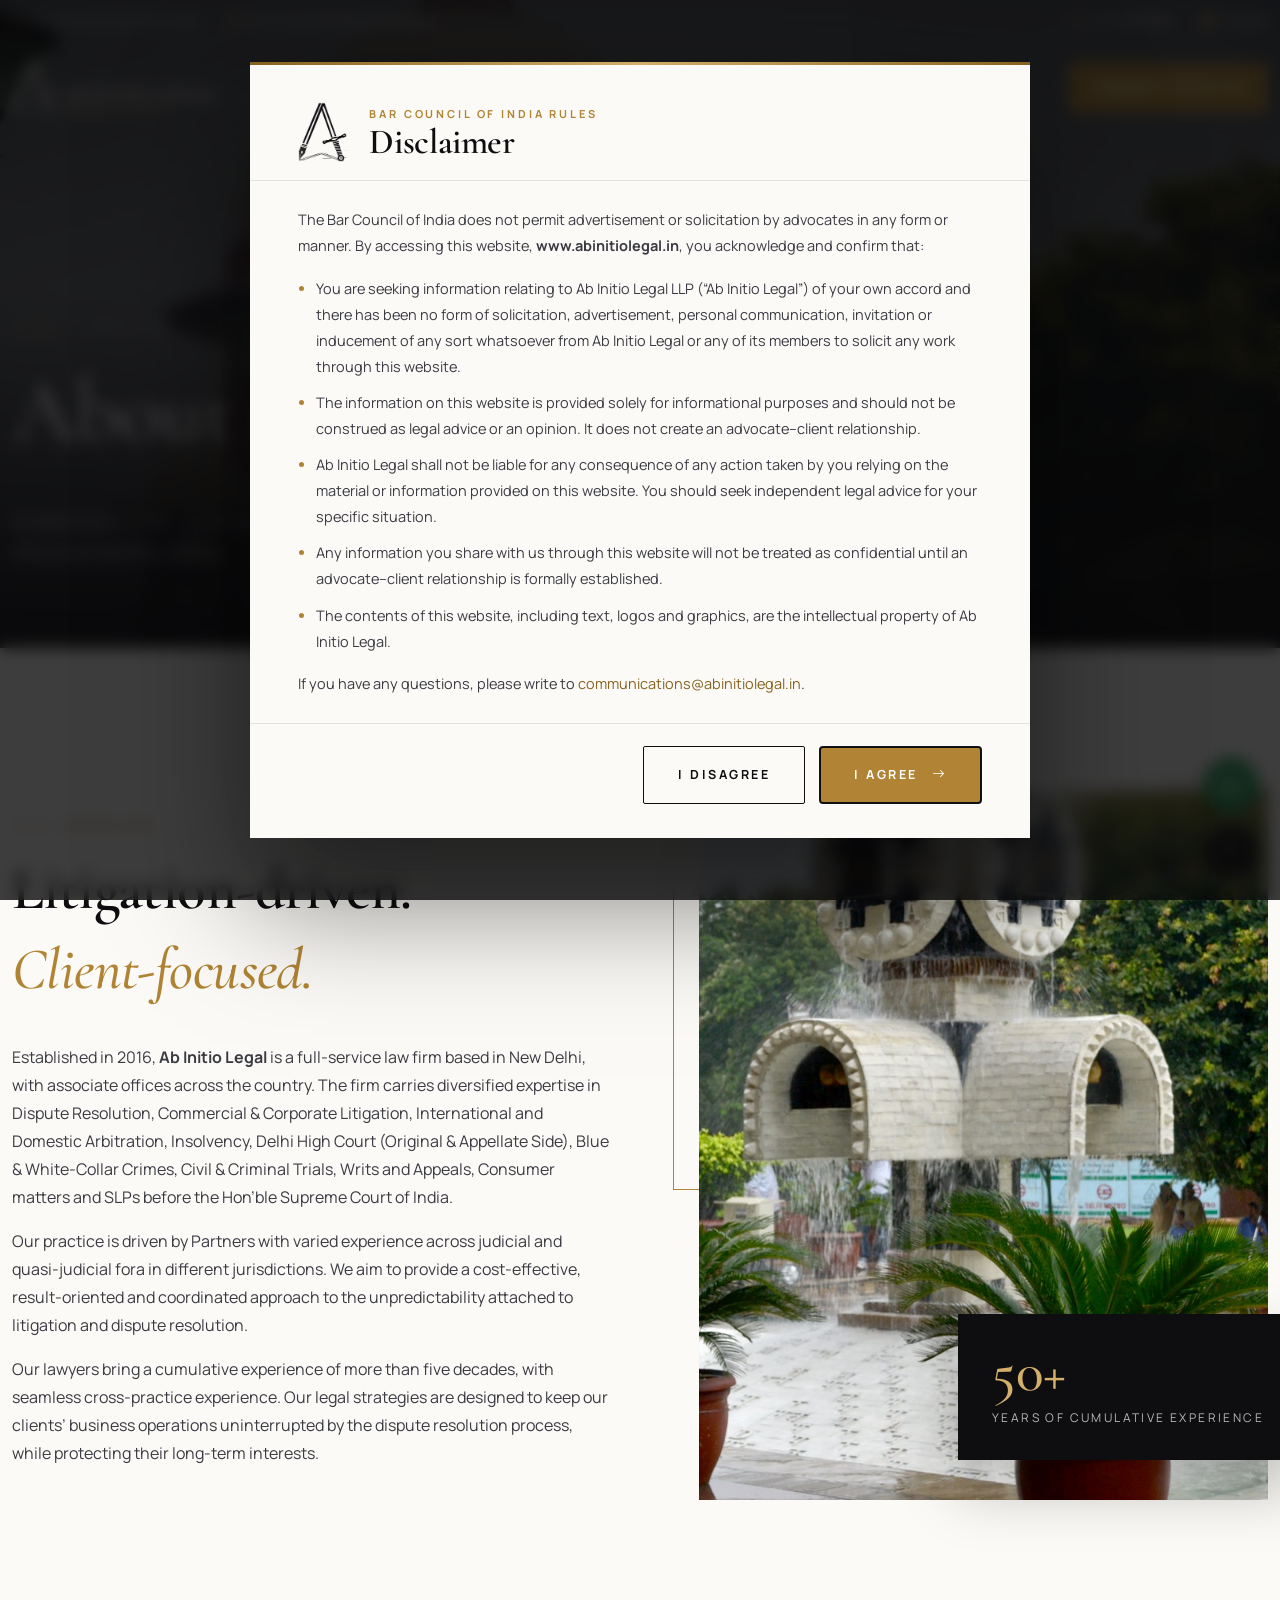
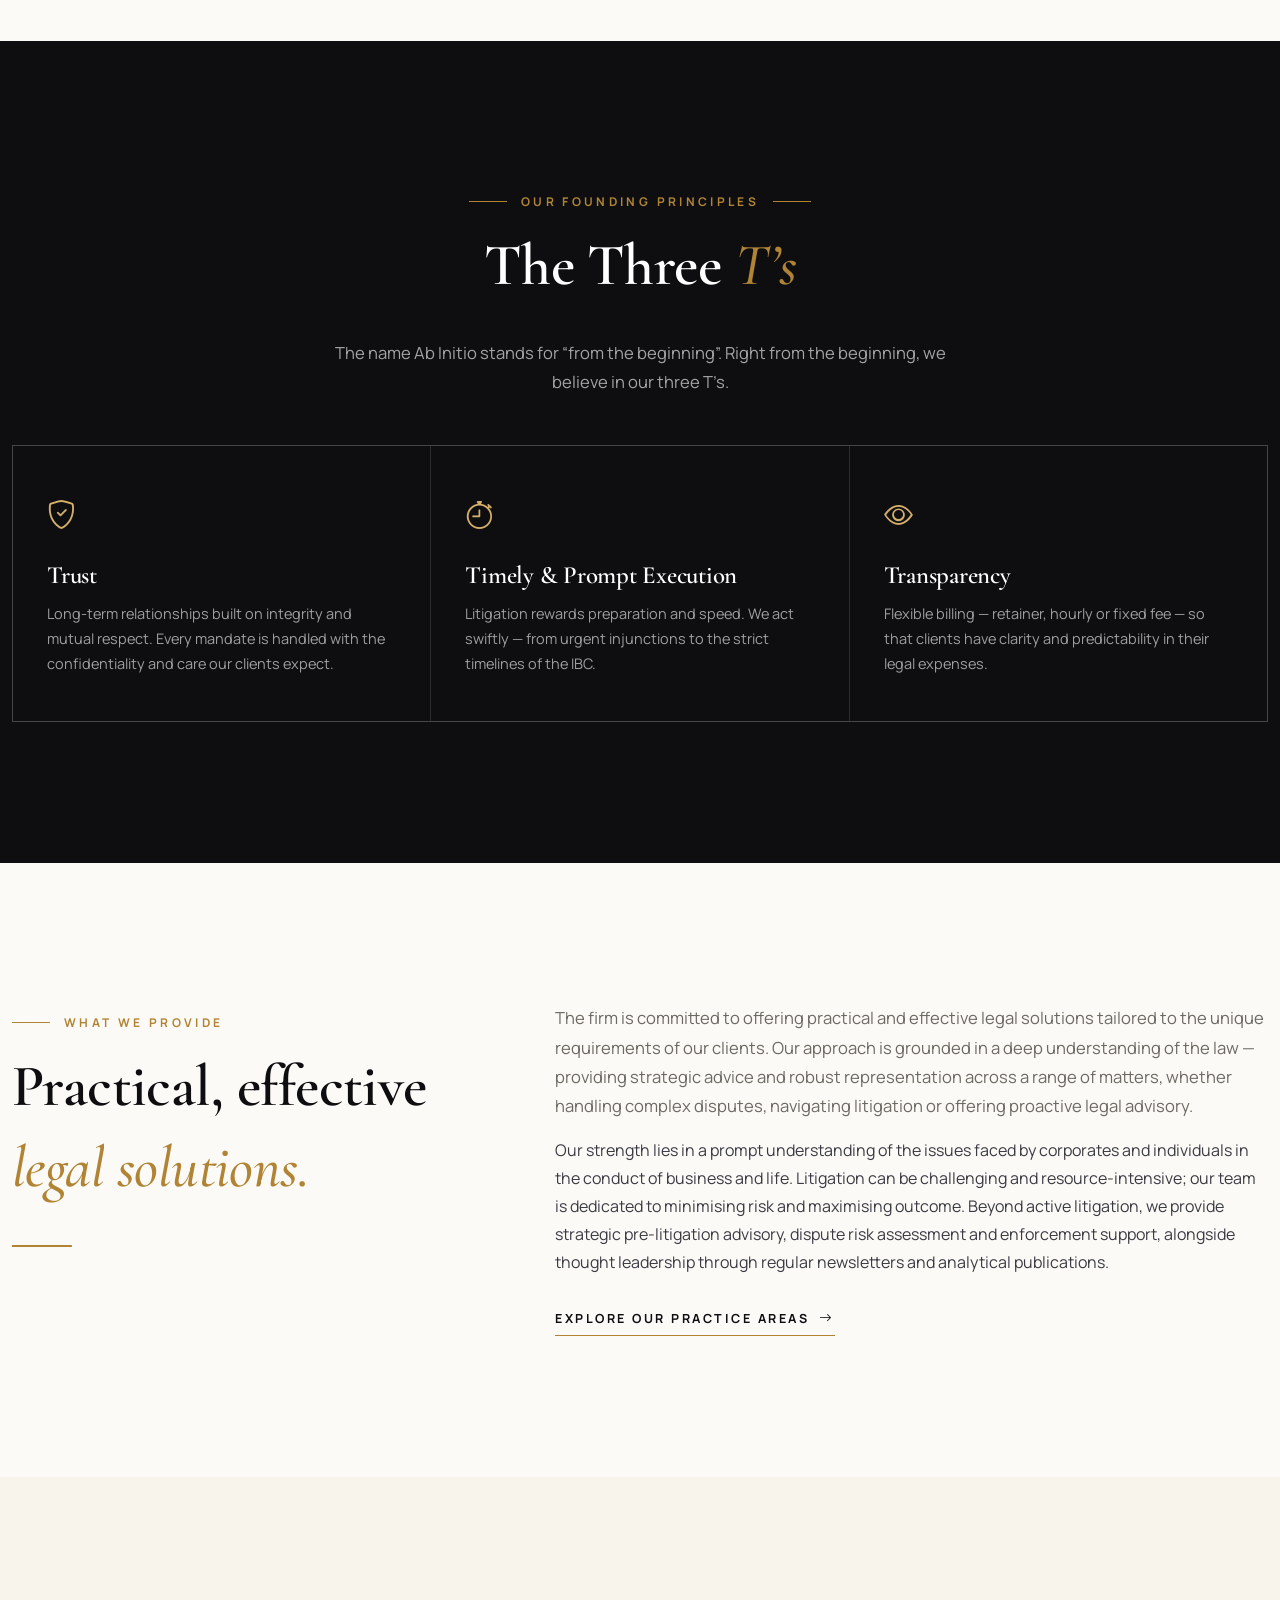
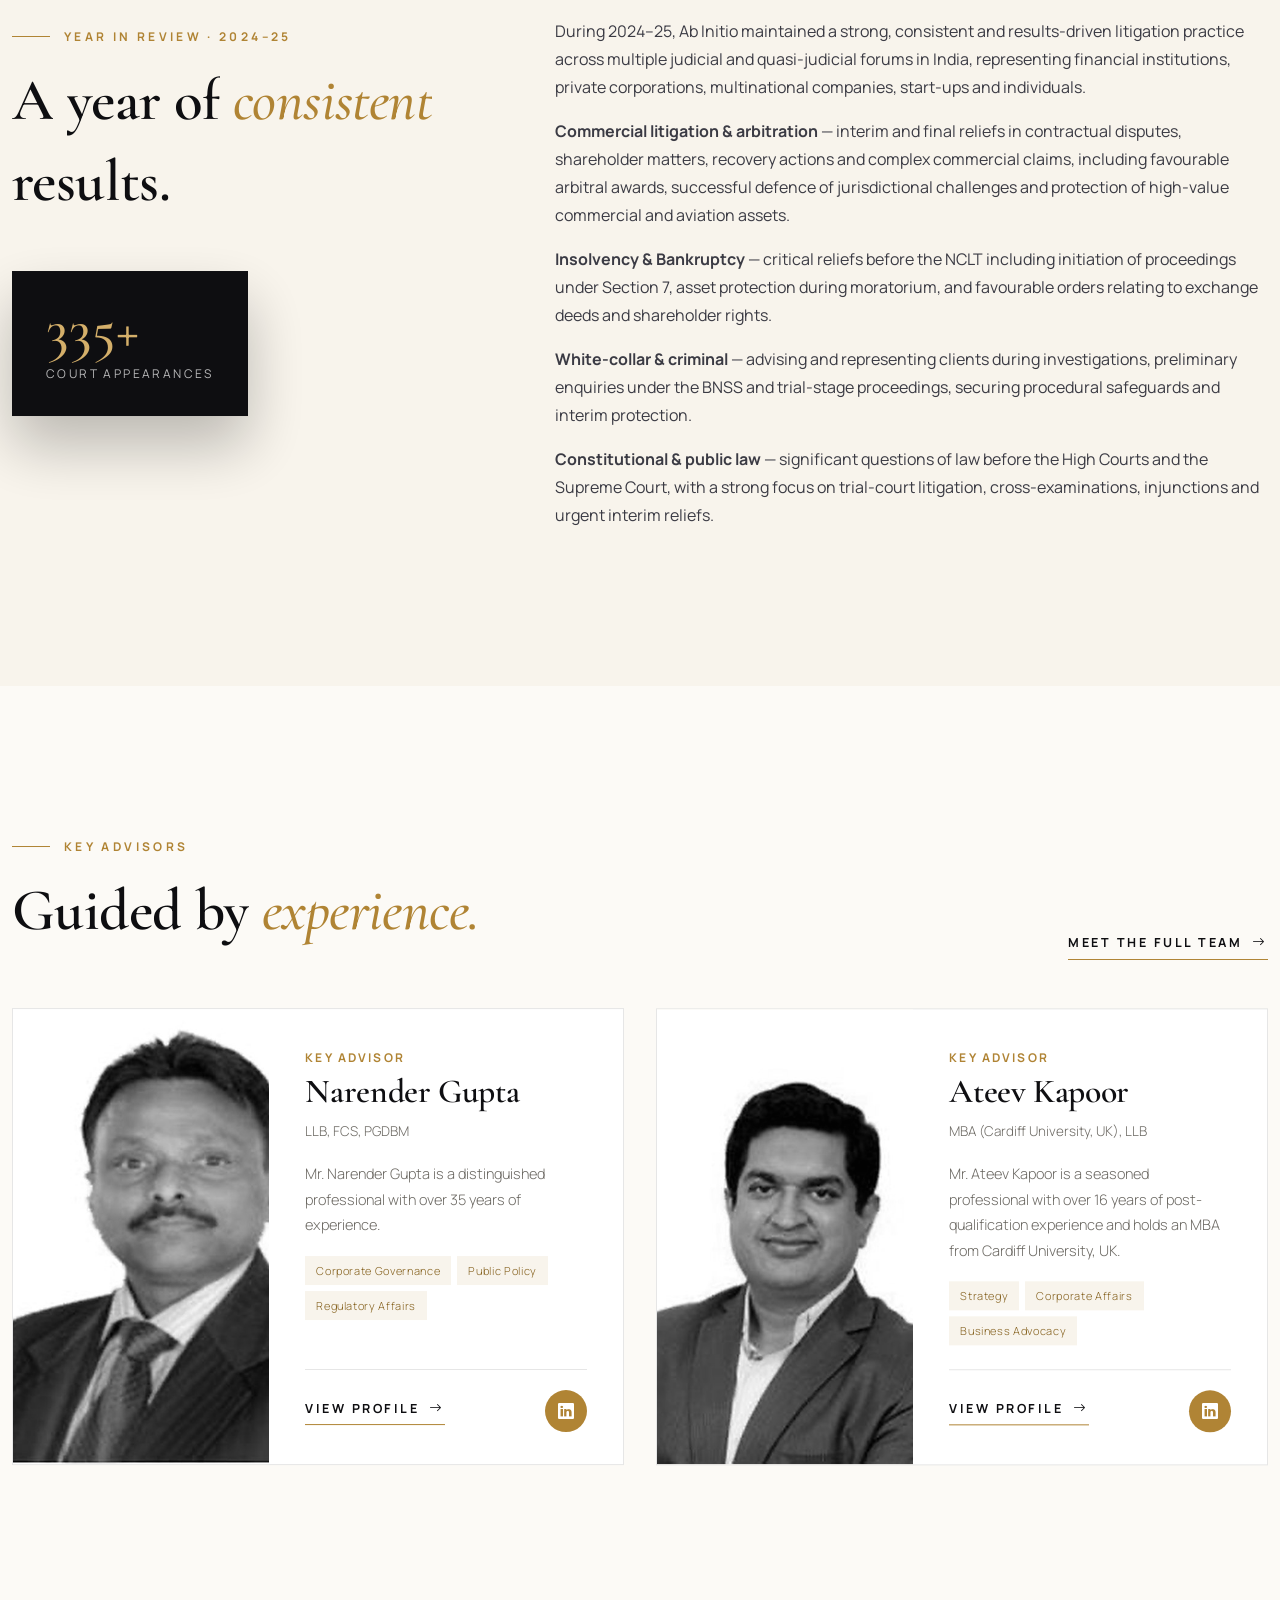
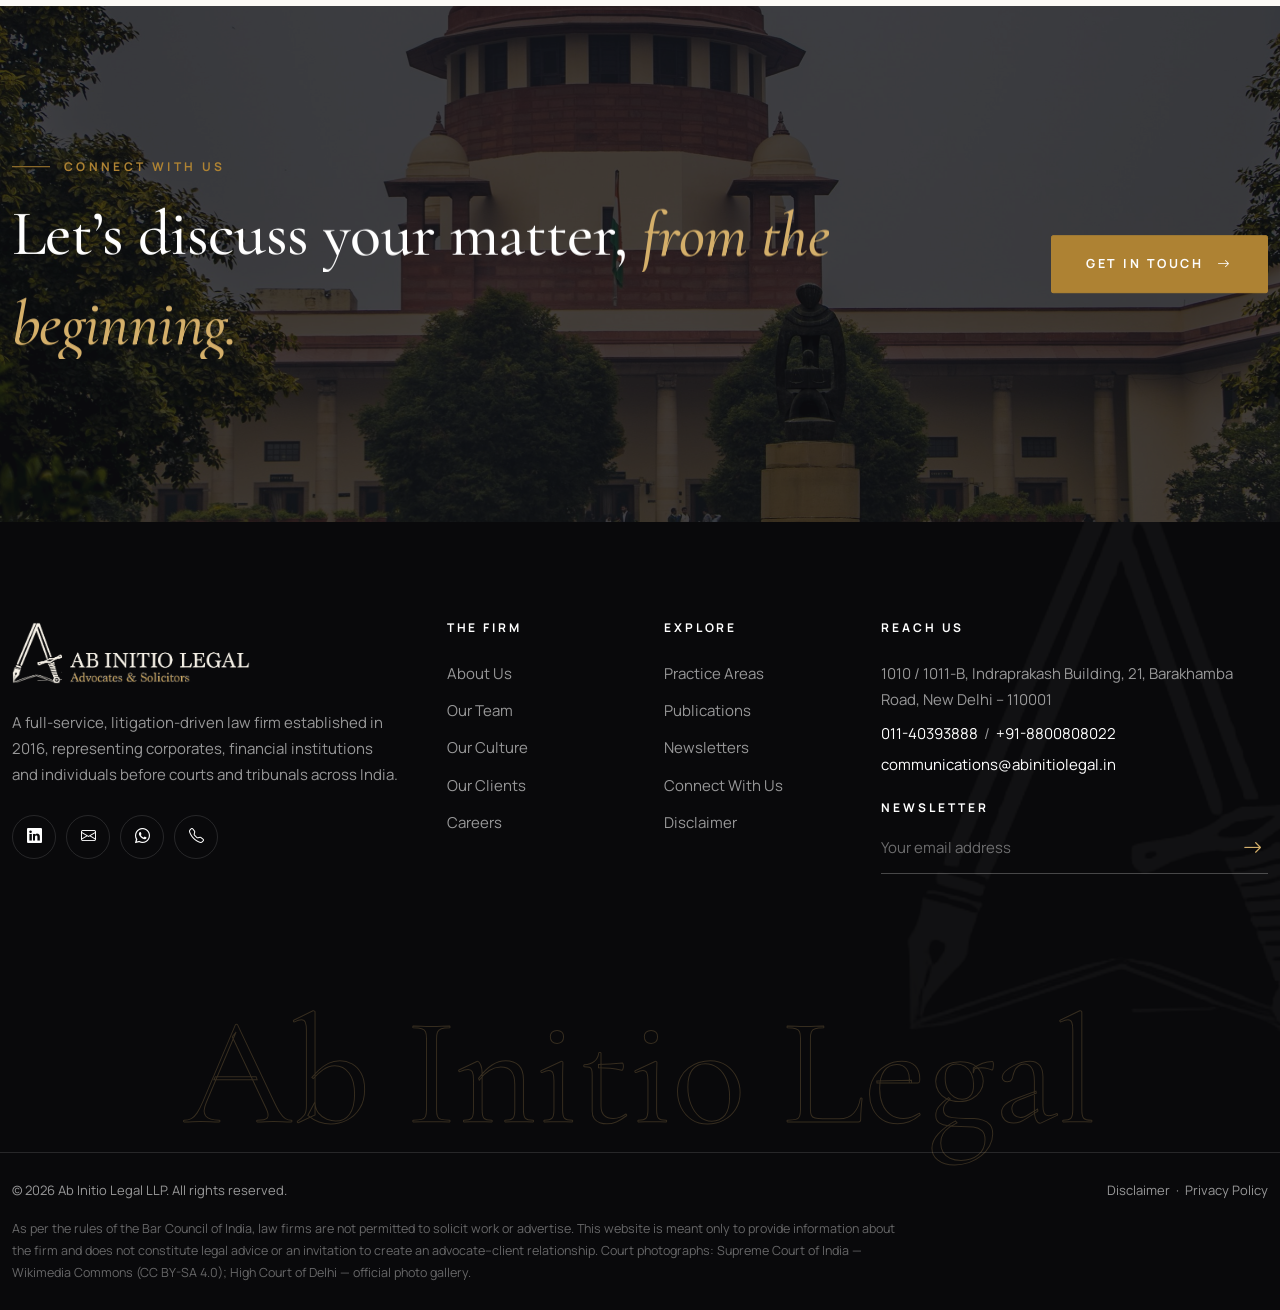
==== about.html @ ac31ce2c "first commit" ====
<!DOCTYPE html>
<html lang="en">
<head>
  <meta charset="utf-8">
  <meta name="viewport" content="width=device-width, initial-scale=1">
  <title>About Us | Ab Initio Legal LLP</title>
  <meta name="description" content="Established in 2016, Ab Initio Legal is a full-service, litigation-driven law firm in New Delhi founded on Trust, Timely & Prompt Execution and Transparency.">
  <meta name="theme-color" content="#0e0e11">
  <meta property="og:title" content="About Us | Ab Initio Legal LLP">
  <meta property="og:description" content="Established in 2016, Ab Initio Legal is a full-service, litigation-driven law firm in New Delhi founded on Trust, Timely & Prompt Execution and Transparency.">
  <link rel="icon" href="favicon.ico">
  <link rel="icon" type="image/png" href="assets/img/brand/favicon.png">
  <link rel="apple-touch-icon" href="assets/img/brand/apple-touch-icon.png">
  <link rel="preconnect" href="https://fonts.googleapis.com">
  <link rel="preconnect" href="https://fonts.gstatic.com" crossorigin>
  <link href="https://fonts.googleapis.com/css2?family=Cormorant+Garamond:ital,wght@0,500;0,600;0,700;1,500;1,600&family=Manrope:wght@400;500;600;700&display=swap" rel="stylesheet">
  <link rel="stylesheet" href="assets/vendor/bootstrap.min.css">
  <link rel="stylesheet" href="assets/vendor/bootstrap-icons/bootstrap-icons.min.css">
  <link rel="stylesheet" href="assets/css/style.css">
</head>
<body data-page="about">
  <div id="ail-header"></div>

  <main>
    <section class="page-banner">
      <div class="page-banner__img" style="background-image:url('assets/img/banners/supreme-court-dome.jpg');background-position:center 35%" data-parallax="10"></div>
      <div class="container-xl">
        <ul class="crumbs"><li><a href="index.html">Home</a></li><li>About Us</li></ul>
        <h1 data-split>About <em>the Firm</em></h1>
        <p>Established in 2016 — a full-service law firm in New Delhi with associate offices across the country.</p>
      </div>
    </section>

    <section class="section">
      <div class="container-xl">
        <div class="intro-grid">
          <div>
            <div class="eyebrow" data-reveal>Overview</div>
            <h2 class="section-title" data-split>Litigation-driven. <em>Client-focused.</em></h2>
            <p data-reveal>Established in 2016, <strong>Ab Initio Legal</strong> is a full-service law firm based in New Delhi, with associate offices across the country. The firm carries diversified expertise in Dispute Resolution, Commercial &amp; Corporate Litigation, International and Domestic Arbitration, Insolvency, Delhi High Court (Original &amp; Appellate Side), Blue &amp; White-Collar Crimes, Civil &amp; Criminal Trials, Writs and Appeals, Consumer matters and SLPs before the Hon’ble Supreme Court of India.</p>
            <p data-reveal>Our practice is driven by Partners with varied experience across judicial and quasi-judicial fora in different jurisdictions. We aim to provide a cost-effective, result-oriented and coordinated approach to the unpredictability attached to litigation and dispute resolution.</p>
            <p data-reveal>Our lawyers bring a cumulative experience of more than five decades, with seamless cross-practice experience. Our legal strategies are designed to keep our clients’ business operations uninterrupted by the dispute resolution process, while protecting their long-term interests.</p>
          </div>
          <div class="img-frame" data-reveal="fade">
            <div class="img-frame__main" data-reveal-img>
              <img src="assets/img/banners/delhi-high-court-fountain.jpg" alt="Fountain at the High Court of Delhi" data-parallax="10" loading="lazy">
            </div>
            <div class="img-frame__badge" data-reveal data-delay=".3"><strong>50+</strong><span>Years of cumulative experience</span></div>
          </div>
        </div>
      </div>
    </section>

    <section class="section bg-ink">
      <div class="container-xl">
        <div class="text-center mb-5">
          <div class="eyebrow center" data-reveal>Our Founding Principles</div>
          <h2 class="section-title" data-split>The Three <em>T’s</em></h2>
          <p class="lead-text mx-auto" data-reveal>The name Ab Initio stands for “from the beginning”. Right from the beginning, we believe in our three T’s.</p>
        </div>
        <div class="review-grid cols-3" data-stagger>
          <div class="review-card" data-stagger-item><i class="bi bi-shield-check"></i><h4>Trust</h4><p>Long-term relationships built on integrity and mutual respect. Every mandate is handled with the confidentiality and care our clients expect.</p></div>
          <div class="review-card" data-stagger-item><i class="bi bi-stopwatch"></i><h4>Timely &amp; Prompt Execution</h4><p>Litigation rewards preparation and speed. We act swiftly — from urgent injunctions to the strict timelines of the IBC.</p></div>
          <div class="review-card" data-stagger-item><i class="bi bi-eye"></i><h4>Transparency</h4><p>Flexible billing — retainer, hourly or fixed fee — so that clients have clarity and predictability in their legal expenses.</p></div>
        </div>
      </div>
    </section>

    <section class="section">
      <div class="container-xl">
        <div class="row g-5">
          <div class="col-lg-5">
            <div class="eyebrow" data-reveal>What We Provide</div>
            <h2 class="section-title" data-split>Practical, effective <em>legal solutions.</em></h2>
            <div class="divider-gold"></div>
          </div>
          <div class="col-lg-7">
            <p class="lead-text" style="max-width:none" data-reveal>The firm is committed to offering practical and effective legal solutions tailored to the unique requirements of our clients. Our approach is grounded in a deep understanding of the law — providing strategic advice and robust representation across a range of matters, whether handling complex disputes, navigating litigation or offering proactive legal advisory.</p>
            <p data-reveal>Our strength lies in a prompt understanding of the issues faced by corporates and individuals in the conduct of business and life. Litigation can be challenging and resource-intensive; our team is dedicated to minimising risk and maximising outcome. Beyond active litigation, we provide strategic pre-litigation advisory, dispute risk assessment and enforcement support, alongside thought leadership through regular newsletters and analytical publications.</p>
            <a class="link-arrow mt-3" href="practice-areas.html" data-reveal>Explore our practice areas <i class="bi bi-arrow-right"></i></a>
          </div>
        </div>
      </div>
    </section>

    <section class="section bg-ivory">
      <div class="container-xl">
        <div class="row g-5 align-items-start">
          <div class="col-lg-5">
            <div class="eyebrow" data-reveal>Year in Review · 2024–25</div>
            <h2 class="section-title" data-split>A year of <em>consistent</em> results.</h2>
            <div class="img-frame__badge position-relative d-inline-block mt-3" style="right:auto;bottom:auto" data-reveal>
              <strong><span data-count="410">410</span>+</strong><span>Court appearances</span>
            </div>
          </div>
          <div class="col-lg-7">
            <p data-reveal>During 2024–25, Ab Initio maintained a strong, consistent and results-driven litigation practice across multiple judicial and quasi-judicial forums in India, representing financial institutions, private corporations, multinational companies, start-ups and individuals.</p>
            <p data-reveal><strong>Commercial litigation &amp; arbitration</strong> — interim and final reliefs in contractual disputes, shareholder matters, recovery actions and complex commercial claims, including favourable arbitral awards, successful defence of jurisdictional challenges and protection of high-value commercial and aviation assets.</p>
            <p data-reveal><strong>Insolvency &amp; Bankruptcy</strong> — critical reliefs before the NCLT including initiation of proceedings under Section 7, asset protection during moratorium, and favourable orders relating to exchange deeds and shareholder rights.</p>
            <p data-reveal><strong>White-collar &amp; criminal</strong> — advising and representing clients during investigations, preliminary enquiries under the BNSS and trial-stage proceedings, securing procedural safeguards and interim protection.</p>
            <p data-reveal><strong>Constitutional &amp; public law</strong> — significant questions of law before the High Courts and the Supreme Court, with a strong focus on trial-court litigation, cross-examinations, injunctions and urgent interim reliefs.</p>
          </div>
        </div>
      </div>
    </section>

    <section class="section">
      <div class="container-xl">
        <div class="row align-items-end mb-5 g-4">
          <div class="col-lg-7">
            <div class="eyebrow" data-reveal>Key Advisors</div>
            <h2 class="section-title mb-0" data-split>Guided by <em>experience.</em></h2>
          </div>
          <div class="col-lg-5 text-lg-end" data-reveal><a class="link-arrow" href="team.html">Meet the full team <i class="bi bi-arrow-right"></i></a></div>
        </div>
        <div class="team-grid lead" data-team="advisors" data-stagger></div>
      </div>
    </section>
    <section class="cta-band section">
      <div class="cta-band__img" style="background-image:url('assets/img/hero/supreme-court-of-india.jpg')" data-parallax="16"></div>
      <div class="container-xl">
        <div class="row align-items-center g-5">
          <div class="col-lg-8">
            <div class="eyebrow" data-reveal>Connect With Us</div>
            <h2 data-split>Let’s discuss your matter, <em>from the beginning.</em></h2>
          </div>
          <div class="col-lg-4 text-lg-end" data-reveal>
            <a class="btn-ail" href="contact.html">Get in Touch <i class="bi bi-arrow-right"></i></a>
          </div>
        </div>
      </div>
    </section>
  </main>

  <div id="ail-footer"></div>

  <script src="assets/vendor/bootstrap.bundle.min.js"></script>
  <script src="assets/vendor/gsap.min.js"></script>
  <script src="assets/vendor/ScrollTrigger.min.js"></script>
  <script src="assets/data/site-data.js"></script>
  <script src="assets/data/publications.js"></script>
  <script src="assets/js/layout.js"></script>
  <script src="assets/js/main.js"></script>
</body>
</html>
---- assets/css/style.css ----
/* =====================================================================
   AB INITIO LEGAL — Design System
   Palette derived from the firm logo: ink black + antique gold on ivory
   ===================================================================== */

:root {
  --ink: #0e0e11;
  --ink-2: #16161b;
  --ink-3: #202028;
  --ink-soft: #3b3b44;
  --gold: #b08434;
  --gold-light: #d4af6a;
  --gold-pale: #efe2c4;
  --gold-dark: #86621f;
  --ivory: #f8f4ec;
  --paper: #fcfaf6;
  --white: #ffffff;
  --muted: #6d6a64;
  --muted-light: #a6a29a;
  --line: rgba(14, 14, 17, .1);
  --line-light: rgba(255, 255, 255, .12);

  --f-display: "Cormorant Garamond", "Times New Roman", serif;
  --f-body: "Manrope", system-ui, -apple-system, "Segoe UI", sans-serif;

  --ease: cubic-bezier(.2, .7, .1, 1);
  --radius: 2px;
  --header-h: 92px;

  --cursor: url("../img/brand/cursor-pen.png") 2 2, auto;
  --cursor-link: url("../img/brand/cursor-pen-gold.png") 2 2, pointer;
}

/* ---------- Pen cursor (from the logo) ---------- */
html, body { cursor: var(--cursor); cursor: -webkit-image-set(url("../img/brand/cursor-pen.png") 1x, url("../img/brand/cursor-pen@2x.png") 2x) 2 2, auto; }
a, button, [role="button"], label, select, summary, .btn, .filter-btn, .team-card, .practice-card, .nav-link, .form-check-input {
  cursor: var(--cursor-link);
  cursor: -webkit-image-set(url("../img/brand/cursor-pen-gold.png") 1x, url("../img/brand/cursor-pen-gold@2x.png") 2x) 2 2, pointer;
}
input[type="text"], input[type="email"], input[type="tel"], input[type="search"], textarea { cursor: text; }

/* ---------- Base ---------- */
html { scroll-behavior: auto; }
body {
  font-family: var(--f-body);
  font-size: 16px;
  line-height: 1.75;
  color: var(--ink-soft);
  background: var(--paper);
  -webkit-font-smoothing: antialiased;
  overflow-x: clip;
}
html.is-locked, html.is-locked body { overflow: hidden; }
h1, h2, h3, h4, h5, .display-font {
  font-family: var(--f-display);
  color: var(--ink);
  font-weight: 600;
  letter-spacing: -.01em;
  line-height: 1.08;
}
a { color: var(--gold-dark); text-decoration: none; transition: color .3s var(--ease); }
a:hover { color: var(--gold); }
::selection { background: var(--gold); color: var(--white); }
img { max-width: 100%; }

.container-xl { max-width: 1280px; }
.section { padding: clamp(80px, 11vw, 150px) 0; position: relative; }
.section-sm { padding: clamp(60px, 7vw, 96px) 0; }
.bg-ink { background: var(--ink); color: rgba(255,255,255,.72); }
.bg-ink h1, .bg-ink h2, .bg-ink h3, .bg-ink h4 { color: var(--white); }
.bg-ivory { background: var(--ivory); }
.text-gold { color: var(--gold) !important; }

/* Eyebrow / kicker */
.eyebrow {
  display: inline-flex; align-items: center; gap: 14px;
  font-family: var(--f-body); font-size: 12px; font-weight: 700;
  letter-spacing: .28em; text-transform: uppercase; color: var(--gold);
  margin-bottom: 22px;
}
.eyebrow::before { content: ""; width: 38px; height: 1px; background: currentColor; }
.eyebrow.center::after { content: ""; width: 38px; height: 1px; background: currentColor; }

.section-title { font-size: clamp(2.3rem, 4.6vw, 3.9rem); margin-bottom: 24px; }
.section-title em { font-style: italic; color: var(--gold); font-weight: 500; }
.lead-text { font-size: clamp(1.02rem, 1.3vw, 1.15rem); color: var(--muted); max-width: 640px; }
.bg-ink .lead-text { color: rgba(255,255,255,.62); }

/* Split text helpers */
.split-line { display: block; overflow: hidden; padding-bottom: .06em; }
.split-line > span { display: inline-block; will-change: transform; }

/* ---------- Buttons ---------- */
.btn-ail {
  --bg: var(--gold); --fg: var(--white);
  position: relative; display: inline-flex; align-items: center; gap: 14px;
  padding: 17px 34px; border: 1px solid var(--bg); border-radius: var(--radius);
  background: var(--bg); color: var(--fg);
  font-size: 12.5px; font-weight: 700; letter-spacing: .2em; text-transform: uppercase;
  overflow: hidden; isolation: isolate; transition: color .45s var(--ease), border-color .45s var(--ease);
}
.btn-ail::before {
  content: ""; position: absolute; inset: 0; z-index: -1;
  background: var(--ink); transform: scaleX(0); transform-origin: right;
  transition: transform .55s var(--ease);
}
.btn-ail:hover { color: var(--white); border-color: var(--ink); }
.btn-ail:hover::before { transform: scaleX(1); transform-origin: left; }
.btn-ail i { transition: transform .45s var(--ease); }
.btn-ail:hover i { transform: translateX(5px); }
.btn-ail.btn-outline { --bg: transparent; --fg: var(--white); border-color: rgba(255,255,255,.45); }
.btn-ail.btn-outline::before { background: var(--gold); }
.btn-ail.btn-outline:hover { border-color: var(--gold); }
.btn-ail.btn-dark-outline { --bg: transparent; --fg: var(--ink); border-color: var(--ink); }
.btn-ail.btn-dark-outline:hover { color: var(--white); }
.bg-ink .btn-ail:not(.btn-outline)::before { background: var(--white); }
.bg-ink .btn-ail:not(.btn-outline):hover { color: var(--ink); border-color: var(--white); }

.link-arrow {
  display: inline-flex; align-items: center; gap: 10px;
  font-size: 12.5px; font-weight: 700; letter-spacing: .2em; text-transform: uppercase; color: var(--ink);
  position: relative; padding-bottom: 6px;
}
.link-arrow::after { content: ""; position: absolute; left: 0; bottom: 0; width: 100%; height: 1px; background: var(--gold); transform-origin: left; transition: transform .5s var(--ease); }
.link-arrow:hover { color: var(--gold-dark); }
.link-arrow:hover::after { transform: scaleX(.4); }
.bg-ink .link-arrow { color: var(--white); }

/* ---------- Preloader ---------- */
.preloader {
  position: fixed; inset: 0; z-index: 3000; background: var(--ink);
  display: grid; place-items: center;
}
.preloader__inner { text-align: center; }
.preloader__mark { width: 86px; margin: 0 auto 26px; clip-path: inset(100% 0 0 0); }
.preloader__word { font-family: var(--f-display); font-size: 1.1rem; letter-spacing: .5em; color: var(--gold-light); text-transform: uppercase; opacity: 0; }
.preloader__bar { width: 160px; height: 1px; background: rgba(255,255,255,.1); margin: 22px auto 0; overflow: hidden; }
.preloader__bar span { display: block; height: 100%; background: var(--gold); transform: scaleX(0); transform-origin: left; }

/* ---------- Top bar + Header ---------- */
.topbar {
  position: absolute; top: 0; left: 0; right: 0; z-index: 1001;
  font-size: 12.5px; color: rgba(255,255,255,.7);
  border-bottom: 1px solid var(--line-light);
}
.topbar .container-xl { display: flex; justify-content: space-between; align-items: center; height: 42px; }
.topbar a { color: rgba(255,255,255,.75); }
.topbar a:hover { color: var(--gold-light); }
.topbar__list { display: flex; gap: 28px; margin: 0; padding: 0; list-style: none; }
.topbar__list i { color: var(--gold-light); margin-right: 8px; }

.site-header {
  position: fixed; top: 42px; left: 0; right: 0; z-index: 1000;
  transition: background .5s var(--ease), top .5s var(--ease), box-shadow .5s var(--ease), transform .5s var(--ease);
}
.site-header .container-xl { display: flex; align-items: center; justify-content: space-between; height: var(--header-h); transition: height .5s var(--ease); }
.site-header.is-scrolled { top: 0; background: rgba(14,14,17,.94); backdrop-filter: blur(14px); -webkit-backdrop-filter: blur(14px); box-shadow: 0 1px 0 var(--line-light); }
.site-header.is-scrolled .container-xl { height: 76px; }
.site-header.is-hidden { transform: translateY(-100%); }
.brand img { height: 54px; width: auto; transition: height .5s var(--ease); }
.site-header.is-scrolled .brand img { height: 46px; }

.main-nav { display: flex; align-items: center; gap: 6px; margin: 0; padding: 0; list-style: none; }
.main-nav > li { position: relative; }
.main-nav > li > a {
  display: block; padding: 12px 14px; color: rgba(255,255,255,.86);
  font-size: 12.5px; font-weight: 600; letter-spacing: .14em; text-transform: uppercase; position: relative;
}
.main-nav > li > a::after { content: ""; position: absolute; left: 14px; right: 14px; bottom: 6px; height: 1px; background: var(--gold); transform: scaleX(0); transform-origin: right; transition: transform .5s var(--ease); }
.main-nav > li > a:hover, .main-nav > li > a.active { color: var(--white); }
.main-nav > li > a:hover::after, .main-nav > li > a.active::after { transform: scaleX(1); transform-origin: left; }
.main-nav .has-sub > a i { font-size: 9px; margin-left: 4px; }
.subnav {
  position: absolute; top: 100%; left: 0; min-width: 240px; padding: 14px 0; margin: 0; list-style: none;
  background: var(--ink); border-top: 2px solid var(--gold); box-shadow: 0 30px 60px rgba(0,0,0,.3);
  opacity: 0; visibility: hidden; transform: translateY(12px); transition: all .4s var(--ease);
}
.has-sub:hover .subnav, .has-sub:focus-within .subnav { opacity: 1; visibility: visible; transform: none; }
.subnav a { display: block; padding: 10px 26px; color: rgba(255,255,255,.72); font-size: 14px; transition: all .3s var(--ease); }
.subnav a:hover, .subnav a.active { color: var(--gold-light); padding-left: 32px; }
.header-cta { margin-left: 18px; padding: 13px 22px; }

.nav-toggle {
  display: none; width: 48px; height: 48px; border: 1px solid var(--line-light); background: transparent;
  position: relative; border-radius: var(--radius);
}
.nav-toggle span { position: absolute; left: 13px; right: 13px; height: 1px; background: var(--white); transition: all .4s var(--ease); }
.nav-toggle span:nth-child(1) { top: 18px; } .nav-toggle span:nth-child(2) { top: 24px; } .nav-toggle span:nth-child(3) { top: 30px; }
.nav-open .nav-toggle span:nth-child(1) { top: 24px; transform: rotate(45deg); }
.nav-open .nav-toggle span:nth-child(2) { opacity: 0; }
.nav-open .nav-toggle span:nth-child(3) { top: 24px; transform: rotate(-45deg); }

.mobile-nav {
  position: fixed; inset: 0; z-index: 999; background: var(--ink);
  padding: 130px 28px 40px; overflow-y: auto;
  clip-path: circle(0% at calc(100% - 50px) 60px); transition: clip-path .8s var(--ease);
}
.nav-open .mobile-nav { clip-path: circle(150% at calc(100% - 50px) 60px); }
.mobile-nav ul { list-style: none; padding: 0; margin: 0; }
.mobile-nav li a { display: block; font-family: var(--f-display); font-size: 2rem; color: var(--white); padding: 8px 0; border-bottom: 1px solid var(--line-light); }
.mobile-nav li a.active, .mobile-nav li a:hover { color: var(--gold-light); }
.mobile-nav .mobile-sub a { font-family: var(--f-body); font-size: 1rem; padding-left: 18px; color: rgba(255,255,255,.65); }
.mobile-nav__foot { margin-top: 36px; color: rgba(255,255,255,.6); font-size: 14px; }
.mobile-nav__foot a { color: var(--gold-light); }

@media (max-width: 1199.98px) {
  .main-nav, .header-cta { display: none; }
  .nav-toggle { display: block; }
}
@media (max-width: 767.98px) {
  .topbar { display: none; }
  .site-header { top: 0; }
  :root { --header-h: 78px; }
  .brand img { height: 44px; }
}

/* ---------- HERO ---------- */
.hero { position: relative; height: 100vh; min-height: 680px; background: var(--ink); overflow: hidden; color: var(--white); }
.hero__slide { position: absolute; inset: 0; opacity: 0; visibility: hidden; }
.hero__slide.is-active { opacity: 1; visibility: visible; }
.hero__img { position: absolute; inset: -4%; background-size: cover; background-position: center; will-change: transform; }
.hero__slide::after {
  content: ""; position: absolute; inset: 0;
  background:
    linear-gradient(90deg, rgba(10,10,13,.92) 0%, rgba(10,10,13,.72) 38%, rgba(10,10,13,.25) 75%, rgba(10,10,13,.35) 100%),
    linear-gradient(0deg, rgba(10,10,13,.85) 0%, rgba(10,10,13,0) 40%);
}
.hero__content { position: absolute; inset: 0; z-index: 2; display: flex; align-items: center; padding: 130px 0 150px; }
.hero__caption { max-width: 780px; }
.hero__label { display: inline-flex; align-items: center; gap: 12px; font-size: 12px; font-weight: 700; letter-spacing: .3em; text-transform: uppercase; color: var(--gold-light); margin-bottom: 28px; }
.hero__label::before { content: ""; width: 44px; height: 1px; background: var(--gold); }
.hero__title { font-size: clamp(2.6rem, min(7vw, 10.5vh), 6.2rem); color: var(--white); font-weight: 500; line-height: 1.02; margin-bottom: 30px; }
.hero__title em { color: var(--gold-light); font-style: italic; }
.hero__text { font-size: clamp(1rem, 1.3vw, 1.15rem); color: rgba(255,255,255,.72); max-width: 560px; margin-bottom: clamp(24px, 4.5vh, 44px); }
.hero__actions { display: flex; flex-wrap: wrap; gap: 16px; }

.hero__nav { position: absolute; z-index: 3; left: 0; right: 0; bottom: 48px; }
.hero__nav .container-xl { display: flex; align-items: flex-end; justify-content: space-between; gap: 30px; }
.hero__dots { display: flex; gap: 34px; }
.hero__dot { background: none; border: 0; padding: 0; text-align: left; color: rgba(255,255,255,.5); width: 210px; }
.hero__dot small { display: block; font-size: 11px; letter-spacing: .24em; text-transform: uppercase; margin-bottom: 12px; transition: color .4s; }
.hero__dot .num { font-family: var(--f-display); font-size: 1.1rem; color: var(--gold-light); margin-right: 10px; }
.hero__dot .bar { display: block; height: 1px; background: rgba(255,255,255,.2); overflow: hidden; }
.hero__dot .bar span { display: block; height: 100%; background: var(--gold); transform: scaleX(0); transform-origin: left; }
.hero__dot.is-active small { color: var(--white); }
.hero__scroll { display: flex; align-items: center; gap: 14px; color: rgba(255,255,255,.6); font-size: 11px; letter-spacing: .3em; text-transform: uppercase; writing-mode: vertical-rl; }
.hero__scroll::after { content: ""; width: 1px; height: 70px; background: linear-gradient(var(--gold), transparent); animation: scrollcue 2.2s var(--ease) infinite; }
@keyframes scrollcue { 0% { transform: scaleY(0); transform-origin: top; } 50% { transform: scaleY(1); transform-origin: top; } 51% { transform-origin: bottom; } 100% { transform: scaleY(0); transform-origin: bottom; } }
.hero__credit { position: absolute; right: 20px; bottom: 12px; z-index: 3; font-size: 10px; color: rgba(255,255,255,.35); }

@media (max-width: 767.98px) {
  .hero { min-height: 620px; height: 100svh; }
  .hero__dot { width: 130px; }
  .hero__scroll { display: none; }
  .hero__nav { bottom: 28px; }
}

/* ---------- Page banner (inner pages) ---------- */
.page-banner { position: relative; min-height: 560px; height: 72vh; max-height: 720px; display: flex; align-items: flex-end; overflow: hidden; background: var(--ink); color: var(--white); }
.page-banner__img { position: absolute; inset: -8% 0; background-size: cover; background-position: center; will-change: transform; }
.page-banner::after { content: ""; position: absolute; inset: 0; background: linear-gradient(0deg, rgba(10,10,13,.95) 5%, rgba(10,10,13,.55) 55%, rgba(10,10,13,.7) 100%); }
.page-banner .container-xl { position: relative; z-index: 2; padding-bottom: 80px; }
.page-banner h1 { color: var(--white); font-size: clamp(3rem, 7vw, 6rem); font-weight: 500; margin: 0 0 20px; }
.page-banner h1 em { color: var(--gold-light); }
.page-banner p { color: rgba(255,255,255,.7); max-width: 620px; font-size: 1.1rem; margin: 0; }
.crumbs { display: flex; gap: 12px; list-style: none; padding: 0; margin: 0 0 26px; font-size: 12px; letter-spacing: .22em; text-transform: uppercase; color: rgba(255,255,255,.55); }
.crumbs a { color: var(--gold-light); }
.crumbs li + li::before { content: "/"; margin-right: 12px; color: rgba(255,255,255,.3); }

/* ---------- Intro / About ---------- */
.intro-grid { display: grid; grid-template-columns: 1.05fr 1fr; gap: clamp(40px, 7vw, 110px); align-items: center; }
.img-frame { position: relative; }
.img-frame__main { position: relative; overflow: hidden; aspect-ratio: 4/5; }
.img-frame__main img { width: 100%; height: 115%; object-fit: cover; will-change: transform; }
.img-frame::before { content: ""; position: absolute; top: -26px; left: -26px; width: 60%; height: 60%; border: 1px solid var(--gold); z-index: -1; }
.img-frame__badge {
  position: absolute; right: -30px; bottom: 40px; background: var(--ink); color: var(--white);
  padding: 30px 34px; min-width: 210px; box-shadow: 0 30px 60px rgba(0,0,0,.25);
}
.img-frame__badge strong { display: block; font-family: var(--f-display); font-size: 3.6rem; line-height: 1; color: var(--gold-light); font-weight: 500; }
.img-frame__badge > span { font-size: 12px; letter-spacing: .2em; text-transform: uppercase; color: rgba(255,255,255,.7); }
.signature-quote { font-family: var(--f-display); font-style: italic; font-size: 1.55rem; color: var(--ink); line-height: 1.4; border-left: 2px solid var(--gold); padding-left: 24px; margin: 30px 0; }
@media (max-width: 991.98px) {
  .intro-grid { grid-template-columns: 1fr; }
  .img-frame { max-width: 520px; margin: 0 auto 30px; }
  .img-frame__badge { right: 10px; }
}

/* Three Ts */
.ts-grid { display: grid; grid-template-columns: repeat(3, 1fr); border-top: 1px solid var(--line); margin-top: 70px; }
.ts-item { padding: 44px 36px 10px 0; position: relative; }
.ts-item + .ts-item { padding-left: 36px; border-left: 1px solid var(--line); }
.ts-item .num { font-family: var(--f-display); font-size: 1rem; color: var(--gold); letter-spacing: .1em; }
.ts-item h3 { font-size: 2rem; margin: 10px 0 12px; }
.ts-item p { font-size: 15px; color: var(--muted); margin: 0; }
@media (max-width: 767.98px) {
  .ts-grid { grid-template-columns: 1fr; }
  .ts-item + .ts-item { padding-left: 0; border-left: 0; border-top: 1px solid var(--line); }
}

/* ---------- Stats ---------- */
.stats { display: grid; grid-template-columns: repeat(4, 1fr); }
.stat { padding: 20px 30px; border-left: 1px solid var(--line-light); }
.stat:first-child { border-left: 0; padding-left: 0; }
.stat__num { font-family: var(--f-display); font-size: clamp(3.2rem, 5.5vw, 5rem); color: var(--white); line-height: 1; font-weight: 500; }
.stat__num sup { color: var(--gold-light); font-size: .45em; top: -1.1em; margin-left: 4px; }
.stat__label { margin-top: 14px; font-size: 12.5px; letter-spacing: .18em; text-transform: uppercase; color: rgba(255,255,255,.6); }
@media (max-width: 991.98px) {
  .stats { grid-template-columns: repeat(2, 1fr); row-gap: 40px; }
  .stat:nth-child(3) { border-left: 0; padding-left: 0; }
}

/* ---------- Practice cards ---------- */
.practice-grid { display: grid; grid-template-columns: repeat(4, 1fr); border-top: 1px solid var(--line); border-left: 1px solid var(--line); }
.practice-card {
  position: relative; padding: 44px 34px 40px; border-right: 1px solid var(--line); border-bottom: 1px solid var(--line);
  background: var(--paper); overflow: hidden; isolation: isolate; display: flex; flex-direction: column; min-height: 330px;
  color: var(--ink-soft);
}
.practice-card::before { content: ""; position: absolute; inset: 0; background: var(--ink); z-index: -1; transform: translateY(101%); transition: transform .65s var(--ease); }
.practice-card:hover::before { transform: none; }
.practice-card .p-num { font-family: var(--f-display); font-size: 1rem; color: var(--muted-light); transition: color .5s; }
.practice-card .p-icon { font-size: 2.1rem; color: var(--gold); margin: 26px 0 22px; transition: transform .6s var(--ease); display: inline-block; }
.practice-card h3 { font-size: 1.65rem; margin-bottom: 14px; transition: color .5s; }
.practice-card p { font-size: 14.5px; color: var(--muted); margin: 0; transition: color .5s; display: -webkit-box; -webkit-line-clamp: 3; -webkit-box-orient: vertical; overflow: hidden; }
.practice-card .p-more { margin-top: auto; padding-top: 24px; font-size: 12px; font-weight: 700; letter-spacing: .2em; text-transform: uppercase; color: var(--gold); display: inline-flex; gap: 10px; align-items: center; }
.practice-card:hover h3 { color: var(--white); }
.practice-card:hover p { color: rgba(255,255,255,.62); }
.practice-card:hover .p-icon { transform: translateY(-6px); color: var(--gold-light); }
.practice-card:hover .p-num { color: var(--gold-light); }
@media (max-width: 1199.98px) { .practice-grid { grid-template-columns: repeat(3, 1fr); } }
@media (max-width: 991.98px) { .practice-grid { grid-template-columns: repeat(2, 1fr); } }
@media (max-width: 575.98px) { .practice-grid { grid-template-columns: 1fr; } .practice-card { min-height: 0; } }

/* Practice modal */
.modal-ail .modal-content { border: 0; border-radius: 0; background: var(--paper); }
.modal-ail .modal-header { border: 0; padding: 26px 30px 0; }
.modal-ail .modal-body { padding: 10px 48px 50px; }
.modal-ail .btn-close { opacity: .7; }
.modal-ail h3 { font-size: 2.4rem; }
.modal-ail .p-icon { font-size: 2.4rem; color: var(--gold); }
@media (max-width: 575.98px) { .modal-ail .modal-body { padding: 10px 24px 36px; } }

/* ---------- Forums marquee ---------- */
.marquee { overflow: hidden; white-space: nowrap; border-top: 1px solid var(--line); border-bottom: 1px solid var(--line); padding: 28px 0; background: var(--paper); }
.marquee__track { display: inline-flex; gap: 0; animation: marquee 48s linear infinite; }
.marquee:hover .marquee__track { animation-play-state: paused; }
.marquee__item { font-family: var(--f-display); font-size: clamp(1.6rem, 3vw, 2.5rem); color: var(--ink); padding: 0 34px; display: inline-flex; align-items: center; gap: 68px; }
.marquee__item::after { content: ""; width: 10px; height: 10px; border: 1px solid var(--gold); transform: rotate(45deg); }
.marquee__item:nth-child(even) { font-style: italic; color: var(--gold-dark); }
@keyframes marquee { to { transform: translateX(-50%); } }

/* ---------- Year in review ---------- */
.review-grid { display: grid; grid-template-columns: repeat(4, 1fr); gap: 1px; background: var(--line-light); border: 1px solid var(--line-light); }
.review-card { background: var(--ink); padding: 44px 34px; transition: background .5s var(--ease); }
.review-card:hover { background: var(--ink-3); }
.review-card i { font-size: 1.8rem; color: var(--gold-light); }
.review-card h4 { font-size: 1.55rem; margin: 22px 0 12px; }
.review-card p { font-size: 14.5px; margin: 0; color: rgba(255,255,255,.6); }
@media (max-width: 991.98px) { .review-grid { grid-template-columns: repeat(2, 1fr); } }
@media (max-width: 575.98px) { .review-grid { grid-template-columns: 1fr; } }

/* ---------- Team ---------- */
.team-grid { display: grid; grid-template-columns: repeat(4, 1fr); gap: 34px; }
.team-grid.lead { grid-template-columns: repeat(2, 1fr); gap: 32px; }
/* Feature cards (partners / key advisors): portrait + summary side by side */
.lead-card { display: grid; grid-template-columns: minmax(0, 42%) 1fr; background: var(--white); border: 1px solid var(--line); transition: box-shadow .6s var(--ease), border-color .5s, transform .6s var(--ease); position: relative; }
.lead-card::after { content: ""; position: absolute; left: 0; top: 0; height: 2px; width: 100%; background: var(--gold); transform: scaleX(0); transform-origin: left; transition: transform .7s var(--ease); }
.lead-card:hover { box-shadow: 0 40px 80px rgba(14,14,17,.09); border-color: transparent; transform: translateY(-6px); }
.lead-card:hover::after { transform: scaleX(1); }
.lead-card__img { position: relative; overflow: hidden; background: var(--ivory); min-height: 100%; }
.lead-card__img img { position: absolute; inset: 0; width: 100%; height: 100%; object-fit: cover; object-position: top center; filter: grayscale(100%); transition: filter .8s var(--ease), transform 1.2s var(--ease); }
.lead-card:hover .lead-card__img img { filter: none; transform: scale(1.05); }
.lead-card__body { padding: 38px 36px 32px; display: flex; flex-direction: column; min-height: 420px; }
.lead-card__body h3 { font-size: 2.1rem; margin: 6px 0 4px; }
.lead-card__practice { font-size: 14px; font-weight: 600; color: var(--ink); margin-bottom: 2px; }
.lead-card__excerpt { font-size: 14.5px; color: var(--muted); margin: 18px 0 18px; display: -webkit-box; -webkit-line-clamp: 5; -webkit-box-orient: vertical; overflow: hidden; }
.lead-card__tags { display: flex; flex-wrap: wrap; gap: 6px; margin-bottom: 24px; }
.lead-card__tags .tag { font-size: 11px; padding: 4px 10px; background: var(--ivory); border-color: transparent; color: var(--gold-dark); }
.lead-card__actions { margin-top: auto; display: flex; align-items: center; justify-content: space-between; padding-top: 20px; border-top: 1px solid var(--line); }
@media (max-width: 1199.98px) { .team-grid.lead { grid-template-columns: 1fr; max-width: 760px; } }
@media (max-width: 575.98px) {
  .lead-card { grid-template-columns: 1fr; }
  .lead-card__img { aspect-ratio: 4/4.2; min-height: 0; }
  .lead-card__body { min-height: 0; padding: 26px 22px 22px; }
  .lead-card__body h3 { font-size: 1.8rem; }
}
.team-card { position: relative; display: block; color: inherit; }
.team-card__img { position: relative; overflow: hidden; aspect-ratio: 4/5; background: var(--ivory); }
.team-card__img img { width: 100%; height: 100%; object-fit: cover; object-position: top center; filter: grayscale(100%) contrast(1.02); transform: scale(1.02); transition: filter .8s var(--ease), transform 1.2s var(--ease); }
.team-card:hover .team-card__img img { filter: grayscale(0); transform: scale(1.07); }
.team-card__img::after { content: ""; position: absolute; inset: 0; background: linear-gradient(0deg, rgba(14,14,17,.7), transparent 45%); opacity: 0; transition: opacity .6s var(--ease); }
.team-card:hover .team-card__img::after { opacity: 1; }
.team-card__actions { position: absolute; left: 22px; right: 22px; bottom: 20px; z-index: 2; display: flex; justify-content: space-between; align-items: center; opacity: 0; transform: translateY(14px); transition: all .55s var(--ease); }
.team-card:hover .team-card__actions { opacity: 1; transform: none; }
.team-card__actions span { color: var(--white); font-size: 11.5px; font-weight: 700; letter-spacing: .2em; text-transform: uppercase; }
.li-btn { width: 42px; height: 42px; display: grid; place-items: center; background: var(--gold); color: var(--white); border-radius: 50%; font-size: 16px; transition: background .3s, transform .3s; }
.li-btn:hover { background: var(--white); color: var(--ink); transform: scale(1.08); }
.team-card__body { padding-top: 22px; }
.team-card__body h3 { font-size: 1.7rem; margin: 0 0 4px; }
.team-card__role { font-size: 12px; font-weight: 700; letter-spacing: .18em; text-transform: uppercase; color: var(--gold); }
.team-card__qual { font-size: 13.5px; color: var(--muted); margin-top: 6px; }
.team-card .li-inline { display: inline-flex; align-items: center; gap: 8px; margin-top: 12px; font-size: 13px; font-weight: 600; color: var(--ink); }
.team-card .li-inline i { color: #0a66c2; font-size: 16px; }
.team-grid.cols-5 { grid-template-columns: repeat(5, 1fr); gap: 26px; }
.team-grid.cols-5 .team-card__body h3 { font-size: 1.45rem; }
@media (max-width: 1199.98px) { .team-grid, .team-grid.cols-5 { grid-template-columns: repeat(3, 1fr); } }
@media (max-width: 767.98px) { .team-grid, .team-grid.cols-5 { grid-template-columns: repeat(2, 1fr); gap: 22px; } .team-grid.lead { grid-template-columns: 1fr; gap: 22px; } .team-card__body h3, .team-grid.lead .team-card__body h3 { font-size: 1.35rem; } .team-card__actions { opacity: 1; transform: none; left: 12px; right: 12px; bottom: 12px; } .team-card__actions span { display: none; } }
@media (max-width: 420px) { .team-grid, .team-grid.cols-5 { grid-template-columns: 1fr; } }

/* Team profile modal */
.profile-modal .modal-dialog { max-width: 1080px; }
.profile-modal .modal-content { border: 0; border-radius: 0; overflow: hidden; }
.profile-modal .row { --bs-gutter-x: 0; }
.profile-modal .profile-img { height: 100%; min-height: 420px; background-size: cover; background-position: top center; }
.profile-modal .profile-body { padding: 56px 56px 50px; max-height: 88vh; overflow-y: auto; }
.profile-modal h3 { font-size: 2.8rem; margin: 6px 0 6px; }
.profile-modal .tags { display: flex; flex-wrap: wrap; gap: 8px; margin: 22px 0 26px; }
.tag { display: inline-block; padding: 6px 14px; border: 1px solid var(--line); font-size: 12px; letter-spacing: .06em; color: var(--ink-soft); background: var(--white); }
.profile-modal .btn-close { position: absolute; top: 18px; right: 18px; z-index: 5; background-color: var(--white); padding: 12px; border-radius: 50%; opacity: 1; }
@media (max-width: 767.98px) { .profile-modal .profile-img { min-height: 340px; } .profile-modal .profile-body { padding: 36px 26px; max-height: none; } }

/* ---------- Clients ---------- */
.clients-marquee { overflow: hidden; -webkit-mask-image: linear-gradient(90deg, transparent, #000 10%, #000 90%, transparent); mask-image: linear-gradient(90deg, transparent, #000 10%, #000 90%, transparent); }
.clients-marquee .marquee__track { animation-duration: 40s; gap: 24px; }
.client-logo { flex: 0 0 auto; width: 220px; height: 120px; display: grid; place-items: center; background: var(--white); border: 1px solid var(--line); padding: 22px 30px; transition: border-color .4s, box-shadow .4s; }
.client-logo img { max-width: 100%; max-height: 70px; object-fit: contain; filter: grayscale(100%); opacity: .75; transition: all .5s var(--ease); }
.client-logo:hover { border-color: var(--gold); box-shadow: 0 20px 40px rgba(14,14,17,.07); }
.client-logo:hover img { filter: none; opacity: 1; }

.clients-grid { display: grid; grid-template-columns: repeat(4, 1fr); gap: 1px; background: var(--line); border: 1px solid var(--line); }
.client-tile { background: var(--white); padding: 40px 30px 30px; display: flex; flex-direction: column; align-items: center; text-align: center; min-height: 250px; transition: background .5s var(--ease); }
.client-tile__logo { height: 110px; display: grid; place-items: center; width: 100%; }
.client-tile__logo img { max-height: 90px; max-width: 80%; object-fit: contain; filter: grayscale(100%); opacity: .8; transition: all .6s var(--ease); }
.client-tile:hover { background: var(--ivory); }
.client-tile:hover img { filter: none; opacity: 1; transform: scale(1.05); }
.client-tile h4 { font-size: 1.3rem; margin: 22px 0 4px; }
.client-tile span { font-size: 12px; letter-spacing: .14em; text-transform: uppercase; color: var(--muted); }
@media (max-width: 991.98px) { .clients-grid { grid-template-columns: repeat(3, 1fr); } }
@media (max-width: 575.98px) { .clients-grid { grid-template-columns: repeat(2, 1fr); } .client-tile { min-height: 200px; padding: 26px 14px; } }

.testimonial { background: var(--white); border: 1px solid var(--line); padding: 46px; height: 100%; }
.testimonial blockquote { font-family: var(--f-display); font-size: 1.5rem; line-height: 1.45; color: var(--ink); font-style: italic; }
.testimonial .who { font-size: 13px; font-weight: 700; letter-spacing: .12em; text-transform: uppercase; color: var(--gold-dark); }

/* ---------- Culture / split ---------- */
.split { display: grid; grid-template-columns: 1fr 1fr; min-height: 640px; }
.split__img { position: relative; overflow: hidden; }
.split__img img { position: absolute; inset: -10% 0; width: 100%; height: 120%; object-fit: cover; will-change: transform; }
.split__body { padding: clamp(60px, 8vw, 120px); display: flex; flex-direction: column; justify-content: center; }
@media (max-width: 991.98px) { .split { grid-template-columns: 1fr; } .split__img { min-height: 380px; } }

.values-grid { display: grid; grid-template-columns: repeat(3, 1fr); gap: 30px; }
.value-card { padding: 44px 38px; background: var(--white); border: 1px solid var(--line); position: relative; transition: transform .6s var(--ease), box-shadow .6s var(--ease); height: 100%; }
.value-card::after { content: ""; position: absolute; left: 0; top: 0; width: 100%; height: 2px; background: var(--gold); transform: scaleX(0); transform-origin: left; transition: transform .7s var(--ease); }
.value-card:hover { transform: translateY(-8px); box-shadow: 0 40px 70px rgba(14,14,17,.08); }
.value-card:hover::after { transform: scaleX(1); }
.value-card i { font-size: 2rem; color: var(--gold); }
.value-card h3 { font-size: 1.75rem; margin: 22px 0 12px; }
.value-card p { font-size: 15px; color: var(--muted); margin: 0; }
@media (max-width: 991.98px) { .values-grid { grid-template-columns: repeat(2, 1fr); } }
@media (max-width: 575.98px) { .values-grid { grid-template-columns: 1fr; } }

.timeline { position: relative; padding-left: 40px; }
.timeline::before { content: ""; position: absolute; left: 8px; top: 8px; bottom: 8px; width: 1px; background: var(--line-light); }
.timeline__item { position: relative; padding-bottom: 42px; }
.timeline__item::before { content: ""; position: absolute; left: -38px; top: 8px; width: 13px; height: 13px; border: 1px solid var(--gold); background: var(--ink); transform: rotate(45deg); }
.timeline__item h4 { font-size: 1.6rem; margin-bottom: 8px; }
.timeline__item p { margin: 0; color: rgba(255,255,255,.62); font-size: 15px; }

/* ---------- Publications ---------- */
.pub-toolbar { display: flex; flex-wrap: wrap; justify-content: space-between; align-items: center; gap: 22px; padding-bottom: 30px; border-bottom: 1px solid var(--line); margin-bottom: 50px; }
.filters { display: flex; flex-wrap: wrap; gap: 8px; }
.filter-btn { background: transparent; border: 1px solid var(--line); padding: 11px 20px; font-size: 12px; font-weight: 700; letter-spacing: .16em; text-transform: uppercase; color: var(--ink-soft); transition: all .35s var(--ease); border-radius: var(--radius); }
.filter-btn:hover { border-color: var(--gold); color: var(--gold-dark); }
.filter-btn.active { background: var(--ink); border-color: var(--ink); color: var(--white); }
.filter-btn .count { color: var(--gold-light); margin-left: 6px; }
.pub-search { position: relative; min-width: 280px; }
.pub-search input { width: 100%; border: 0; border-bottom: 1px solid var(--ink); background: transparent; padding: 10px 34px 10px 0; font-size: 15px; outline: none; }
.pub-search i { position: absolute; right: 4px; top: 12px; color: var(--gold); }

.pub-year { font-family: var(--f-display); font-size: 5rem; line-height: 1; color: transparent; -webkit-text-stroke: 1px var(--gold); margin: 20px 0 30px; }
.pub-grid { display: grid; grid-template-columns: repeat(3, 1fr); gap: 30px; margin-bottom: 40px; }
.pub-card { background: var(--white); border: 1px solid var(--line); display: flex; flex-direction: column; transition: transform .6s var(--ease), box-shadow .6s var(--ease), border-color .5s; height: 100%; }
.pub-card:hover { transform: translateY(-8px); box-shadow: 0 40px 70px rgba(14,14,17,.09); border-color: transparent; }
.pub-cover { position: relative; aspect-ratio: 16/10; background: var(--ink); overflow: hidden; padding: 28px 30px; display: flex; flex-direction: column; justify-content: space-between; color: var(--white); }
.pub-cover::before { content: ""; position: absolute; right: -40px; bottom: -60px; width: 220px; height: 260px; background: url("../img/brand/mark-light.png") no-repeat center / contain; opacity: .08; transition: transform 1s var(--ease), opacity .6s; }
.pub-card:hover .pub-cover::before { transform: scale(1.1) rotate(-4deg); opacity: .14; }
.pub-cover.t-newsletter { background: linear-gradient(135deg, #15151a, #26262e); }
.pub-cover.t-article { background: linear-gradient(135deg, #1a150c, #3a2d14); }
.pub-cover.t-research { background: linear-gradient(135deg, #0f1414, #1f2a2a); }
.pub-cover.t-update { background: linear-gradient(135deg, #17120f, #2d241d); }
.pub-cover .type { font-size: 11px; font-weight: 700; letter-spacing: .26em; text-transform: uppercase; color: var(--gold-light); display: flex; align-items: center; gap: 10px; }
.pub-cover .type::before { content: ""; width: 26px; height: 1px; background: currentColor; }
.pub-cover .cover-title { font-family: var(--f-display); font-size: 2.6rem; line-height: 1; position: relative; z-index: 1; font-weight: 500; }
.pub-cover .cover-title em { color: var(--gold-light); }
.pub-date { font-size: 12px; font-weight: 600; letter-spacing: .14em; text-transform: uppercase; color: var(--gold-dark); margin-bottom: 10px; }
.pub-cover .cover-date { font-size: 12px; letter-spacing: .14em; text-transform: uppercase; color: rgba(255,255,255,.55); }
.pub-body { padding: 28px 30px 30px; display: flex; flex-direction: column; flex: 1; }
.pub-body h3 { font-size: 1.45rem; margin-bottom: 12px; }
.pub-body p { font-size: 14.5px; color: var(--muted); }
.pub-tags { display: flex; flex-wrap: wrap; gap: 6px; margin-bottom: 22px; }
.pub-tags span { font-size: 11px; padding: 4px 10px; background: var(--ivory); color: var(--gold-dark); letter-spacing: .06em; }
.pub-actions { margin-top: auto; display: flex; gap: 22px; align-items: center; padding-top: 18px; border-top: 1px solid var(--line); }
.pub-actions a { font-size: 12px; font-weight: 700; letter-spacing: .16em; text-transform: uppercase; color: var(--ink); display: inline-flex; gap: 8px; align-items: center; }
.pub-actions a:hover { color: var(--gold); }
.sample-flag { position: absolute; top: 14px; right: 14px; z-index: 2; background: rgba(214,175,106,.18); border: 1px dashed var(--gold-light); color: var(--gold-light); font-size: 10px; letter-spacing: .16em; text-transform: uppercase; padding: 3px 8px; }
.pub-empty { text-align: center; padding: 80px 20px; border: 1px dashed var(--line); }
.pub-empty i { font-size: 2.6rem; color: var(--gold); }
@media (max-width: 991.98px) { .pub-grid { grid-template-columns: repeat(2, 1fr); } }
@media (max-width: 575.98px) { .pub-grid { grid-template-columns: 1fr; } .pub-search { min-width: 100%; } }

.subscribe-band { background: var(--ivory); border: 1px solid var(--line); padding: clamp(40px, 6vw, 70px); display: grid; grid-template-columns: 1.1fr 1fr; gap: 40px; align-items: center; }
@media (max-width: 991.98px) { .subscribe-band { grid-template-columns: 1fr; } }

/* ---------- Careers ---------- */
.tabs-ail { display: inline-flex; border: 1px solid var(--line); padding: 5px; gap: 5px; background: var(--white); margin-bottom: 40px; }
.tabs-ail button { border: 0; background: transparent; padding: 13px 26px; font-size: 12.5px; font-weight: 700; letter-spacing: .18em; text-transform: uppercase; color: var(--muted); transition: all .35s var(--ease); }
.tabs-ail button.active { background: var(--ink); color: var(--white); }
.job-card { background: var(--white); border: 1px solid var(--line); padding: 40px 42px; display: grid; grid-template-columns: 1fr auto; gap: 30px; align-items: start; transition: border-color .4s, box-shadow .5s var(--ease); margin-bottom: 20px; }
.job-card:hover { border-color: var(--gold); box-shadow: 0 30px 60px rgba(14,14,17,.06); }
.job-card h3 { font-size: 1.9rem; margin-bottom: 10px; }
.job-meta { display: flex; flex-wrap: wrap; gap: 22px; font-size: 13.5px; color: var(--muted); margin-bottom: 18px; }
.job-meta i { color: var(--gold); margin-right: 6px; }
.job-card ul { margin: 0; padding-left: 18px; font-size: 15px; }
.job-card li::marker { color: var(--gold); }
@media (max-width: 767.98px) { .job-card { grid-template-columns: 1fr; padding: 30px 26px; } }

.steps { display: grid; grid-template-columns: repeat(4, 1fr); gap: 0; counter-reset: step; }
.step { padding: 0 26px 0 0; position: relative; }
.step .n { width: 56px; height: 56px; border: 1px solid var(--gold); color: var(--gold-light); display: grid; place-items: center; font-family: var(--f-display); font-size: 1.4rem; margin-bottom: 24px; background: var(--ink); position: relative; z-index: 1; }
.step::before { content: ""; position: absolute; left: 56px; right: 0; top: 28px; height: 1px; background: var(--line-light); }
.step:last-child::before { display: none; }
.step h4 { font-size: 1.45rem; }
.step p { font-size: 14.5px; color: rgba(255,255,255,.6); margin: 0; }
@media (max-width: 991.98px) { .steps { grid-template-columns: repeat(2, 1fr); row-gap: 40px; } .step::before { display: none; } }
@media (max-width: 575.98px) { .steps { grid-template-columns: 1fr; } }

/* ---------- Forms ---------- */
.form-ail .field { position: relative; margin-bottom: 30px; }
.form-ail label.lbl { display: block; font-size: 11.5px; font-weight: 700; letter-spacing: .2em; text-transform: uppercase; color: var(--ink); margin-bottom: 6px; }
.form-ail .form-control, .form-ail .form-select {
  border: 0; border-bottom: 1px solid rgba(14,14,17,.25); border-radius: 0; background: transparent;
  padding: 12px 0; font-size: 16px; color: var(--ink); box-shadow: none !important; transition: border-color .35s;
}
.form-ail .form-control:focus, .form-ail .form-select:focus { border-color: var(--gold); }
.form-ail .field::after { content: ""; position: absolute; left: 0; bottom: 0; height: 2px; width: 100%; background: var(--gold); transform: scaleX(0); transform-origin: left; transition: transform .5s var(--ease); pointer-events: none; }
.form-ail .field:focus-within::after { transform: scaleX(1); }
.form-ail .field.has-file::after, .form-ail .field.no-line::after { display: none; }
.form-ail textarea.form-control { min-height: 130px; resize: vertical; }
.form-ail .is-invalid { border-color: #b3261e !important; }
.form-ail .invalid-feedback { font-size: 12.5px; color: #b3261e; }
.file-drop { border: 1px dashed rgba(14,14,17,.3); padding: 26px; text-align: center; background: var(--white); transition: border-color .3s, background .3s; position: relative; }
.file-drop:hover, .file-drop.drag { border-color: var(--gold); background: var(--ivory); }
.file-drop input { position: absolute; inset: 0; opacity: 0; }
.file-drop i { font-size: 1.8rem; color: var(--gold); }
.file-drop .fname { display: block; font-size: 13px; color: var(--muted); margin-top: 6px; }
.form-check-input:checked { background-color: var(--gold); border-color: var(--gold); }
.form-check-input:focus { box-shadow: 0 0 0 .2rem rgba(176,132,52,.2); border-color: var(--gold); }
.form-success { display: none; text-align: center; padding: 50px 20px; }
.form-success.show { display: block; }
.form-success .tick { width: 76px; height: 76px; border: 1px solid var(--gold); border-radius: 50%; display: grid; place-items: center; margin: 0 auto 24px; color: var(--gold); font-size: 2rem; }

.form-panel { background: var(--white); padding: clamp(34px, 5vw, 64px); box-shadow: 0 40px 90px rgba(14,14,17,.08); position: relative; }
.form-panel::before { content: ""; position: absolute; top: 0; left: 0; right: 0; height: 3px; background: linear-gradient(90deg, var(--gold-dark), var(--gold-light), var(--gold-dark)); }

/* ---------- Contact ---------- */
.contact-info { display: grid; gap: 34px; }
.contact-item { display: flex; gap: 22px; }
.contact-item .ic { flex: 0 0 56px; height: 56px; border: 1px solid var(--line); display: grid; place-items: center; color: var(--gold); font-size: 1.3rem; transition: all .4s var(--ease); }
.contact-item:hover .ic { background: var(--gold); color: var(--white); border-color: var(--gold); }
.contact-item h4 { font-family: var(--f-body); font-size: 11.5px; font-weight: 700; letter-spacing: .2em; text-transform: uppercase; color: var(--muted); margin: 4px 0 6px; }
.contact-item p, .contact-item a { font-size: 17px; color: var(--ink); margin: 0; }
.contact-item a:hover { color: var(--gold); }
.linkedin-card { display: flex; align-items: center; gap: 22px; padding: 30px; background: var(--ink); color: var(--white); position: relative; overflow: hidden; isolation: isolate; }
.linkedin-card::before { content: ""; position: absolute; inset: 0; background: #0a66c2; transform: translateX(-101%); transition: transform .6s var(--ease); z-index: -1; }
.linkedin-card:hover { color: var(--white); }
.linkedin-card:hover::before { transform: none; }
.linkedin-card .bi-linkedin { font-size: 2.4rem; color: var(--white); }
.linkedin-card strong { display: block; font-family: var(--f-display); font-size: 1.5rem; font-weight: 600; }
.linkedin-card small { color: rgba(255,255,255,.7); }
.linkedin-card .bi-arrow-up-right { margin-left: auto; font-size: 1.3rem; }
.map-wrap { position: relative; height: 480px; filter: grayscale(1) contrast(1.05); transition: filter .8s; }
.map-wrap:hover { filter: none; }
.map-wrap iframe { width: 100%; height: 100%; border: 0; }

/* ---------- CTA band ---------- */
.cta-band { position: relative; overflow: hidden; background: var(--ink); color: var(--white); }
.cta-band__img { position: absolute; inset: -15% 0; background-size: cover; background-position: center; opacity: .22; will-change: transform; }
.cta-band .container-xl { position: relative; z-index: 2; }
.cta-band h2 { color: var(--white); font-size: clamp(2.4rem, 5vw, 4.4rem); font-weight: 500; }
.cta-band h2 em { color: var(--gold-light); }

/* ---------- Footer ---------- */
.site-footer { background: #09090b; color: rgba(255,255,255,.58); font-size: 15px; position: relative; overflow: hidden; }
.site-footer::before { content: ""; position: absolute; right: -80px; top: -40px; width: 460px; height: 560px; background: url("../img/brand/mark-light.png") no-repeat center / contain; opacity: .035; pointer-events: none; }
.footer-top { padding: 100px 0 70px; }
.footer-logo { height: 62px; margin-bottom: 26px; }
.site-footer h5 { font-family: var(--f-body); font-size: 12px; font-weight: 700; letter-spacing: .24em; text-transform: uppercase; color: var(--white); margin-bottom: 26px; }
.footer-links { list-style: none; padding: 0; margin: 0; }
.footer-links li { margin-bottom: 11px; }
.footer-links a { color: rgba(255,255,255,.58); position: relative; }
.footer-links a:hover { color: var(--gold-light); }
.footer-social { display: flex; gap: 10px; margin-top: 26px; }
.footer-social a { width: 44px; height: 44px; display: grid; place-items: center; border: 1px solid var(--line-light); color: var(--white); border-radius: 50%; transition: all .4s var(--ease); }
.footer-social a:hover { background: var(--gold); border-color: var(--gold); transform: translateY(-3px); }
.footer-sub { display: flex; border-bottom: 1px solid rgba(255,255,255,.25); margin-top: 8px; }
.footer-sub input { flex: 1; background: transparent; border: 0; color: var(--white); padding: 12px 0; outline: none; font-size: 15px; }
.footer-sub input::placeholder { color: rgba(255,255,255,.4); }
.footer-sub button { background: transparent; border: 0; color: var(--gold-light); font-size: 1.2rem; }
.footer-sub-msg { font-size: 13px; color: var(--gold-light); margin-top: 10px; min-height: 20px; }
.footer-bottom { border-top: 1px solid var(--line-light); padding: 26px 0; font-size: 13px; }
.footer-bottom .container-xl { display: flex; flex-wrap: wrap; justify-content: space-between; gap: 14px; }
.footer-bottom a { color: rgba(255,255,255,.58); }
.footer-bottom a:hover { color: var(--gold-light); }
.footer-note { font-size: 12.5px; color: rgba(255,255,255,.38); max-width: 900px; }
.footer-big { font-family: var(--f-display); font-size: clamp(3.4rem, 12vw, 11rem); line-height: .9; color: transparent; -webkit-text-stroke: 1px rgba(214,175,106,.22); white-space: nowrap; text-align: center; margin: 0; padding: 30px 0 10px; user-select: none; }

/* ---------- Floating buttons ---------- */
.fab-stack { position: fixed; right: 22px; bottom: 22px; z-index: 900; display: flex; flex-direction: column; gap: 12px; }
.fab { width: 54px; height: 54px; border-radius: 50%; display: grid; place-items: center; font-size: 1.35rem; color: var(--white); box-shadow: 0 14px 30px rgba(0,0,0,.25); transition: transform .4s var(--ease), opacity .4s, background .3s; border: 0; }
.fab:hover { transform: translateY(-4px); color: var(--white); }
.fab-wa { background: #1f9e55; }
.fab-top { background: var(--ink); border: 1px solid var(--gold); color: var(--gold-light); opacity: 0; pointer-events: none; position: relative; }
.fab-top.show { opacity: 1; pointer-events: auto; }
.fab-top svg { position: absolute; inset: -1px; transform: rotate(-90deg); }
.fab-top circle { fill: none; stroke: var(--gold); stroke-width: 2; }

/* ---------- Disclaimer ---------- */
.disclaimer {
  position: fixed; inset: 0; z-index: 2500; display: none; align-items: center; justify-content: center; padding: 20px;
  background: rgba(8,8,10,.78); backdrop-filter: blur(8px); -webkit-backdrop-filter: blur(8px);
}
.disclaimer.show { display: flex; }
.disclaimer__box { width: 100%; max-width: 780px; max-height: 92vh; background: var(--paper); display: flex; flex-direction: column; position: relative; box-shadow: 0 60px 120px rgba(0,0,0,.5); }
.disclaimer__box::before { content: ""; position: absolute; top: 0; left: 0; right: 0; height: 3px; background: linear-gradient(90deg, var(--gold-dark), var(--gold-light), var(--gold-dark)); }
.disclaimer__head { padding: 40px 48px 18px; display: flex; align-items: center; gap: 22px; border-bottom: 1px solid var(--line); }
.disclaimer__head img { height: 60px; }
.disclaimer__head h2 { font-size: 2.2rem; margin: 0; }
.disclaimer__head small { display: block; font-size: 11px; font-weight: 700; letter-spacing: .26em; text-transform: uppercase; color: var(--gold); }
.disclaimer__body { padding: 26px 48px; overflow-y: auto; font-size: 14.5px; line-height: 1.8; }
.disclaimer__body ul { padding-left: 18px; }
.disclaimer__body li { margin-bottom: 10px; }
.disclaimer__body li::marker { color: var(--gold); }
.disclaimer__foot { padding: 22px 48px 34px; display: flex; flex-wrap: wrap; justify-content: flex-end; gap: 14px; border-top: 1px solid var(--line); }
.disclaimer__declined { display: none; text-align: center; padding: 60px 40px; }
.disclaimer.declined .disclaimer__declined { display: block; }
.disclaimer.declined .disclaimer__head, .disclaimer.declined .disclaimer__body, .disclaimer.declined .disclaimer__foot { display: none; }
@media (max-width: 575.98px) {
  .disclaimer__head, .disclaimer__body, .disclaimer__foot { padding-left: 24px; padding-right: 24px; }
  .disclaimer__head img { height: 44px; }
  .disclaimer__head h2 { font-size: 1.7rem; }
  .disclaimer__foot .btn-ail { flex: 1; justify-content: center; padding: 15px 18px; }
}

/* ---------- Prose (legal pages) ---------- */
.prose { max-width: 820px; }
.prose h2 { font-size: 2.1rem; margin: 46px 0 16px; }
.prose p, .prose li { font-size: 16px; }
.prose li::marker { color: var(--gold); }

/* ---------- Reveal initial states (only when JS + motion allowed) ---------- */
.js-anim [data-reveal] { opacity: 0; transform: translateY(40px); }
.js-anim [data-reveal="fade"] { transform: none; }
.js-anim [data-reveal-img] { clip-path: inset(100% 0 0 0); }
@media (prefers-reduced-motion: reduce) {
  .js-anim [data-reveal], .js-anim [data-reveal-img] { opacity: 1 !important; transform: none !important; clip-path: none !important; }
  .marquee__track { animation: none; }
}

/* Utilities */
.mt-6 { margin-top: 4.5rem; }
.divider-gold { width: 60px; height: 2px; background: var(--gold); margin: 28px 0; }
.drafting-list { columns: 2; column-gap: 50px; list-style: none; padding: 0; }
.drafting-list li { break-inside: avoid; padding: 14px 0 14px 30px; border-bottom: 1px solid var(--line-light); position: relative; color: rgba(255,255,255,.75); font-size: 15px; }
.drafting-list li::before { content: ""; position: absolute; left: 4px; top: 23px; width: 8px; height: 8px; border: 1px solid var(--gold); transform: rotate(45deg); }
@media (max-width: 767.98px) { .drafting-list { columns: 1; } }
.field.has-file:has(.is-invalid) .invalid-feedback { visibility: visible !important; }
.file-drop:has(.is-invalid) { border-color: #b3261e; }

/* Mobile gutter + overflow guards */
@media (max-width: 767.98px) { .row.g-5 { --bs-gutter-x: 1.5rem; } }
.review-grid.cols-3 { grid-template-columns: repeat(3, 1fr); }
@media (max-width: 991.98px) { .review-grid.cols-3 { grid-template-columns: 1fr; } }
@media (max-width: 767.98px) {
  .hero__dots { gap: 18px; }
  .hero__dot { width: 150px; }
  .hero__dot small { font-size: 10px; letter-spacing: .14em; white-space: nowrap; }
  .fab-stack { right: 14px; bottom: 14px; }
  .fab { width: 48px; height: 48px; font-size: 1.2rem; }
}

/* Scroll containment for overlays (scrolling inside never leaks to the page) */
.disclaimer__body, .modal, .profile-modal .profile-body, .mobile-nav { overscroll-behavior: contain; -webkit-overflow-scrolling: touch; }

/* Short laptop screens: tighten hero spacing so content clears the slide selector */
@media (max-height: 780px) and (min-width: 768px) {
  .hero__label { margin-bottom: 16px; }
  .hero__title { margin-bottom: 18px; }
  .hero__content { padding: 120px 0 120px; }
  .hero__nav { bottom: 28px; }
  .hero__dot small { margin-bottom: 8px; }
}
@media (max-height: 640px) and (min-width: 768px) { .hero__text { display: none; } }
@media (max-width: 767.98px) { .hero__content { padding: 100px 0 120px; } }
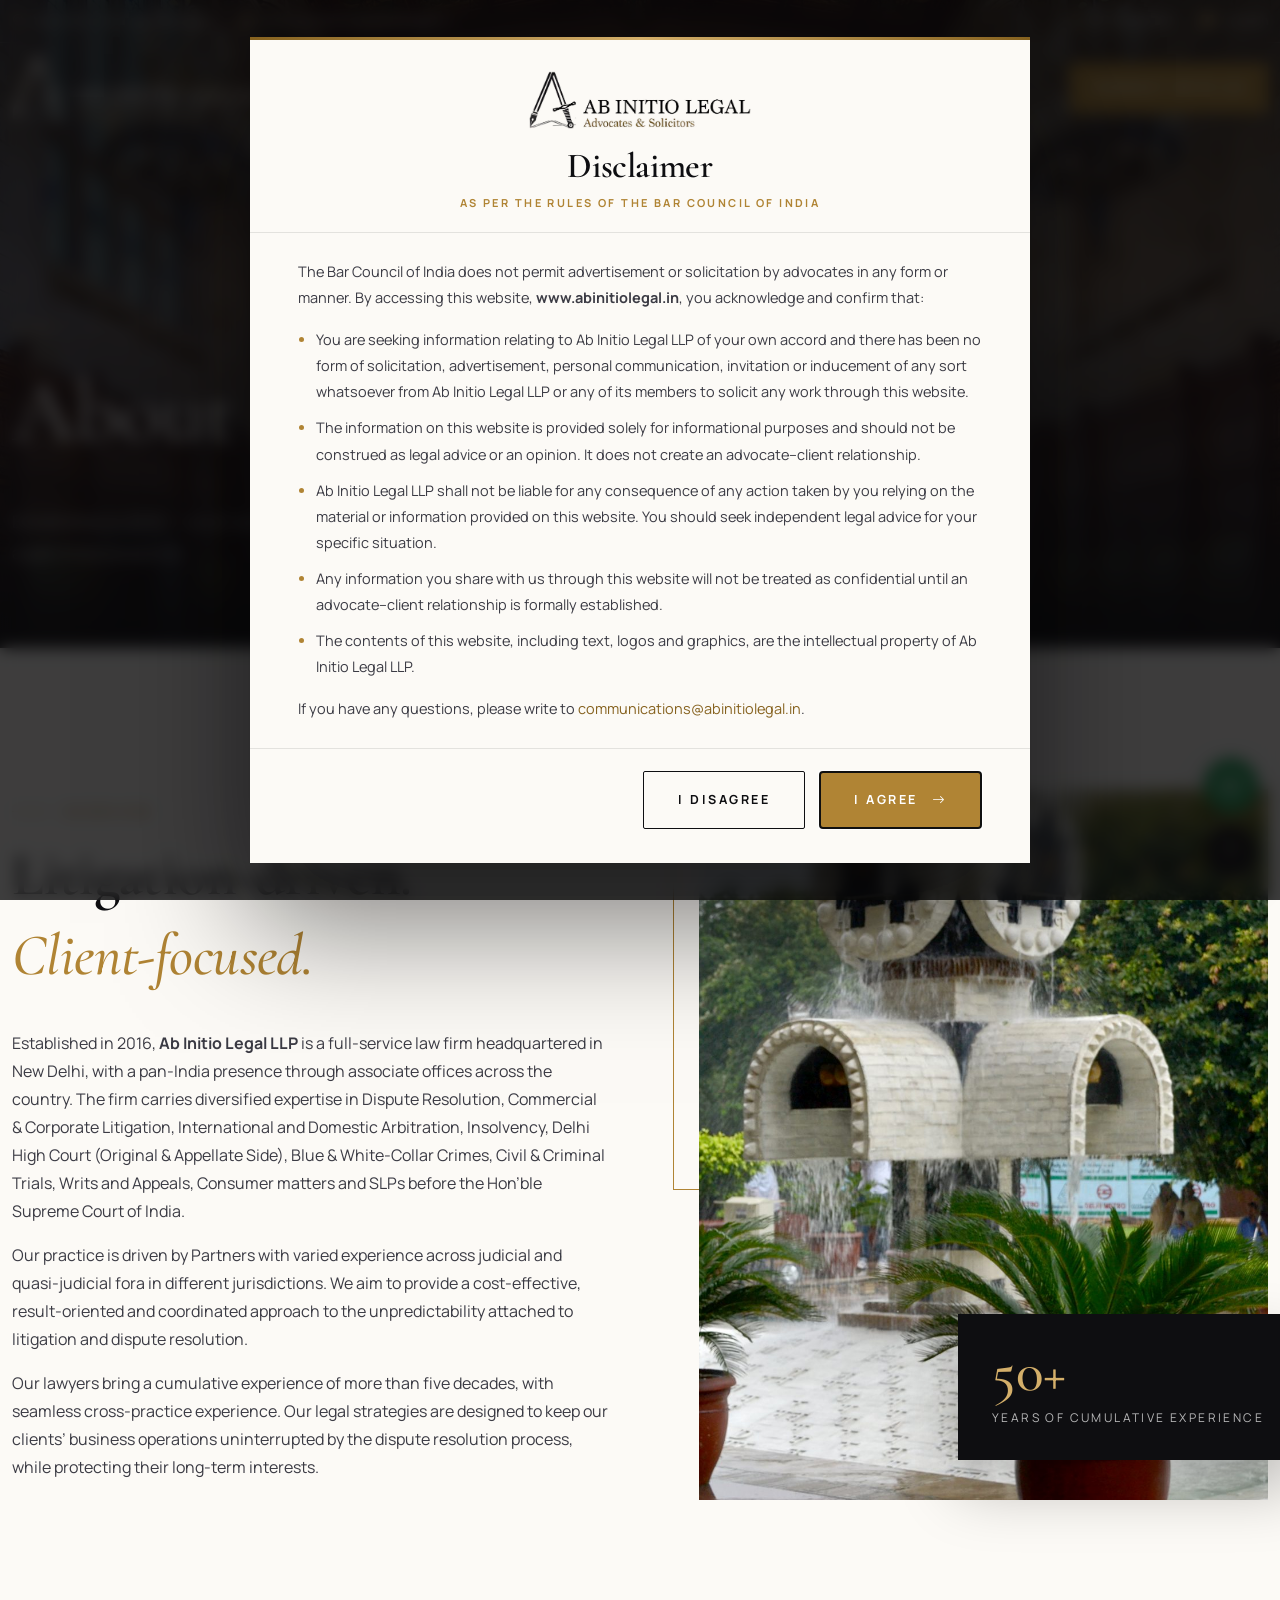
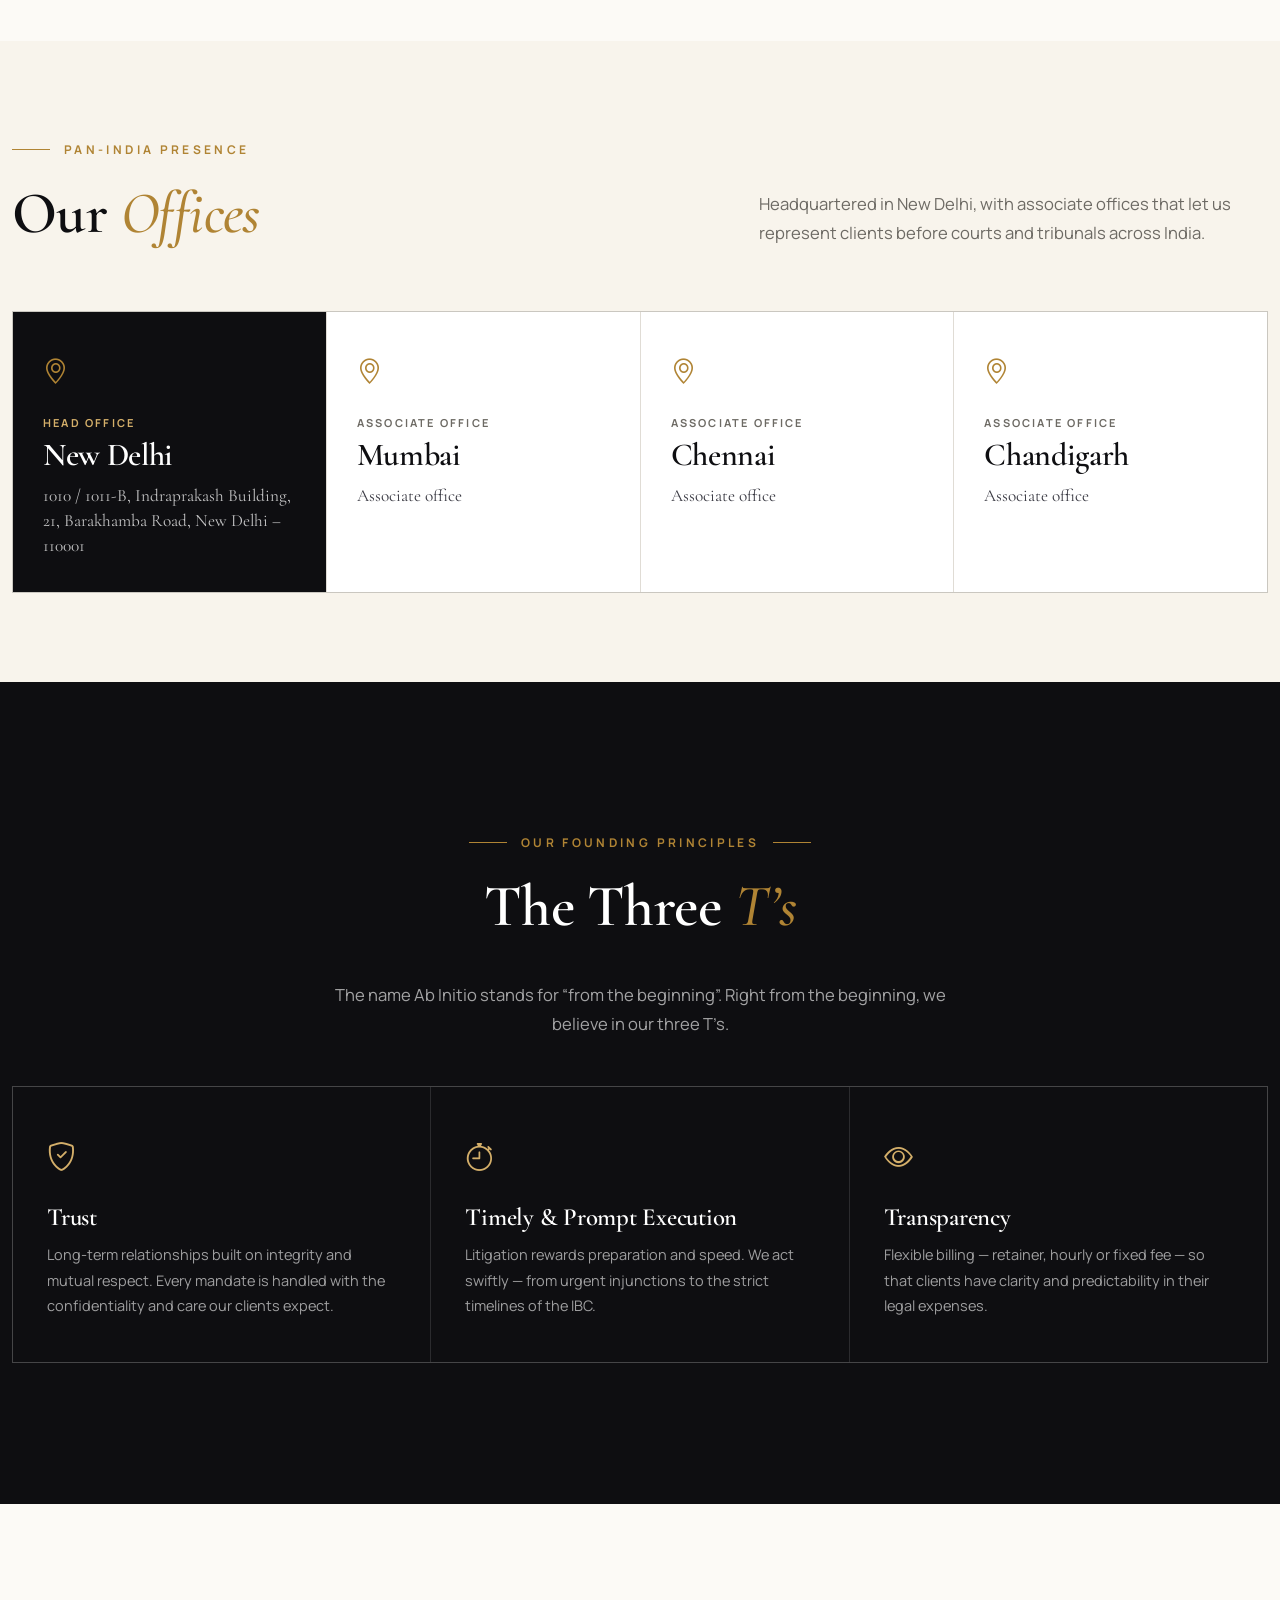
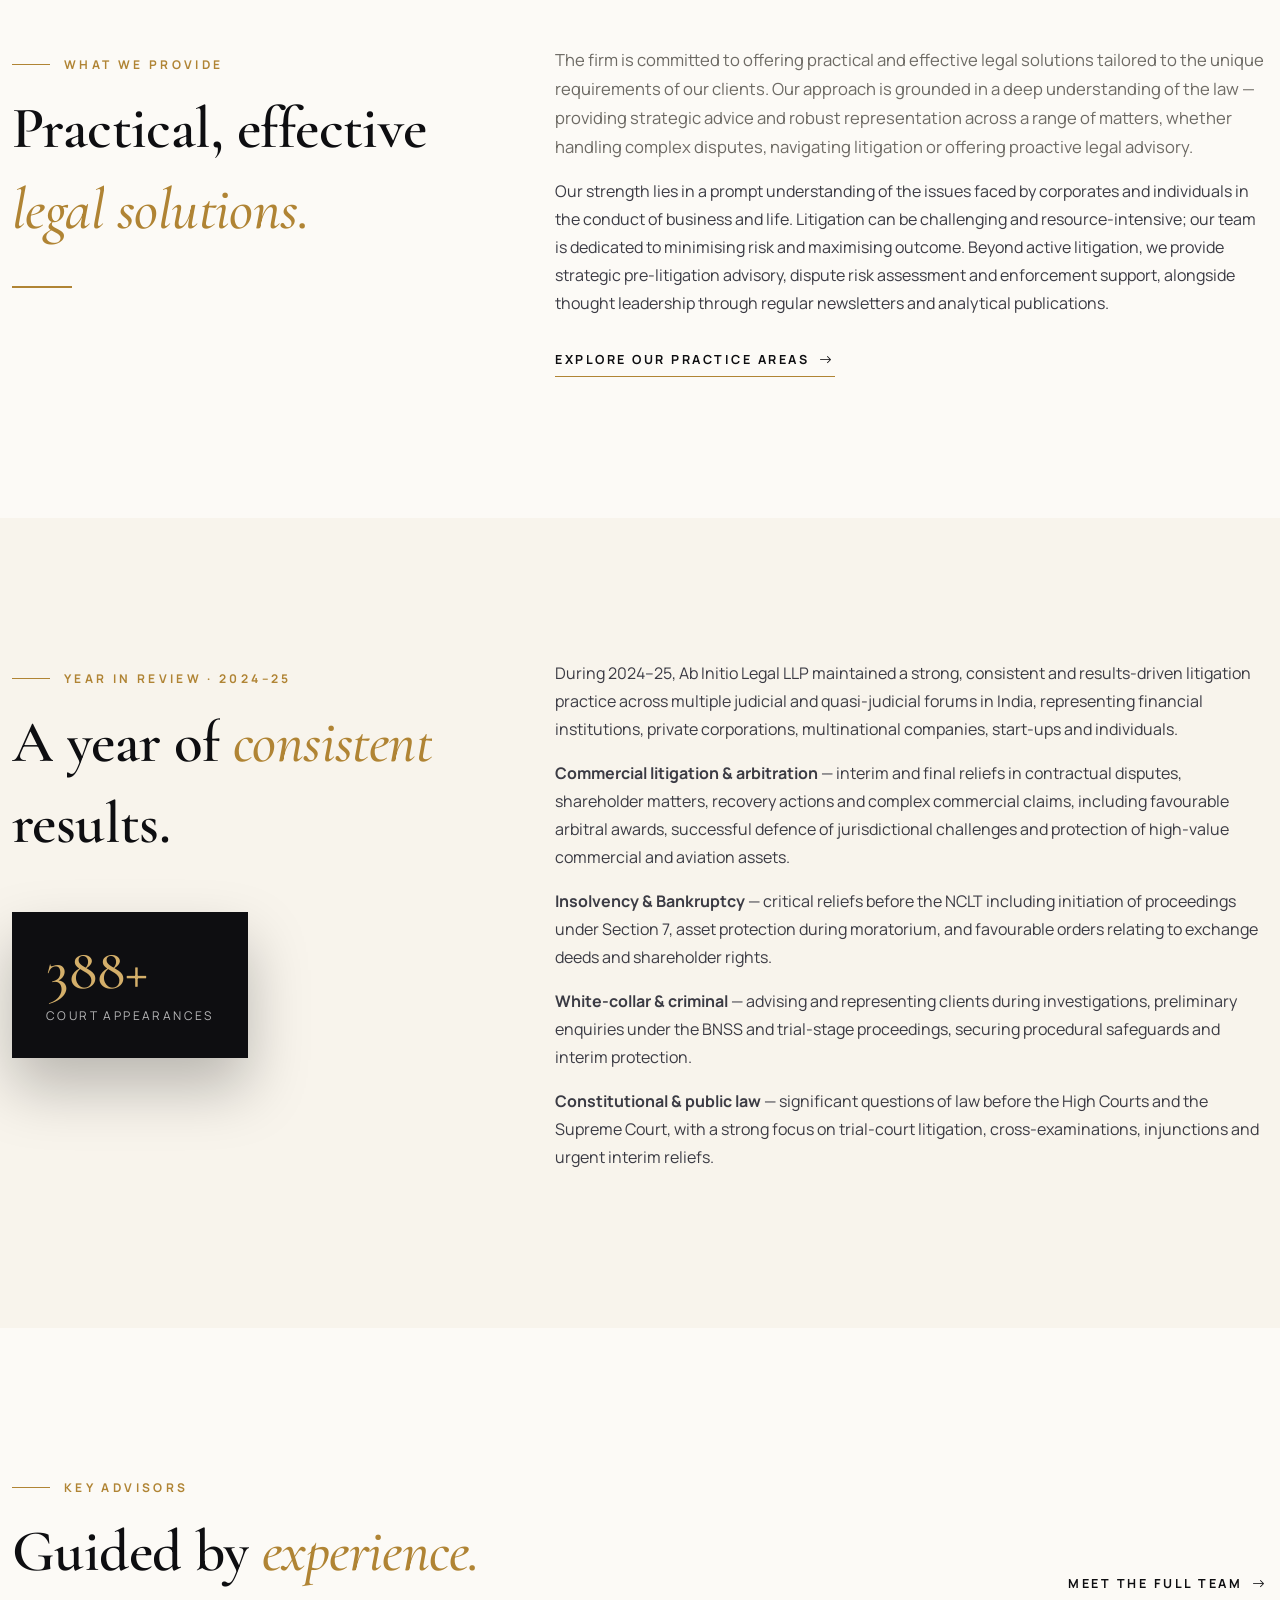
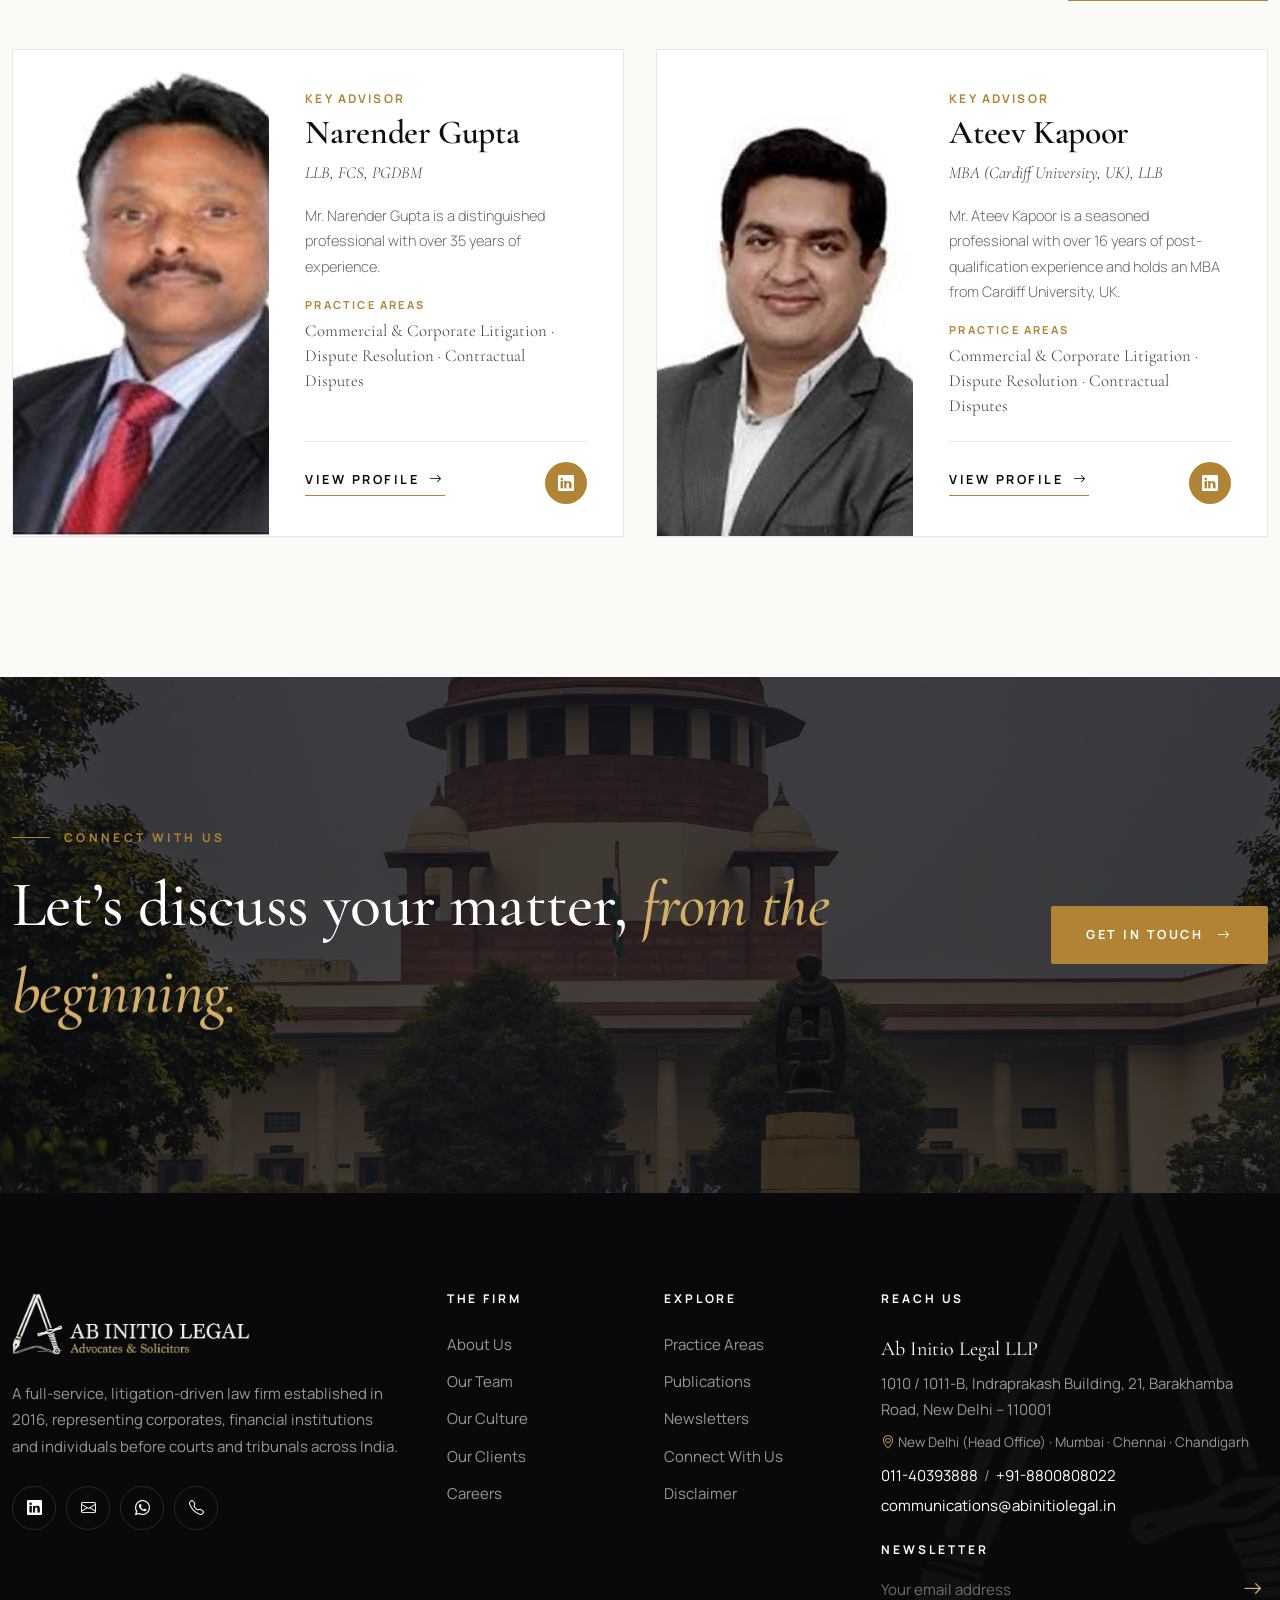
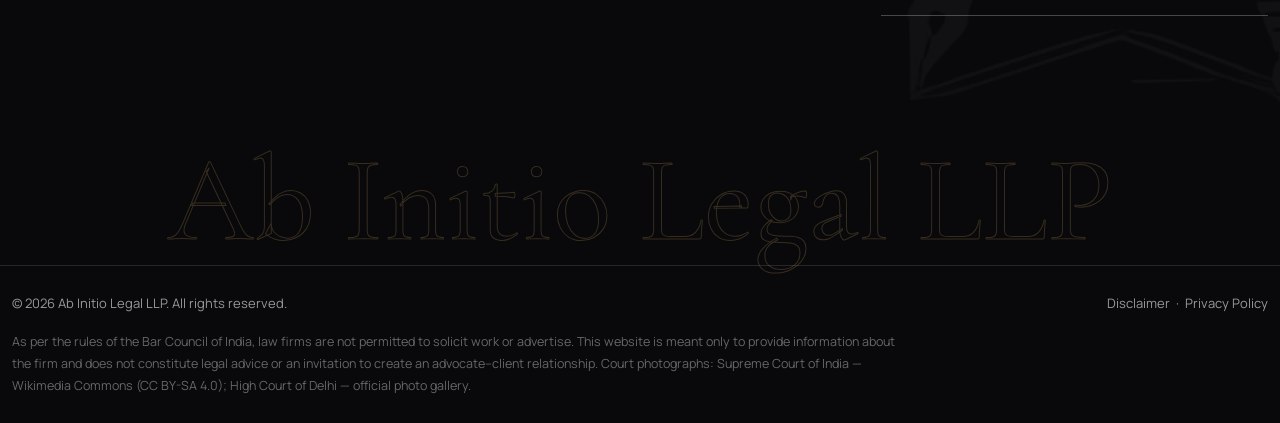
==== commit a624d4cc: "updated changes as per client need" ====
--- a/about.html
+++ b/about.html
@@ -4,10 +4,10 @@
   <meta charset="utf-8">
   <meta name="viewport" content="width=device-width, initial-scale=1">
   <title>About Us | Ab Initio Legal LLP</title>
-  <meta name="description" content="Established in 2016, Ab Initio Legal is a full-service, litigation-driven law firm in New Delhi founded on Trust, Timely & Prompt Execution and Transparency.">
+  <meta name="description" content="Established in 2016, Ab Initio Legal LLP is a full-service, litigation-driven law firm in New Delhi founded on Trust, Timely & Prompt Execution and Transparency.">
   <meta name="theme-color" content="#0e0e11">
   <meta property="og:title" content="About Us | Ab Initio Legal LLP">
-  <meta property="og:description" content="Established in 2016, Ab Initio Legal is a full-service, litigation-driven law firm in New Delhi founded on Trust, Timely & Prompt Execution and Transparency.">
+  <meta property="og:description" content="Established in 2016, Ab Initio Legal LLP is a full-service, litigation-driven law firm in New Delhi founded on Trust, Timely & Prompt Execution and Transparency.">
   <link rel="icon" href="favicon.ico">
   <link rel="icon" type="image/png" href="assets/img/brand/favicon.png">
   <link rel="apple-touch-icon" href="assets/img/brand/apple-touch-icon.png">
@@ -23,11 +23,11 @@
 
   <main>
     <section class="page-banner">
-      <div class="page-banner__img" style="background-image:url('assets/img/banners/supreme-court-dome.jpg');background-position:center 35%" data-parallax="10"></div>
+      <div class="page-banner__img" style="background-image:url('assets/img/banners/law-library.jpg');background-position:center 45%" data-parallax="10"></div>
       <div class="container-xl">
         <ul class="crumbs"><li><a href="index.html">Home</a></li><li>About Us</li></ul>
         <h1 data-split>About <em>the Firm</em></h1>
-        <p>Established in 2016 — a full-service law firm in New Delhi with associate offices across the country.</p>
+        <p>Established in 2016 — a full-service law firm headquartered in New Delhi, with a pan-India presence.</p>
       </div>
     </section>
 
@@ -37,7 +37,7 @@
           <div>
             <div class="eyebrow" data-reveal>Overview</div>
             <h2 class="section-title" data-split>Litigation-driven. <em>Client-focused.</em></h2>
-            <p data-reveal>Established in 2016, <strong>Ab Initio Legal</strong> is a full-service law firm based in New Delhi, with associate offices across the country. The firm carries diversified expertise in Dispute Resolution, Commercial &amp; Corporate Litigation, International and Domestic Arbitration, Insolvency, Delhi High Court (Original &amp; Appellate Side), Blue &amp; White-Collar Crimes, Civil &amp; Criminal Trials, Writs and Appeals, Consumer matters and SLPs before the Hon’ble Supreme Court of India.</p>
+            <p data-reveal>Established in 2016, <strong>Ab Initio Legal LLP</strong> is a full-service law firm headquartered in New Delhi, with a pan-India presence through associate offices across the country. The firm carries diversified expertise in Dispute Resolution, Commercial &amp; Corporate Litigation, International and Domestic Arbitration, Insolvency, Delhi High Court (Original &amp; Appellate Side), Blue &amp; White-Collar Crimes, Civil &amp; Criminal Trials, Writs and Appeals, Consumer matters and SLPs before the Hon’ble Supreme Court of India.</p>
             <p data-reveal>Our practice is driven by Partners with varied experience across judicial and quasi-judicial fora in different jurisdictions. We aim to provide a cost-effective, result-oriented and coordinated approach to the unpredictability attached to litigation and dispute resolution.</p>
             <p data-reveal>Our lawyers bring a cumulative experience of more than five decades, with seamless cross-practice experience. Our legal strategies are designed to keep our clients’ business operations uninterrupted by the dispute resolution process, while protecting their long-term interests.</p>
           </div>
@@ -48,6 +48,19 @@
             <div class="img-frame__badge" data-reveal data-delay=".3"><strong>50+</strong><span>Years of cumulative experience</span></div>
           </div>
         </div>
+      </div>
+    </section>
+
+    <section class="section-sm bg-ivory">
+      <div class="container-xl">
+        <div class="row align-items-end mb-5 g-4">
+          <div class="col-lg-7">
+            <div class="eyebrow" data-reveal>Pan-India Presence</div>
+            <h2 class="section-title mb-0" data-split>Our <em>Offices</em></h2>
+          </div>
+          <div class="col-lg-5"><p class="lead-text" data-reveal>Headquartered in New Delhi, with associate offices that let us represent clients before courts and tribunals across India.</p></div>
+        </div>
+        <div class="offices-grid" data-offices data-stagger></div>
       </div>
     </section>
 
@@ -94,7 +107,7 @@
             </div>
           </div>
           <div class="col-lg-7">
-            <p data-reveal>During 2024–25, Ab Initio maintained a strong, consistent and results-driven litigation practice across multiple judicial and quasi-judicial forums in India, representing financial institutions, private corporations, multinational companies, start-ups and individuals.</p>
+            <p data-reveal>During 2024–25, Ab Initio Legal LLP maintained a strong, consistent and results-driven litigation practice across multiple judicial and quasi-judicial forums in India, representing financial institutions, private corporations, multinational companies, start-ups and individuals.</p>
             <p data-reveal><strong>Commercial litigation &amp; arbitration</strong> — interim and final reliefs in contractual disputes, shareholder matters, recovery actions and complex commercial claims, including favourable arbitral awards, successful defence of jurisdictional challenges and protection of high-value commercial and aviation assets.</p>
             <p data-reveal><strong>Insolvency &amp; Bankruptcy</strong> — critical reliefs before the NCLT including initiation of proceedings under Section 7, asset protection during moratorium, and favourable orders relating to exchange deeds and shareholder rights.</p>
             <p data-reveal><strong>White-collar &amp; criminal</strong> — advising and representing clients during investigations, preliminary enquiries under the BNSS and trial-stage proceedings, securing procedural safeguards and interim protection.</p>
--- a/assets/css/style.css
+++ b/assets/css/style.css
@@ -157,8 +157,8 @@
 .site-header.is-scrolled { top: 0; background: rgba(14,14,17,.94); backdrop-filter: blur(14px); -webkit-backdrop-filter: blur(14px); box-shadow: 0 1px 0 var(--line-light); }
 .site-header.is-scrolled .container-xl { height: 76px; }
 .site-header.is-hidden { transform: translateY(-100%); }
-.brand img { height: 54px; width: auto; transition: height .5s var(--ease); }
-.site-header.is-scrolled .brand img { height: 46px; }
+.brand img { height: 66px; width: auto; transition: height .5s var(--ease); }
+.site-header.is-scrolled .brand img { height: 54px; }
 
 .main-nav { display: flex; align-items: center; gap: 6px; margin: 0; padding: 0; list-style: none; }
 .main-nav > li { position: relative; }
@@ -211,7 +211,7 @@
   .topbar { display: none; }
   .site-header { top: 0; }
   :root { --header-h: 78px; }
-  .brand img { height: 44px; }
+  .brand img { height: 52px; }
 }
 
 /* ---------- HERO ---------- */
@@ -369,8 +369,8 @@
 .lead-card:hover { box-shadow: 0 40px 80px rgba(14,14,17,.09); border-color: transparent; transform: translateY(-6px); }
 .lead-card:hover::after { transform: scaleX(1); }
 .lead-card__img { position: relative; overflow: hidden; background: var(--ivory); min-height: 100%; }
-.lead-card__img img { position: absolute; inset: 0; width: 100%; height: 100%; object-fit: cover; object-position: top center; filter: grayscale(100%); transition: filter .8s var(--ease), transform 1.2s var(--ease); }
-.lead-card:hover .lead-card__img img { filter: none; transform: scale(1.05); }
+.lead-card__img img { position: absolute; inset: 0; width: 100%; height: 100%; object-fit: cover; object-position: top center; transition: transform 1.2s var(--ease); }
+.lead-card:hover .lead-card__img img { transform: scale(1.05); }
 .lead-card__body { padding: 38px 36px 32px; display: flex; flex-direction: column; min-height: 420px; }
 .lead-card__body h3 { font-size: 2.1rem; margin: 6px 0 4px; }
 .lead-card__practice { font-size: 14px; font-weight: 600; color: var(--ink); margin-bottom: 2px; }
@@ -387,8 +387,8 @@
 }
 .team-card { position: relative; display: block; color: inherit; }
 .team-card__img { position: relative; overflow: hidden; aspect-ratio: 4/5; background: var(--ivory); }
-.team-card__img img { width: 100%; height: 100%; object-fit: cover; object-position: top center; filter: grayscale(100%) contrast(1.02); transform: scale(1.02); transition: filter .8s var(--ease), transform 1.2s var(--ease); }
-.team-card:hover .team-card__img img { filter: grayscale(0); transform: scale(1.07); }
+.team-card__img img { width: 100%; height: 100%; object-fit: cover; object-position: top center; transform: scale(1.02); transition: transform 1.2s var(--ease); }
+.team-card:hover .team-card__img img { transform: scale(1.07); }
 .team-card__img::after { content: ""; position: absolute; inset: 0; background: linear-gradient(0deg, rgba(14,14,17,.7), transparent 45%); opacity: 0; transition: opacity .6s var(--ease); }
 .team-card:hover .team-card__img::after { opacity: 1; }
 .team-card__actions { position: absolute; left: 22px; right: 22px; bottom: 20px; z-index: 2; display: flex; justify-content: space-between; align-items: center; opacity: 0; transform: translateY(14px); transition: all .55s var(--ease); }
@@ -399,7 +399,7 @@
 .team-card__body { padding-top: 22px; }
 .team-card__body h3 { font-size: 1.7rem; margin: 0 0 4px; }
 .team-card__role { font-size: 12px; font-weight: 700; letter-spacing: .18em; text-transform: uppercase; color: var(--gold); }
-.team-card__qual { font-size: 13.5px; color: var(--muted); margin-top: 6px; }
+.team-card__qual { font-family: var(--f-display); font-style: italic; font-size: 1.05rem; color: var(--ink-soft); margin-top: 6px; line-height: 1.4; }
 .team-card .li-inline { display: inline-flex; align-items: center; gap: 8px; margin-top: 12px; font-size: 13px; font-weight: 600; color: var(--ink); }
 .team-card .li-inline i { color: #0a66c2; font-size: 16px; }
 .team-grid.cols-5 { grid-template-columns: repeat(5, 1fr); gap: 26px; }
@@ -424,14 +424,14 @@
 .clients-marquee { overflow: hidden; -webkit-mask-image: linear-gradient(90deg, transparent, #000 10%, #000 90%, transparent); mask-image: linear-gradient(90deg, transparent, #000 10%, #000 90%, transparent); }
 .clients-marquee .marquee__track { animation-duration: 40s; gap: 24px; }
 .client-logo { flex: 0 0 auto; width: 220px; height: 120px; display: grid; place-items: center; background: var(--white); border: 1px solid var(--line); padding: 22px 30px; transition: border-color .4s, box-shadow .4s; }
-.client-logo img { max-width: 100%; max-height: 70px; object-fit: contain; filter: grayscale(100%); opacity: .75; transition: all .5s var(--ease); }
+.client-logo img { max-width: 100%; max-height: 70px; object-fit: contain; transition: all .5s var(--ease); }
 .client-logo:hover { border-color: var(--gold); box-shadow: 0 20px 40px rgba(14,14,17,.07); }
 .client-logo:hover img { filter: none; opacity: 1; }
 
 .clients-grid { display: grid; grid-template-columns: repeat(4, 1fr); gap: 1px; background: var(--line); border: 1px solid var(--line); }
 .client-tile { background: var(--white); padding: 40px 30px 30px; display: flex; flex-direction: column; align-items: center; text-align: center; min-height: 250px; transition: background .5s var(--ease); }
 .client-tile__logo { height: 110px; display: grid; place-items: center; width: 100%; }
-.client-tile__logo img { max-height: 90px; max-width: 80%; object-fit: contain; filter: grayscale(100%); opacity: .8; transition: all .6s var(--ease); }
+.client-tile__logo img { max-height: 90px; max-width: 80%; object-fit: contain; transition: all .6s var(--ease); }
 .client-tile:hover { background: var(--ivory); }
 .client-tile:hover img { filter: none; opacity: 1; transform: scale(1.05); }
 .client-tile h4 { font-size: 1.3rem; margin: 22px 0 4px; }
@@ -580,8 +580,7 @@
 .linkedin-card strong { display: block; font-family: var(--f-display); font-size: 1.5rem; font-weight: 600; }
 .linkedin-card small { color: rgba(255,255,255,.7); }
 .linkedin-card .bi-arrow-up-right { margin-left: auto; font-size: 1.3rem; }
-.map-wrap { position: relative; height: 480px; filter: grayscale(1) contrast(1.05); transition: filter .8s; }
-.map-wrap:hover { filter: none; }
+.map-wrap { position: relative; height: 480px; }
 .map-wrap iframe { width: 100%; height: 100%; border: 0; }
 
 /* ---------- CTA band ---------- */
@@ -614,7 +613,7 @@
 .footer-bottom a { color: rgba(255,255,255,.58); }
 .footer-bottom a:hover { color: var(--gold-light); }
 .footer-note { font-size: 12.5px; color: rgba(255,255,255,.38); max-width: 900px; }
-.footer-big { font-family: var(--f-display); font-size: clamp(3.4rem, 12vw, 11rem); line-height: .9; color: transparent; -webkit-text-stroke: 1px rgba(214,175,106,.22); white-space: nowrap; text-align: center; margin: 0; padding: 30px 0 10px; user-select: none; }
+.footer-big { font-family: var(--f-display); font-size: clamp(2.6rem, 9.5vw, 9rem); line-height: .9; color: transparent; -webkit-text-stroke: 1px rgba(214,175,106,.22); white-space: nowrap; text-align: center; margin: 0; padding: 30px 0 10px; user-select: none; }
 
 /* ---------- Floating buttons ---------- */
 .fab-stack { position: fixed; right: 22px; bottom: 22px; z-index: 900; display: flex; flex-direction: column; gap: 12px; }
@@ -634,10 +633,10 @@
 .disclaimer.show { display: flex; }
 .disclaimer__box { width: 100%; max-width: 780px; max-height: 92vh; background: var(--paper); display: flex; flex-direction: column; position: relative; box-shadow: 0 60px 120px rgba(0,0,0,.5); }
 .disclaimer__box::before { content: ""; position: absolute; top: 0; left: 0; right: 0; height: 3px; background: linear-gradient(90deg, var(--gold-dark), var(--gold-light), var(--gold-dark)); }
-.disclaimer__head { padding: 40px 48px 18px; display: flex; align-items: center; gap: 22px; border-bottom: 1px solid var(--line); }
-.disclaimer__head img { height: 60px; }
+.disclaimer__head { padding: 34px 48px 20px; display: flex; flex-direction: column; align-items: center; text-align: center; gap: 8px; border-bottom: 1px solid var(--line); }
+.disclaimer__head img { height: 58px; width: auto; margin-bottom: 10px; }
 .disclaimer__head h2 { font-size: 2.2rem; margin: 0; }
-.disclaimer__head small { display: block; font-size: 11px; font-weight: 700; letter-spacing: .26em; text-transform: uppercase; color: var(--gold); }
+.disclaimer__head small { display: block; font-size: 11px; font-weight: 700; letter-spacing: .22em; text-transform: uppercase; color: var(--gold); }
 .disclaimer__body { padding: 26px 48px; overflow-y: auto; font-size: 14.5px; line-height: 1.8; }
 .disclaimer__body ul { padding-left: 18px; }
 .disclaimer__body li { margin-bottom: 10px; }
@@ -648,7 +647,7 @@
 .disclaimer.declined .disclaimer__head, .disclaimer.declined .disclaimer__body, .disclaimer.declined .disclaimer__foot { display: none; }
 @media (max-width: 575.98px) {
   .disclaimer__head, .disclaimer__body, .disclaimer__foot { padding-left: 24px; padding-right: 24px; }
-  .disclaimer__head img { height: 44px; }
+  .disclaimer__head img { height: 42px; }
   .disclaimer__head h2 { font-size: 1.7rem; }
   .disclaimer__foot .btn-ail { flex: 1; justify-content: center; padding: 15px 18px; }
 }
@@ -703,3 +702,50 @@
 }
 @media (max-height: 640px) and (min-width: 768px) { .hero__text { display: none; } }
 @media (max-width: 767.98px) { .hero__content { padding: 100px 0 120px; } }
+
+
+/* ===== Client revisions (Oct 2026) ===== */
+/* Hero tagline: Full-Service Law Firm · Pan-India Presence */
+.hero__tagline { display: inline-flex; flex-wrap: wrap; align-items: center; gap: 14px 18px; margin: -8px 0 26px; font-size: 13px; font-weight: 700; letter-spacing: .24em; text-transform: uppercase; color: #fff; }
+.hero__tagline span { display: inline-flex; align-items: center; gap: 10px; padding: 9px 16px; border: 1px solid rgba(214,175,106,.55); background: rgba(14,14,17,.35); backdrop-filter: blur(4px); -webkit-backdrop-filter: blur(4px); }
+.hero__tagline i { color: var(--gold-light); font-size: 14px; }
+@media (max-width: 575.98px) { .hero__tagline { font-size: 10.5px; letter-spacing: .14em; gap: 8px; margin-bottom: 20px; } .hero__tagline span { padding: 7px 10px; } }
+@media (max-height: 780px) and (min-width: 768px) { .hero__tagline { margin: -4px 0 16px; } }
+
+/* Offices */
+.offices-grid { display: grid; grid-template-columns: repeat(4, minmax(0, 1fr)); gap: 1px; background: var(--line); border: 1px solid var(--line); }
+.office-card { background: var(--white); padding: 38px 30px 34px; position: relative; transition: background .5s var(--ease); }
+.office-card:hover { background: var(--ivory); }
+.office-card > i { font-size: 1.6rem; color: var(--gold); }
+.office-card__label { margin-top: 18px; font-size: 11px; font-weight: 700; letter-spacing: .2em; text-transform: uppercase; color: var(--muted); }
+.office-card h3 { font-size: 2rem; margin: 6px 0 10px; }
+.office-card p { margin: 0; font-family: var(--f-display); font-size: 1.08rem; color: var(--ink-soft); line-height: 1.45; }
+.office-card.is-hq { background: var(--ink); }
+.office-card.is-hq h3 { color: var(--white); }
+.office-card.is-hq p { color: rgba(255,255,255,.75); }
+.office-card.is-hq .office-card__label { color: var(--gold-light); }
+.bg-ink .offices-grid { background: var(--line-light); border-color: var(--line-light); }
+@media (max-width: 991.98px) { .offices-grid { grid-template-columns: repeat(2, minmax(0, 1fr)); } }
+@media (max-width: 575.98px) { .offices-grid { grid-template-columns: minmax(0, 1fr); } }
+
+/* Formal profile details */
+.lead-card__areas { font-family: var(--f-display); font-size: 1.05rem; color: var(--ink-soft); line-height: 1.5; margin-bottom: 22px; }
+.lead-card__areas span { display: block; font-family: var(--f-body); font-size: 11px; font-weight: 700; letter-spacing: .2em; text-transform: uppercase; color: var(--gold); margin-bottom: 4px; }
+.profile-facts { display: grid; grid-template-columns: 150px 1fr; margin: 22px 0 30px; border-top: 1px solid var(--line); }
+.profile-facts dt, .profile-facts dd { padding: 11px 0; border-bottom: 1px solid var(--line); margin: 0; }
+.profile-facts dt { font-size: 11px; font-weight: 700; letter-spacing: .18em; text-transform: uppercase; color: var(--muted); padding-top: 14px; }
+.profile-facts dd { font-family: var(--f-display); font-size: 1.12rem; color: var(--ink); line-height: 1.45; }
+.profile-facts dd a { color: var(--gold-dark); }
+.profile-subhead { font-size: 1.6rem; margin: 26px 0 12px; }
+.focus-list { list-style: none; padding: 0; margin: 0; columns: 2; column-gap: 30px; }
+.focus-list li { font-family: var(--f-display); font-size: 1.1rem; color: var(--ink); padding: 6px 0 6px 22px; position: relative; break-inside: avoid; }
+.focus-list li::before { content: ""; position: absolute; left: 2px; top: 15px; width: 7px; height: 7px; border: 1px solid var(--gold); transform: rotate(45deg); }
+@media (max-width: 575.98px) { .profile-facts { grid-template-columns: 1fr; } .profile-facts dt { border-bottom: 0; padding-bottom: 0; } .focus-list { columns: 1; } }
+
+/* Footer firm name / offices */
+.footer-firm { font-family: var(--f-display); font-size: 1.25rem; }
+.footer-offices { font-size: 13.5px; }
+.footer-offices i { color: var(--gold-light); }
+.contact-firm { margin-top: 26px; padding-left: 18px; border-left: 2px solid var(--gold); }
+.contact-firm strong { display: block; font-family: var(--f-display); font-size: 1.7rem; font-weight: 600; color: var(--ink); line-height: 1.2; }
+.contact-firm span { font-size: 11.5px; font-weight: 700; letter-spacing: .2em; text-transform: uppercase; color: var(--gold); }
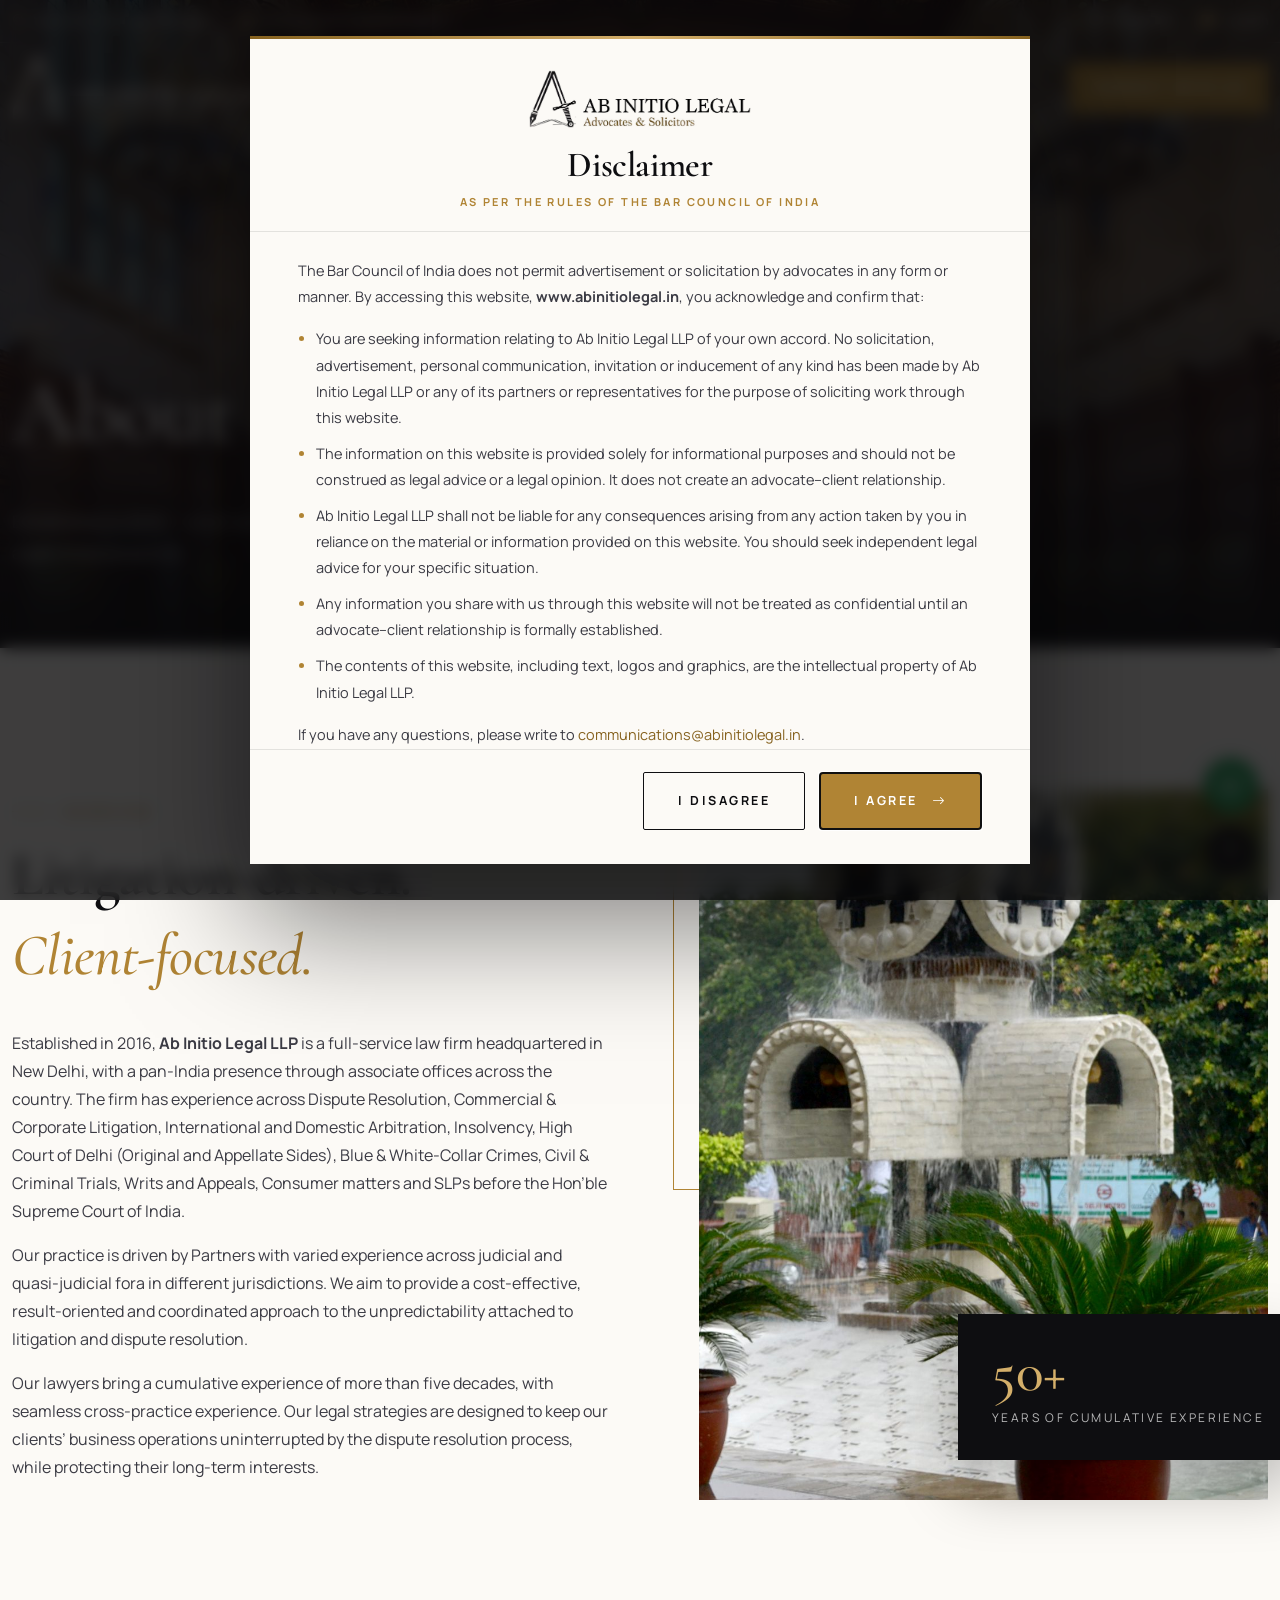
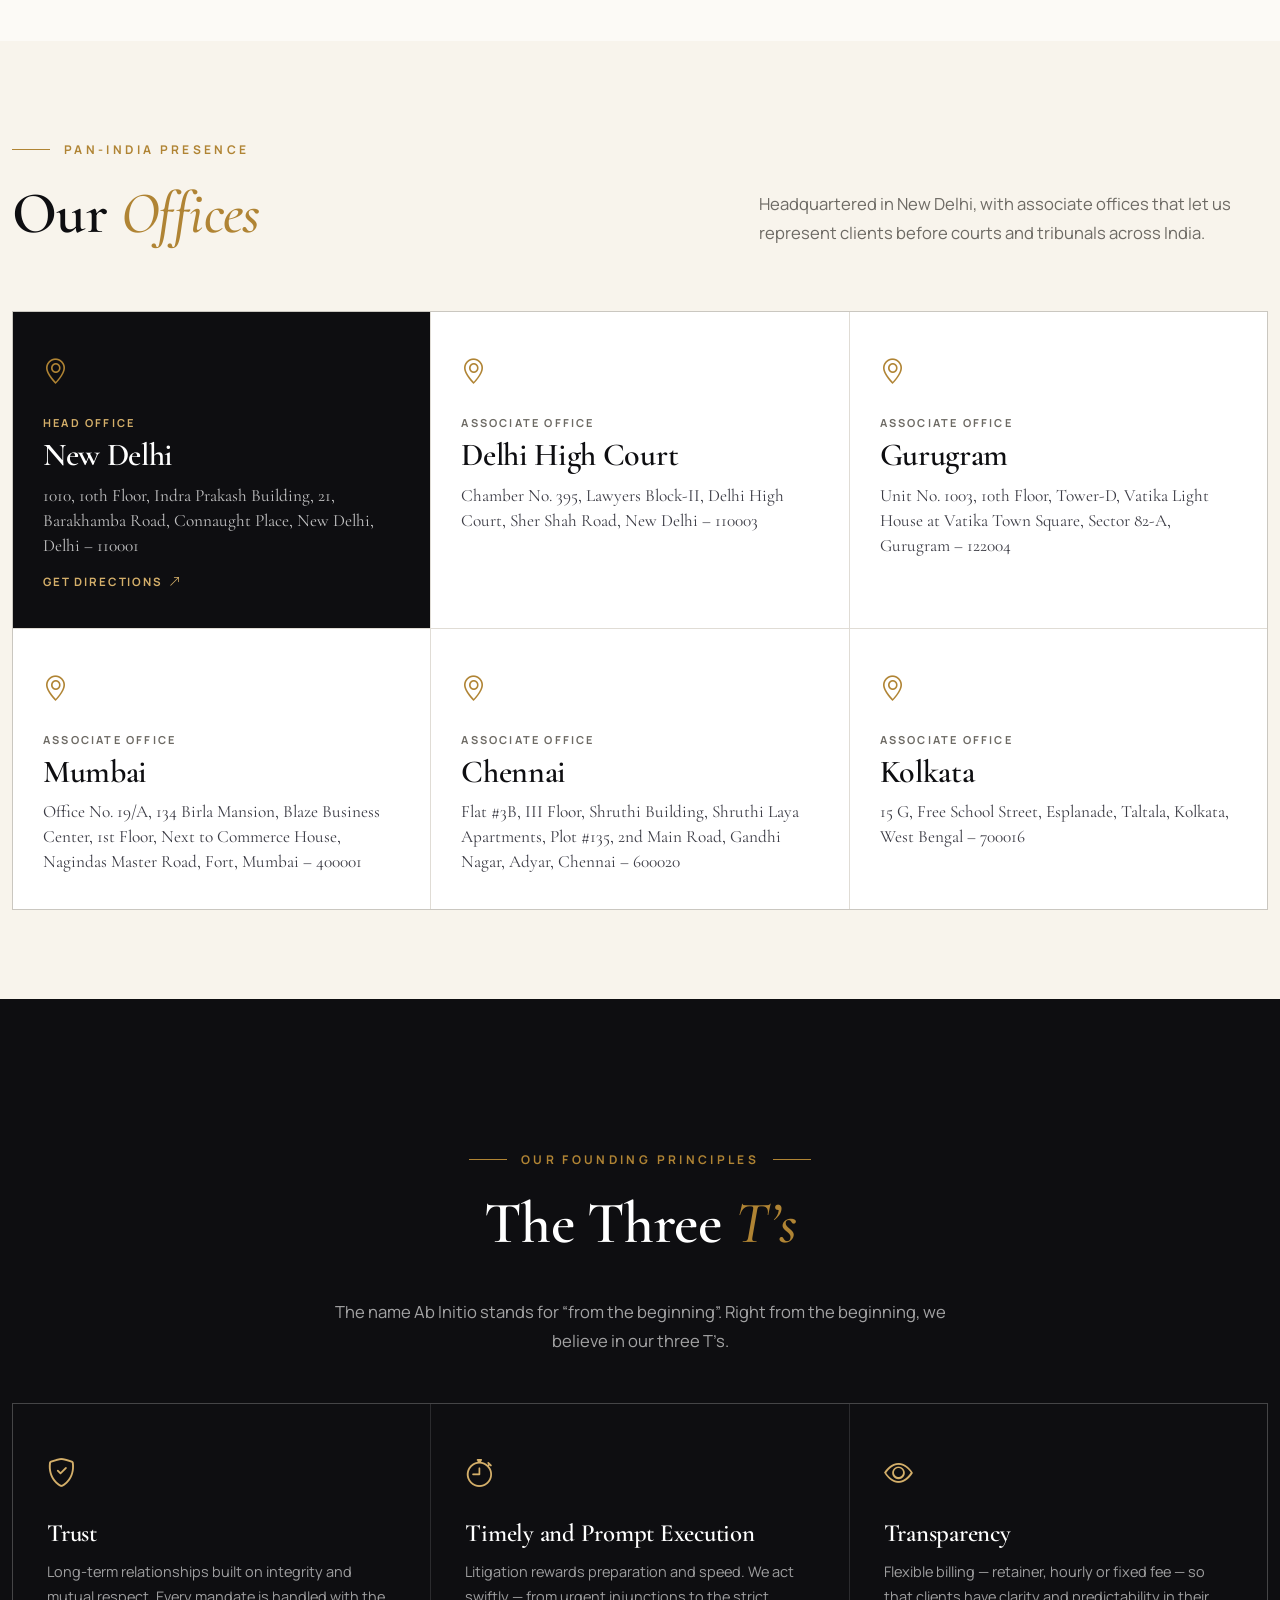
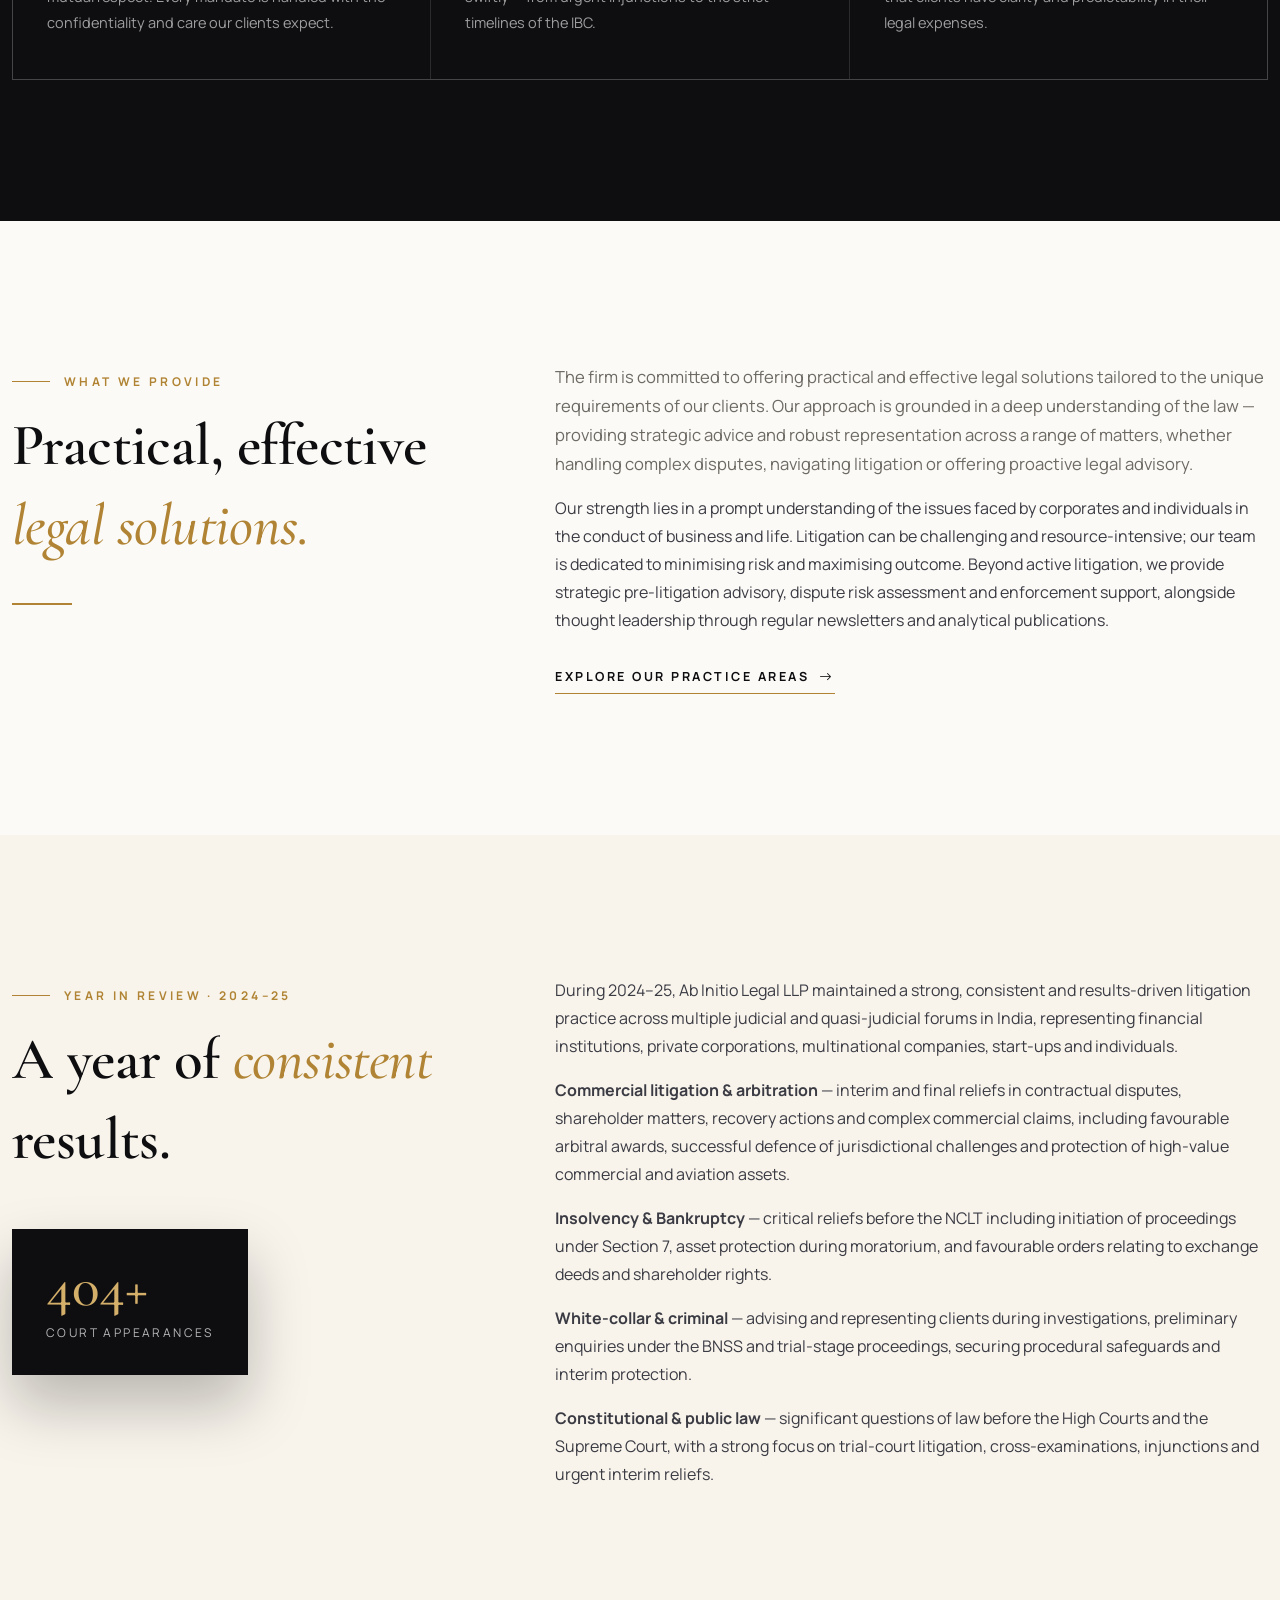
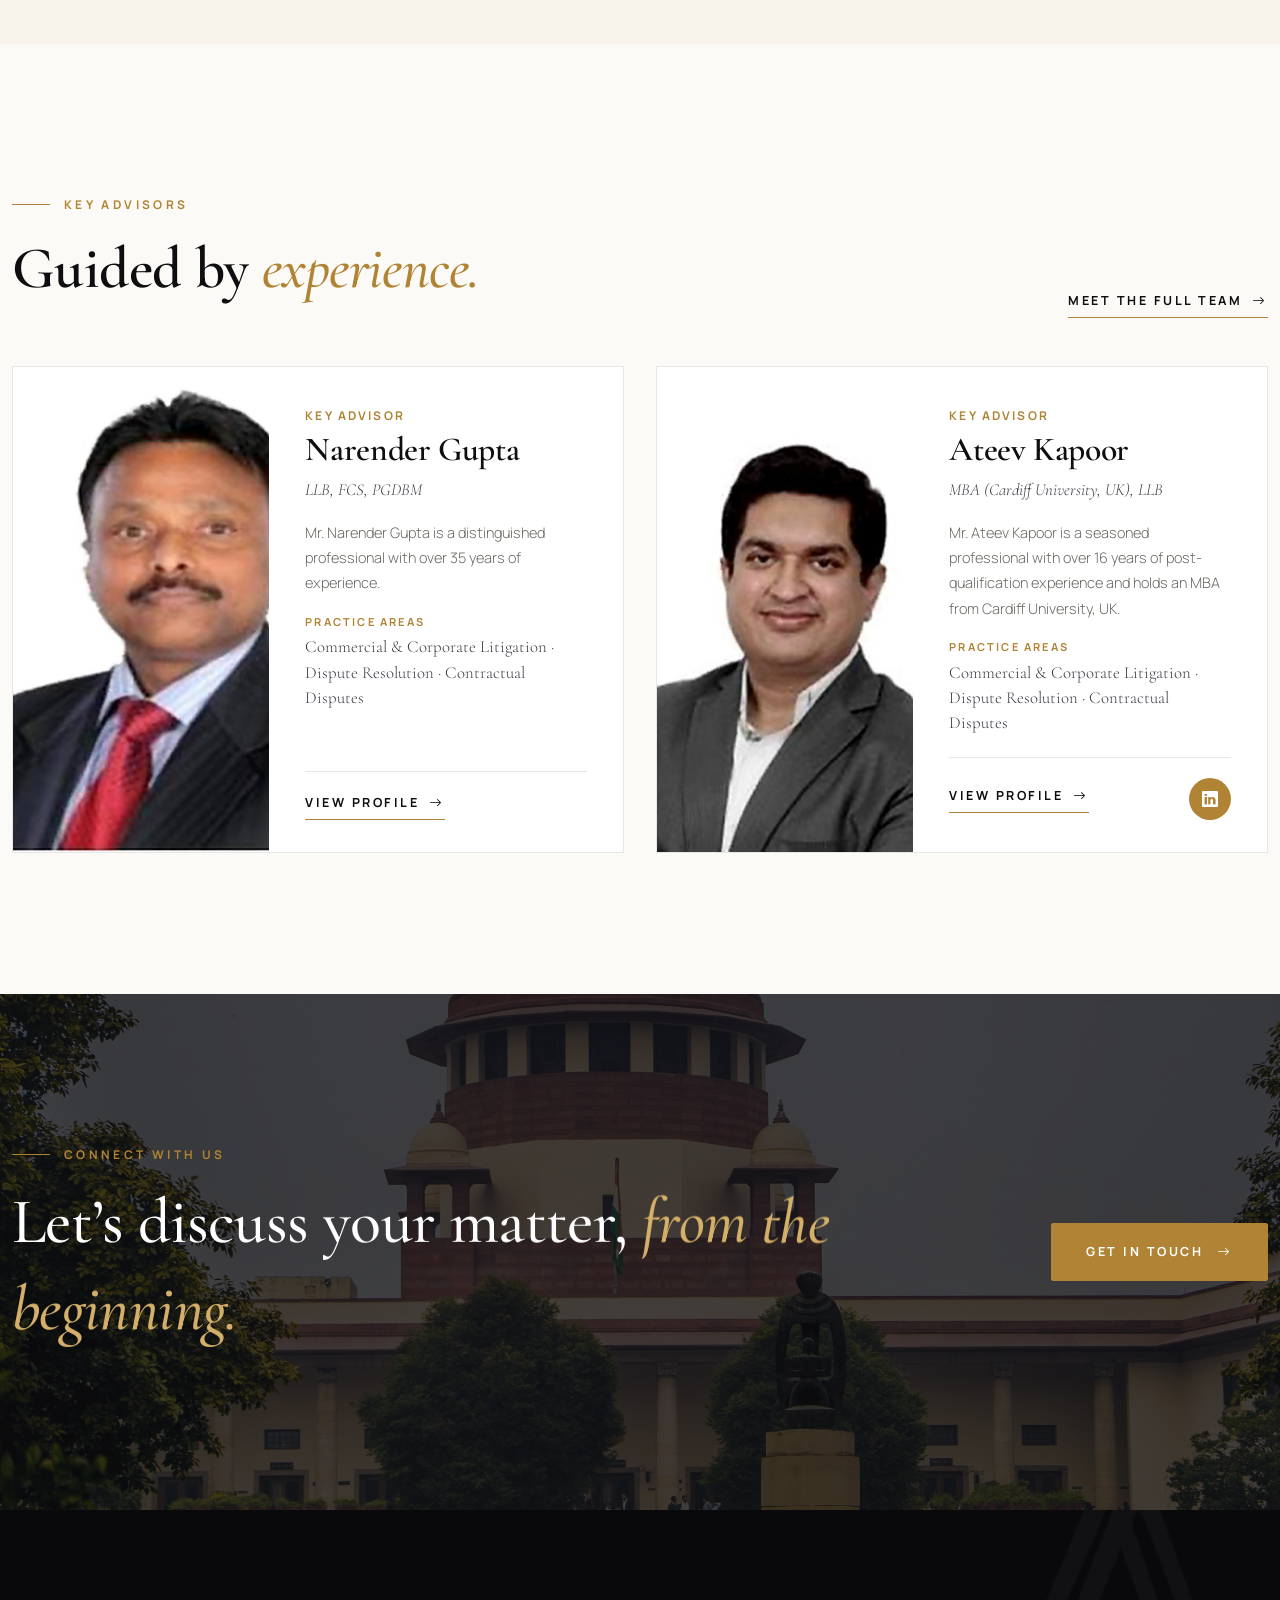
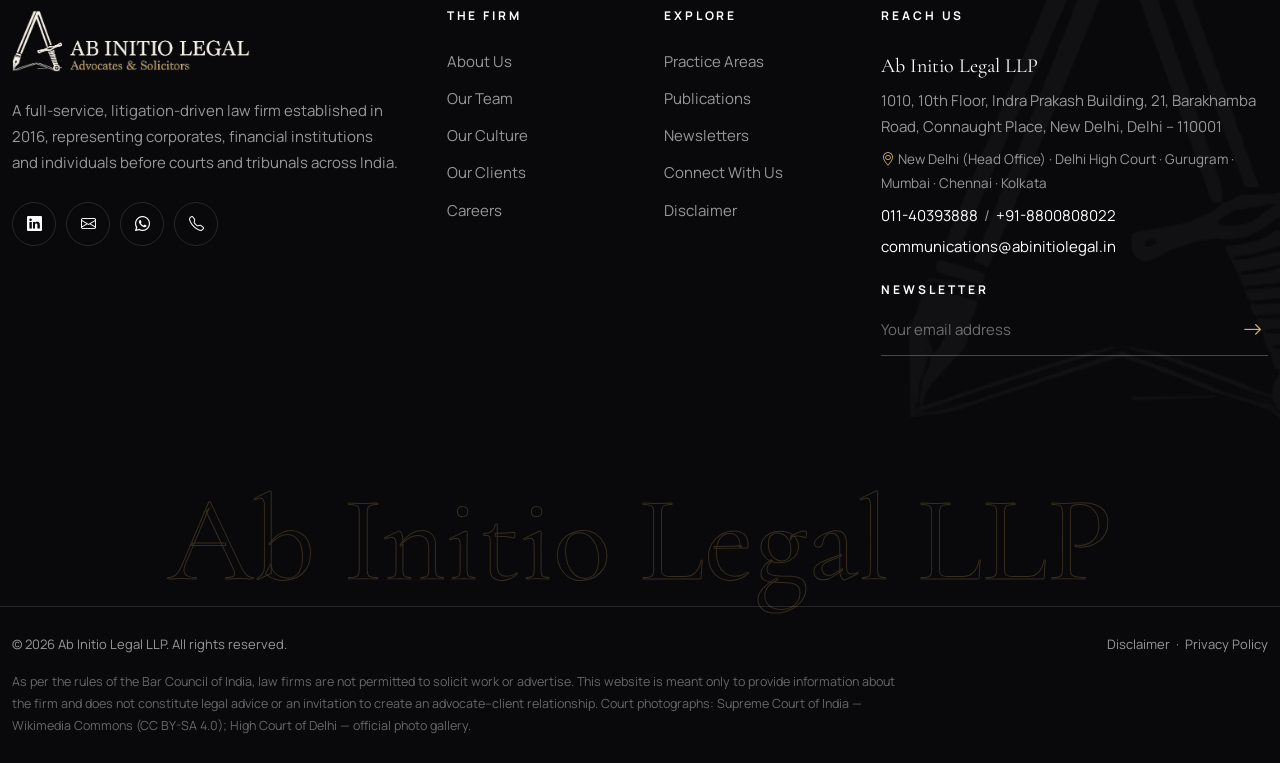
==== commit 6b8d6e44: "updated" ====
--- a/about.html
+++ b/about.html
@@ -4,10 +4,10 @@
   <meta charset="utf-8">
   <meta name="viewport" content="width=device-width, initial-scale=1">
   <title>About Us | Ab Initio Legal LLP</title>
-  <meta name="description" content="Established in 2016, Ab Initio Legal LLP is a full-service, litigation-driven law firm in New Delhi founded on Trust, Timely & Prompt Execution and Transparency.">
+  <meta name="description" content="Established in 2016, Ab Initio Legal LLP is a full-service, litigation-driven law firm in New Delhi founded on Trust, Timely and Prompt Execution, and Transparency.">
   <meta name="theme-color" content="#0e0e11">
   <meta property="og:title" content="About Us | Ab Initio Legal LLP">
-  <meta property="og:description" content="Established in 2016, Ab Initio Legal LLP is a full-service, litigation-driven law firm in New Delhi founded on Trust, Timely & Prompt Execution and Transparency.">
+  <meta property="og:description" content="Established in 2016, Ab Initio Legal LLP is a full-service, litigation-driven law firm in New Delhi founded on Trust, Timely and Prompt Execution, and Transparency.">
   <link rel="icon" href="favicon.ico">
   <link rel="icon" type="image/png" href="assets/img/brand/favicon.png">
   <link rel="apple-touch-icon" href="assets/img/brand/apple-touch-icon.png">
@@ -37,7 +37,7 @@
           <div>
             <div class="eyebrow" data-reveal>Overview</div>
             <h2 class="section-title" data-split>Litigation-driven. <em>Client-focused.</em></h2>
-            <p data-reveal>Established in 2016, <strong>Ab Initio Legal LLP</strong> is a full-service law firm headquartered in New Delhi, with a pan-India presence through associate offices across the country. The firm carries diversified expertise in Dispute Resolution, Commercial &amp; Corporate Litigation, International and Domestic Arbitration, Insolvency, Delhi High Court (Original &amp; Appellate Side), Blue &amp; White-Collar Crimes, Civil &amp; Criminal Trials, Writs and Appeals, Consumer matters and SLPs before the Hon’ble Supreme Court of India.</p>
+            <p data-reveal>Established in 2016, <strong>Ab Initio Legal LLP</strong> is a full-service law firm headquartered in New Delhi, with a pan-India presence through associate offices across the country. The firm has experience across Dispute Resolution, Commercial &amp; Corporate Litigation, International and Domestic Arbitration, Insolvency, High Court of Delhi (Original and Appellate Sides), Blue &amp; White-Collar Crimes, Civil &amp; Criminal Trials, Writs and Appeals, Consumer matters and SLPs before the Hon’ble Supreme Court of India.</p>
             <p data-reveal>Our practice is driven by Partners with varied experience across judicial and quasi-judicial fora in different jurisdictions. We aim to provide a cost-effective, result-oriented and coordinated approach to the unpredictability attached to litigation and dispute resolution.</p>
             <p data-reveal>Our lawyers bring a cumulative experience of more than five decades, with seamless cross-practice experience. Our legal strategies are designed to keep our clients’ business operations uninterrupted by the dispute resolution process, while protecting their long-term interests.</p>
           </div>
@@ -73,7 +73,7 @@
         </div>
         <div class="review-grid cols-3" data-stagger>
           <div class="review-card" data-stagger-item><i class="bi bi-shield-check"></i><h4>Trust</h4><p>Long-term relationships built on integrity and mutual respect. Every mandate is handled with the confidentiality and care our clients expect.</p></div>
-          <div class="review-card" data-stagger-item><i class="bi bi-stopwatch"></i><h4>Timely &amp; Prompt Execution</h4><p>Litigation rewards preparation and speed. We act swiftly — from urgent injunctions to the strict timelines of the IBC.</p></div>
+          <div class="review-card" data-stagger-item><i class="bi bi-stopwatch"></i><h4>Timely and Prompt Execution</h4><p>Litigation rewards preparation and speed. We act swiftly — from urgent injunctions to the strict timelines of the IBC.</p></div>
           <div class="review-card" data-stagger-item><i class="bi bi-eye"></i><h4>Transparency</h4><p>Flexible billing — retainer, hourly or fixed fee — so that clients have clarity and predictability in their legal expenses.</p></div>
         </div>
       </div>
--- a/assets/css/style.css
+++ b/assets/css/style.css
@@ -713,7 +713,7 @@
 @media (max-height: 780px) and (min-width: 768px) { .hero__tagline { margin: -4px 0 16px; } }
 
 /* Offices */
-.offices-grid { display: grid; grid-template-columns: repeat(4, minmax(0, 1fr)); gap: 1px; background: var(--line); border: 1px solid var(--line); }
+.offices-grid { display: grid; grid-template-columns: repeat(3, minmax(0, 1fr)); gap: 1px; background: var(--line); border: 1px solid var(--line); }
 .office-card { background: var(--white); padding: 38px 30px 34px; position: relative; transition: background .5s var(--ease); }
 .office-card:hover { background: var(--ivory); }
 .office-card > i { font-size: 1.6rem; color: var(--gold); }
@@ -749,3 +749,18 @@
 .contact-firm { margin-top: 26px; padding-left: 18px; border-left: 2px solid var(--gold); }
 .contact-firm strong { display: block; font-family: var(--f-display); font-size: 1.7rem; font-weight: 600; color: var(--ink); line-height: 1.2; }
 .contact-firm span { font-size: 11.5px; font-weight: 700; letter-spacing: .2em; text-transform: uppercase; color: var(--gold); }
+
+/* Who we help (business / individual) */
+.help-grid { display: grid; grid-template-columns: repeat(2, minmax(0, 1fr)); gap: 30px; }
+.help-card { display: flex; flex-direction: column; background: var(--white); border: 1px solid var(--line); padding: 44px 42px 38px; color: var(--ink-soft); transition: transform .6s var(--ease), box-shadow .6s var(--ease), border-color .5s; }
+.help-card:hover { transform: translateY(-6px); box-shadow: 0 40px 70px rgba(14,14,17,.08); border-color: var(--gold); color: var(--ink-soft); }
+.help-card > i { font-size: 2rem; color: var(--gold); }
+.help-card h3 { font-size: 2rem; margin: 18px 0 12px; }
+.help-card p { color: var(--muted); }
+.help-card ul { list-style: none; padding: 0; margin: 4px 0 26px; display: grid; grid-template-columns: repeat(2, minmax(0, 1fr)); gap: 8px 20px; }
+.help-card li { font-family: var(--f-display); font-size: 1.1rem; color: var(--ink); padding-left: 20px; position: relative; }
+.help-card li::before { content: ""; position: absolute; left: 2px; top: 10px; width: 7px; height: 7px; border: 1px solid var(--gold); transform: rotate(45deg); }
+.help-card .link-arrow { margin-top: auto; align-self: flex-start; }
+@media (max-width: 767.98px) { .help-grid { grid-template-columns: minmax(0, 1fr); } .help-card { padding: 32px 26px; } .help-card ul { grid-template-columns: minmax(0, 1fr); } }
+.office-card__dir { display: inline-flex; gap: 6px; align-items: center; margin-top: 14px; font-size: 11.5px; font-weight: 700; letter-spacing: .16em; text-transform: uppercase; color: var(--gold-light); }
+.office-card__dir:hover { color: var(--white); }
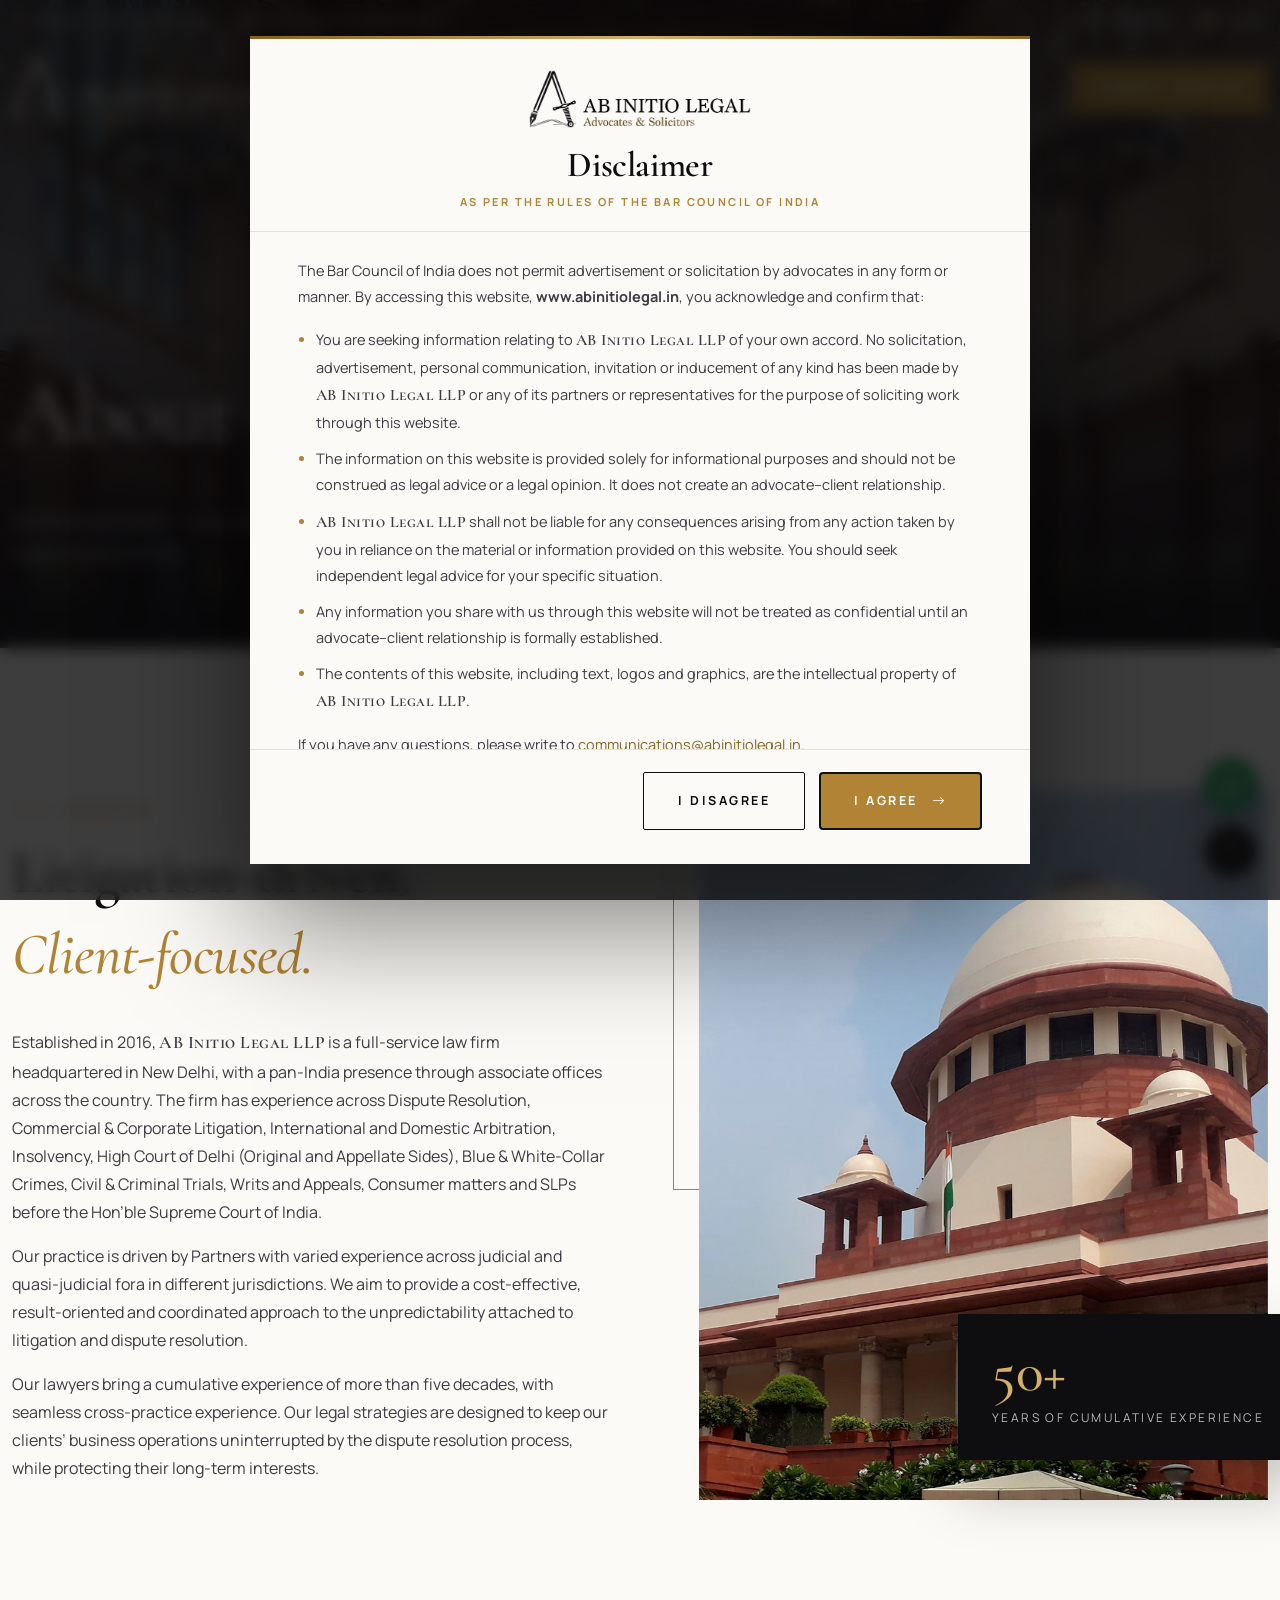
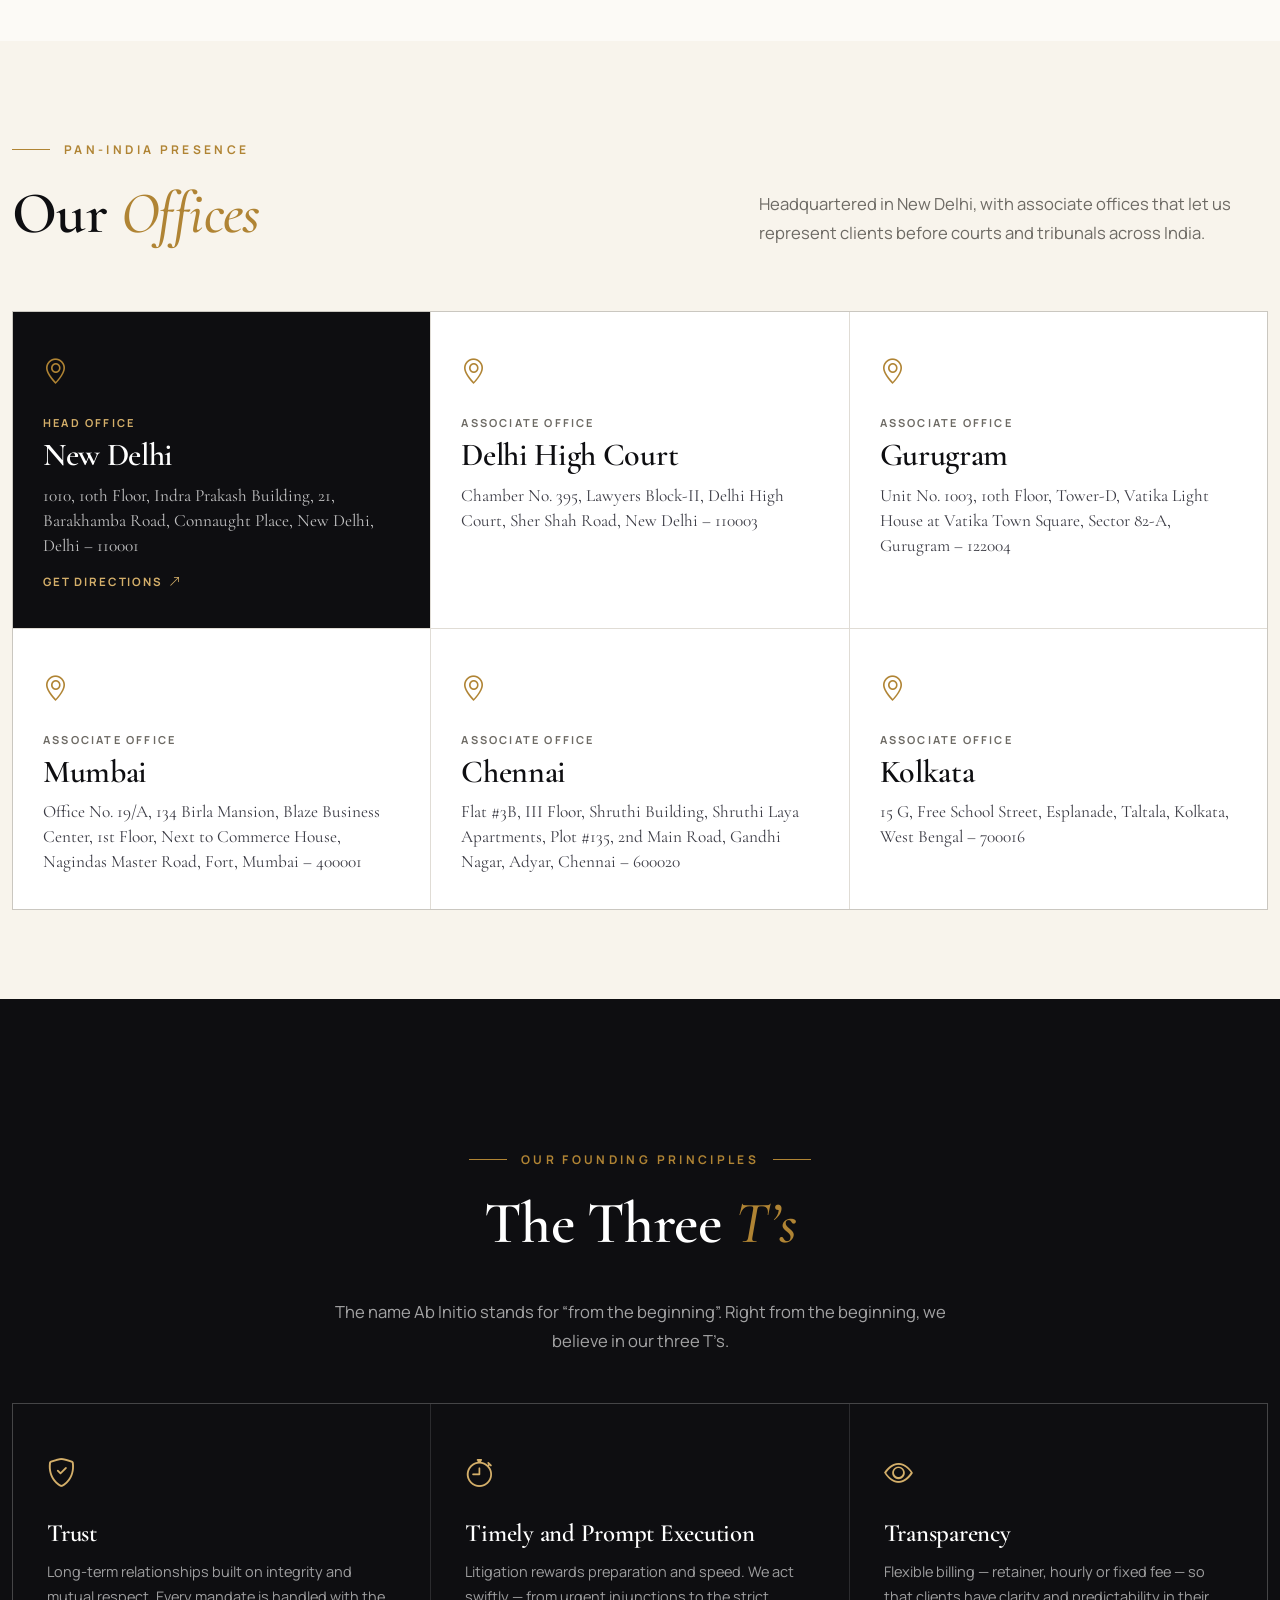
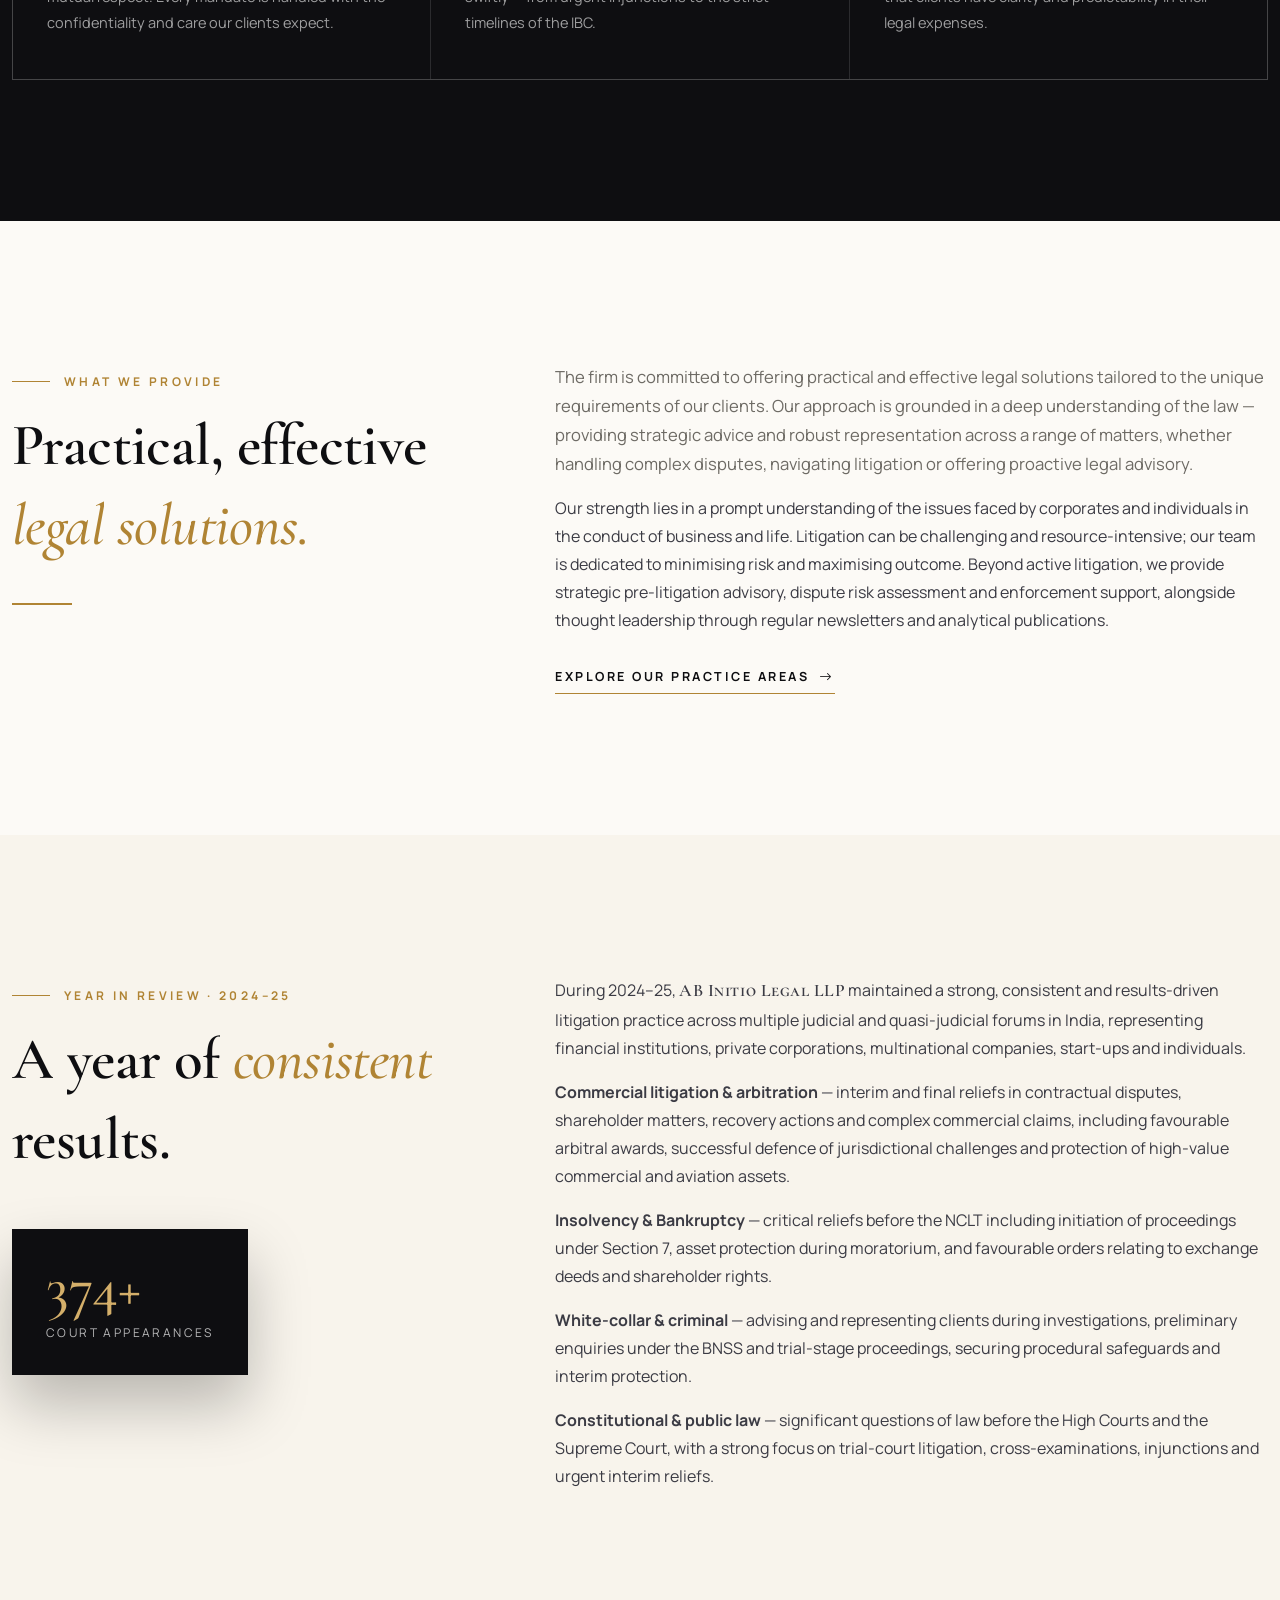
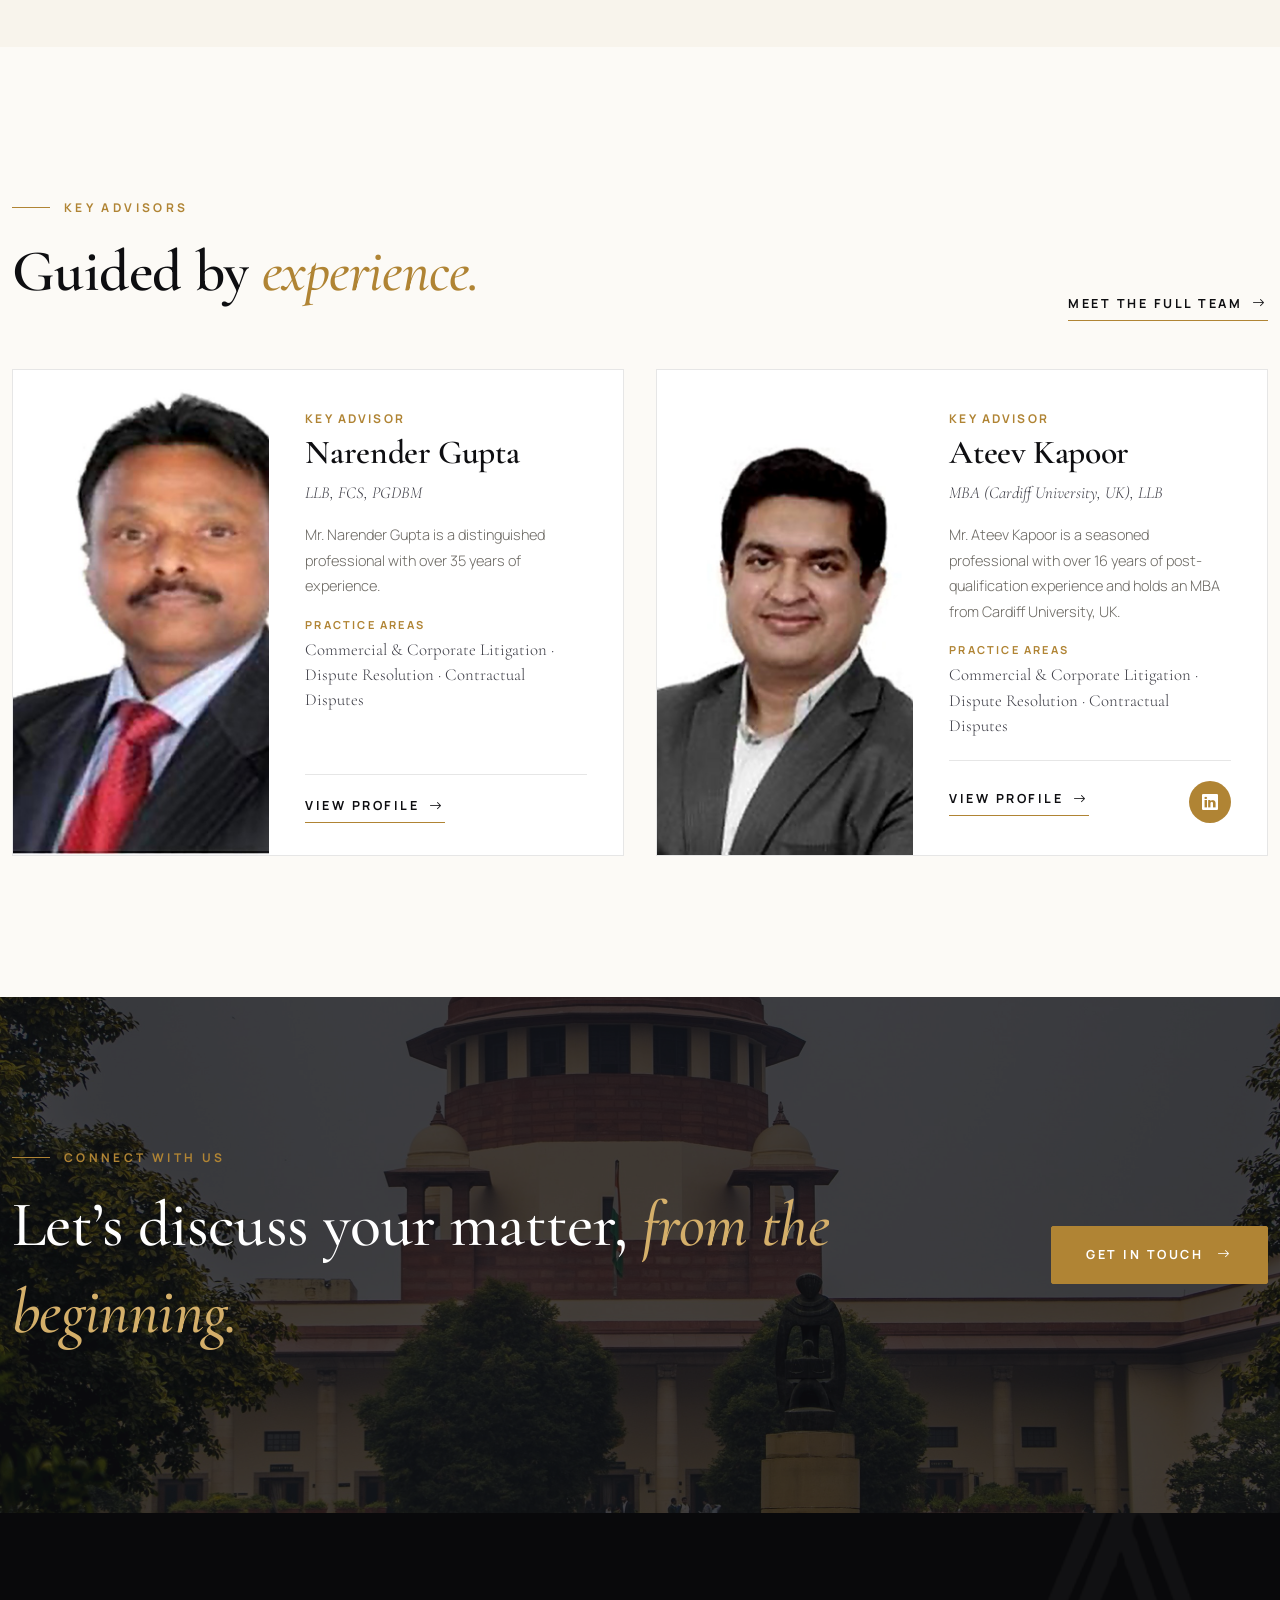
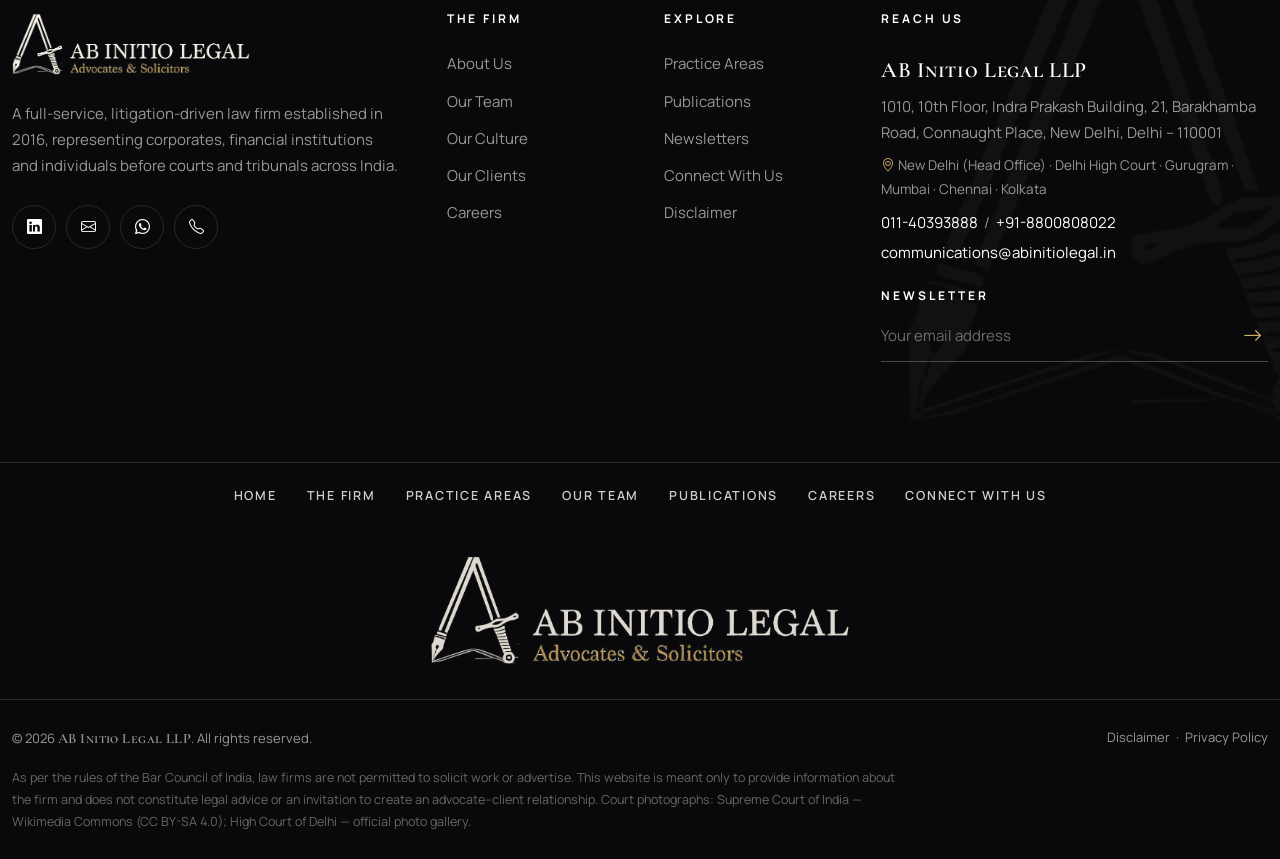
==== commit 7dfbce41: "yes updated" ====
--- a/about.html
+++ b/about.html
@@ -43,7 +43,7 @@
           </div>
           <div class="img-frame" data-reveal="fade">
             <div class="img-frame__main" data-reveal-img>
-              <img src="assets/img/banners/delhi-high-court-fountain.jpg" alt="Fountain at the High Court of Delhi" data-parallax="10" loading="lazy">
+              <img src="assets/img/banners/supreme-court-dome-portrait.jpg" alt="The Supreme Court of India" data-parallax="10" loading="lazy">
             </div>
             <div class="img-frame__badge" data-reveal data-delay=".3"><strong>50+</strong><span>Years of cumulative experience</span></div>
           </div>
--- a/assets/css/style.css
+++ b/assets/css/style.css
@@ -764,3 +764,39 @@
 @media (max-width: 767.98px) { .help-grid { grid-template-columns: minmax(0, 1fr); } .help-card { padding: 32px 26px; } .help-card ul { grid-template-columns: minmax(0, 1fr); } }
 .office-card__dir { display: inline-flex; gap: 6px; align-items: center; margin-top: 14px; font-size: 11.5px; font-weight: 700; letter-spacing: .16em; text-transform: uppercase; color: var(--gold-light); }
 .office-card__dir:hover { color: var(--white); }
+
+/* ===== Profile typography: one family, one heading size, one body size (client request) ===== */
+.profile-modal .profile-body { --pf-text: 15px; --pf-head: 17px; --pf-lh: 1.75; }
+.profile-modal .profile-body p,
+.profile-modal .profile-facts dt,
+.profile-modal .profile-facts dd,
+.profile-modal .focus-list li,
+.profile-modal .profile-bullets li { font-family: var(--f-body); font-size: var(--pf-text); line-height: var(--pf-lh); font-weight: 400; font-style: normal; letter-spacing: 0; text-transform: none; color: var(--ink-soft); }
+.profile-modal .profile-facts dt { font-weight: 600; color: var(--ink); padding-top: 11px; }
+.profile-modal .profile-facts dd a { color: var(--gold-dark); }
+.profile-modal .profile-subhead { font-family: var(--f-body); font-size: var(--pf-head); line-height: 1.4; font-weight: 700; letter-spacing: 0; color: var(--ink); margin: 28px 0 10px; }
+.profile-modal .profile-body p { margin-bottom: 12px; }
+.profile-modal .focus-list { columns: 1; }
+.profile-modal .focus-list li, .profile-modal .profile-bullets li { padding: 3px 0 3px 22px; position: relative; break-inside: avoid; }
+.profile-modal .profile-bullets { list-style: none; padding: 0; margin: 0 0 12px; }
+.profile-modal .focus-list li::before, .profile-modal .profile-bullets li::before { content: ""; position: absolute; left: 3px; top: 12px; width: 7px; height: 7px; border: 1px solid var(--gold); transform: rotate(45deg); }
+.profile-modal .team-card__qual { font-family: var(--f-body); font-style: normal; font-size: var(--pf-text); }
+
+/* Footer navigation (repeats the main menu) + logo-form brand */
+.footer-nav { border-top: 1px solid var(--line-light); }
+.footer-nav .container-xl { display: flex; flex-wrap: wrap; justify-content: center; gap: 6px 30px; padding-top: 22px; padding-bottom: 22px; }
+.footer-nav a { font-size: 12.5px; font-weight: 600; letter-spacing: .14em; text-transform: uppercase; color: rgba(255,255,255,.8); }
+.footer-nav a:hover { color: var(--gold-light); }
+.footer-brand { text-align: center; padding: 26px 16px 34px; }
+.footer-brand img { width: min(420px, 80vw); height: auto; opacity: .9; }
+.preloader__mark { width: min(300px, 70vw); }
+.form-note { font-size: 13.5px; color: var(--muted); margin: 0 0 22px; }
+.contact-firm img { height: 64px; width: auto; }
+
+/* Firm name in the form of the logo */
+.firm-name { font-family: var(--f-display); font-variant: small-caps; font-weight: 600; letter-spacing: .03em; font-size: 1.1em; white-space: nowrap; }
+.eyebrow .firm-name, .team-card__role .firm-name, .cover-date .firm-name { font-family: inherit; font-variant: normal; font-size: inherit; letter-spacing: inherit; font-weight: inherit; }
+.testimonial { display: flex; flex-direction: column; }
+.testimonial blockquote { font-size: 1.28rem; margin-bottom: 22px; }
+.testimonial .who { margin-top: auto; }
+.testimonial small { display: block; margin-top: 4px; }
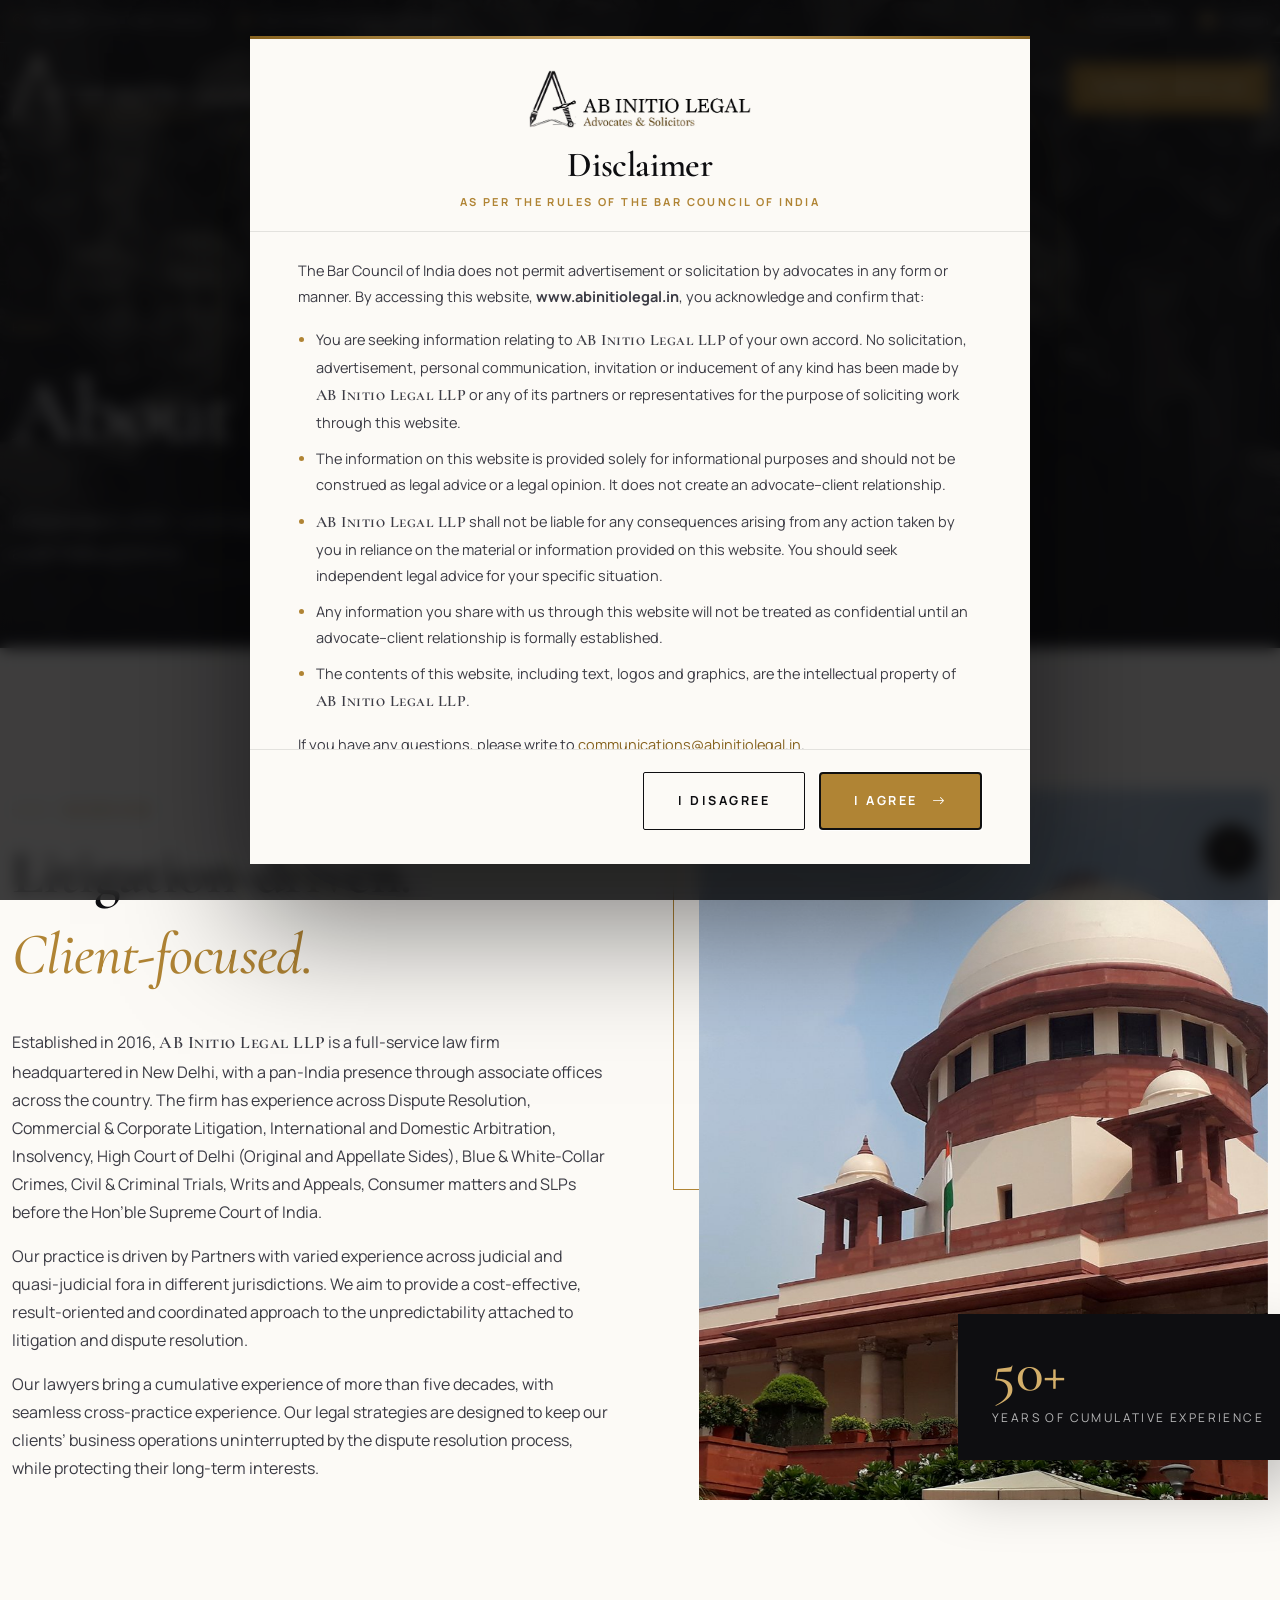
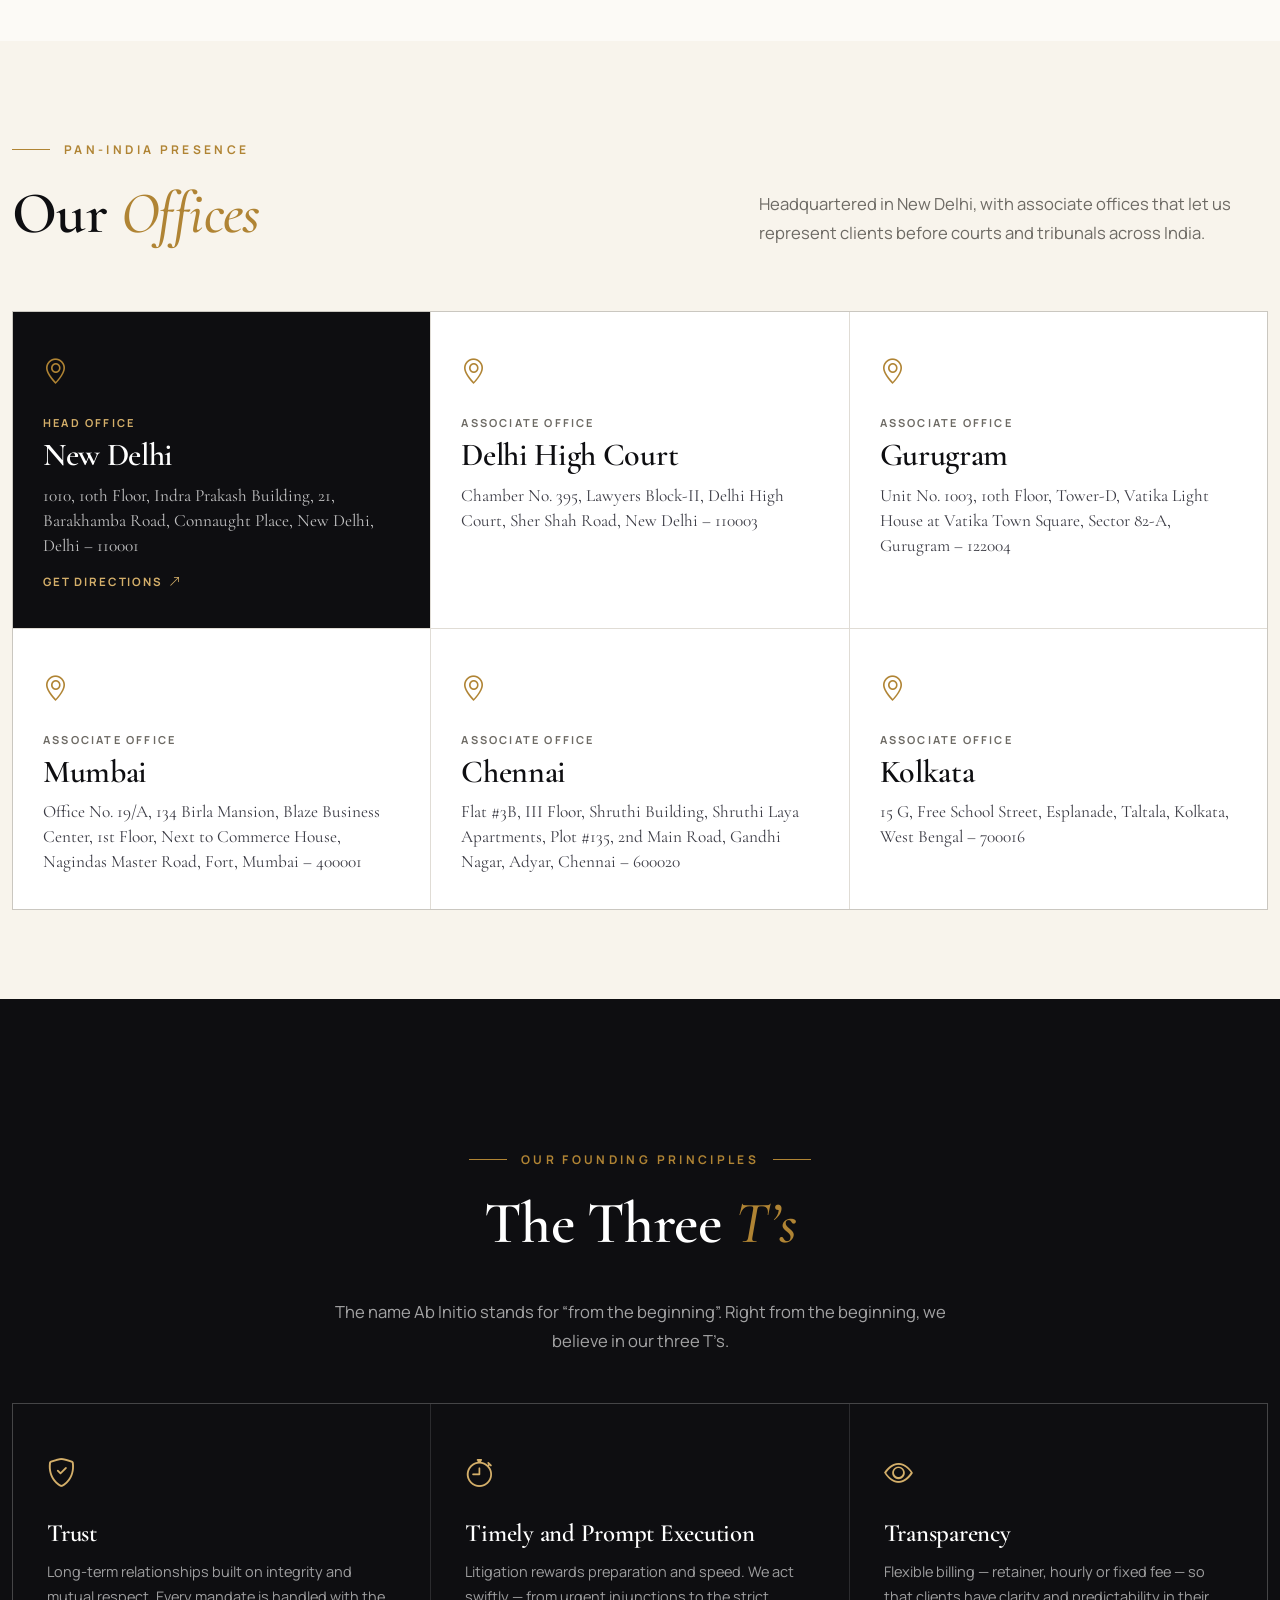
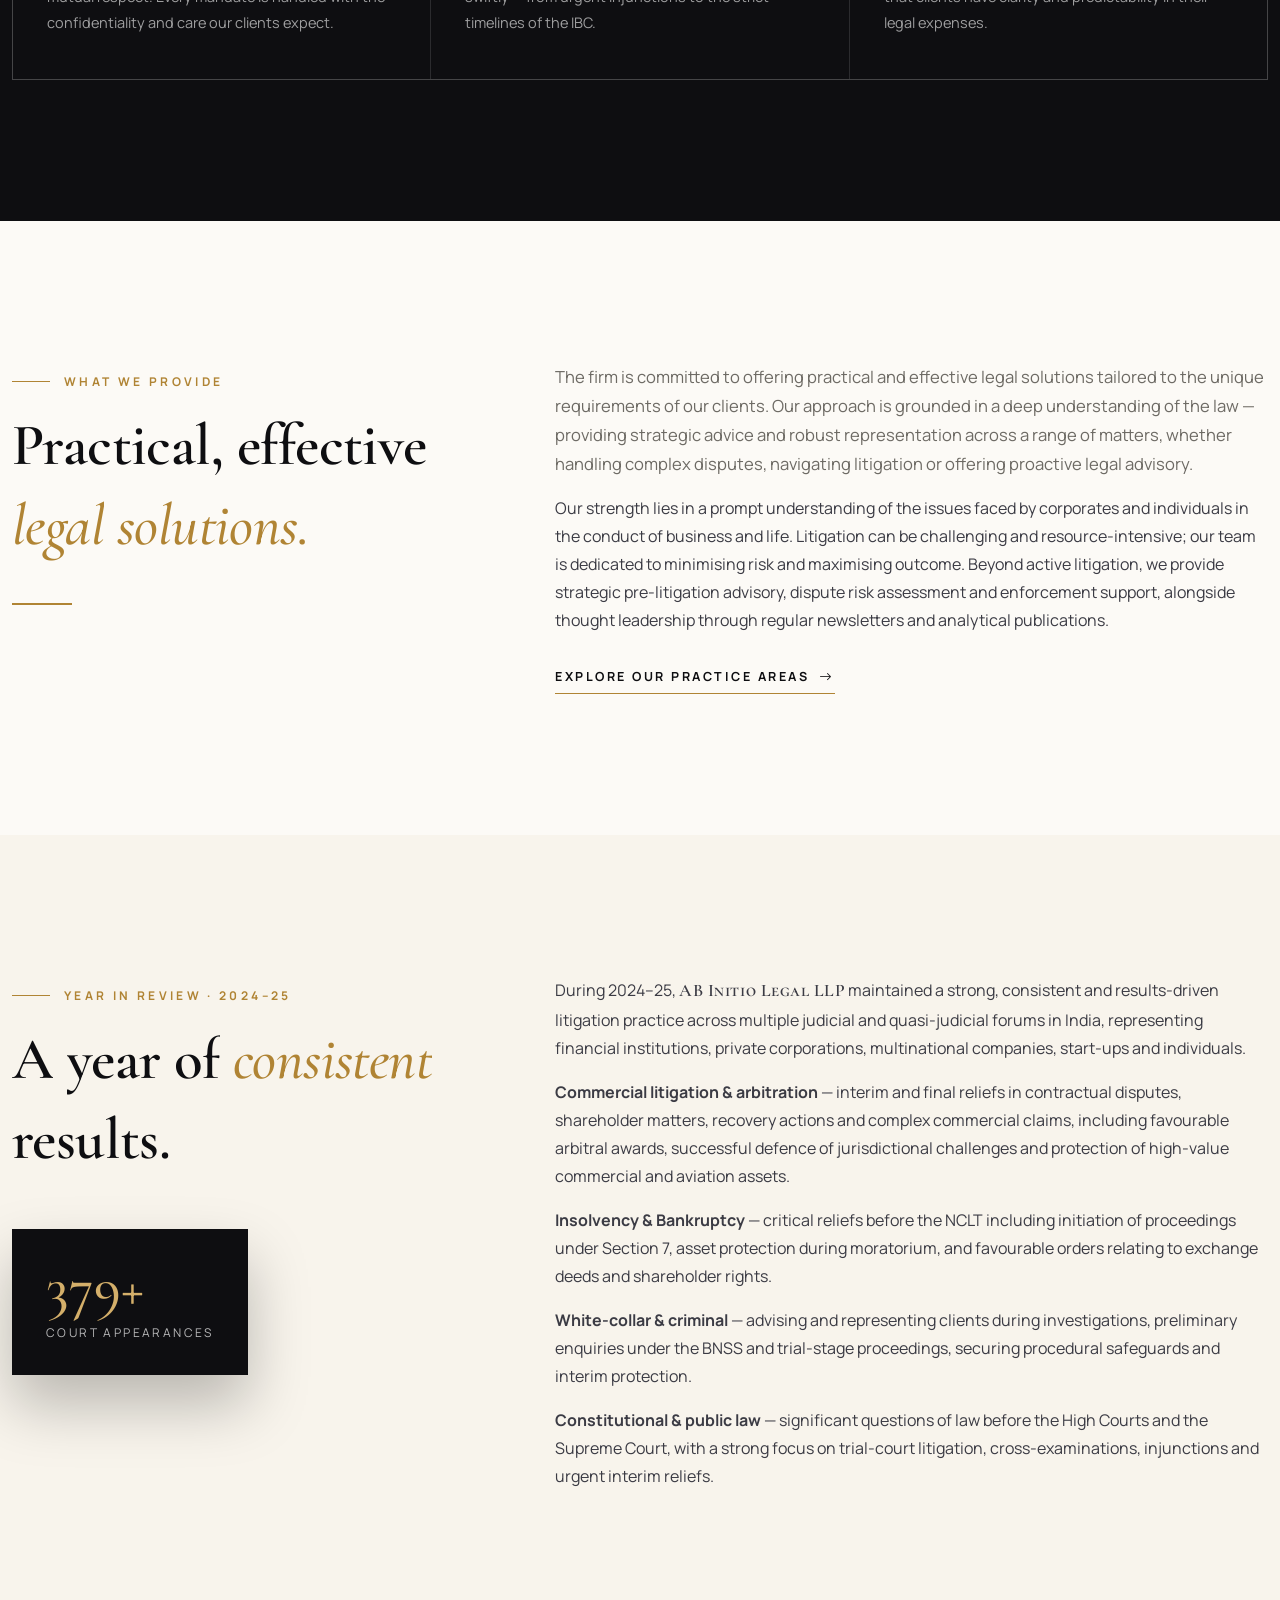
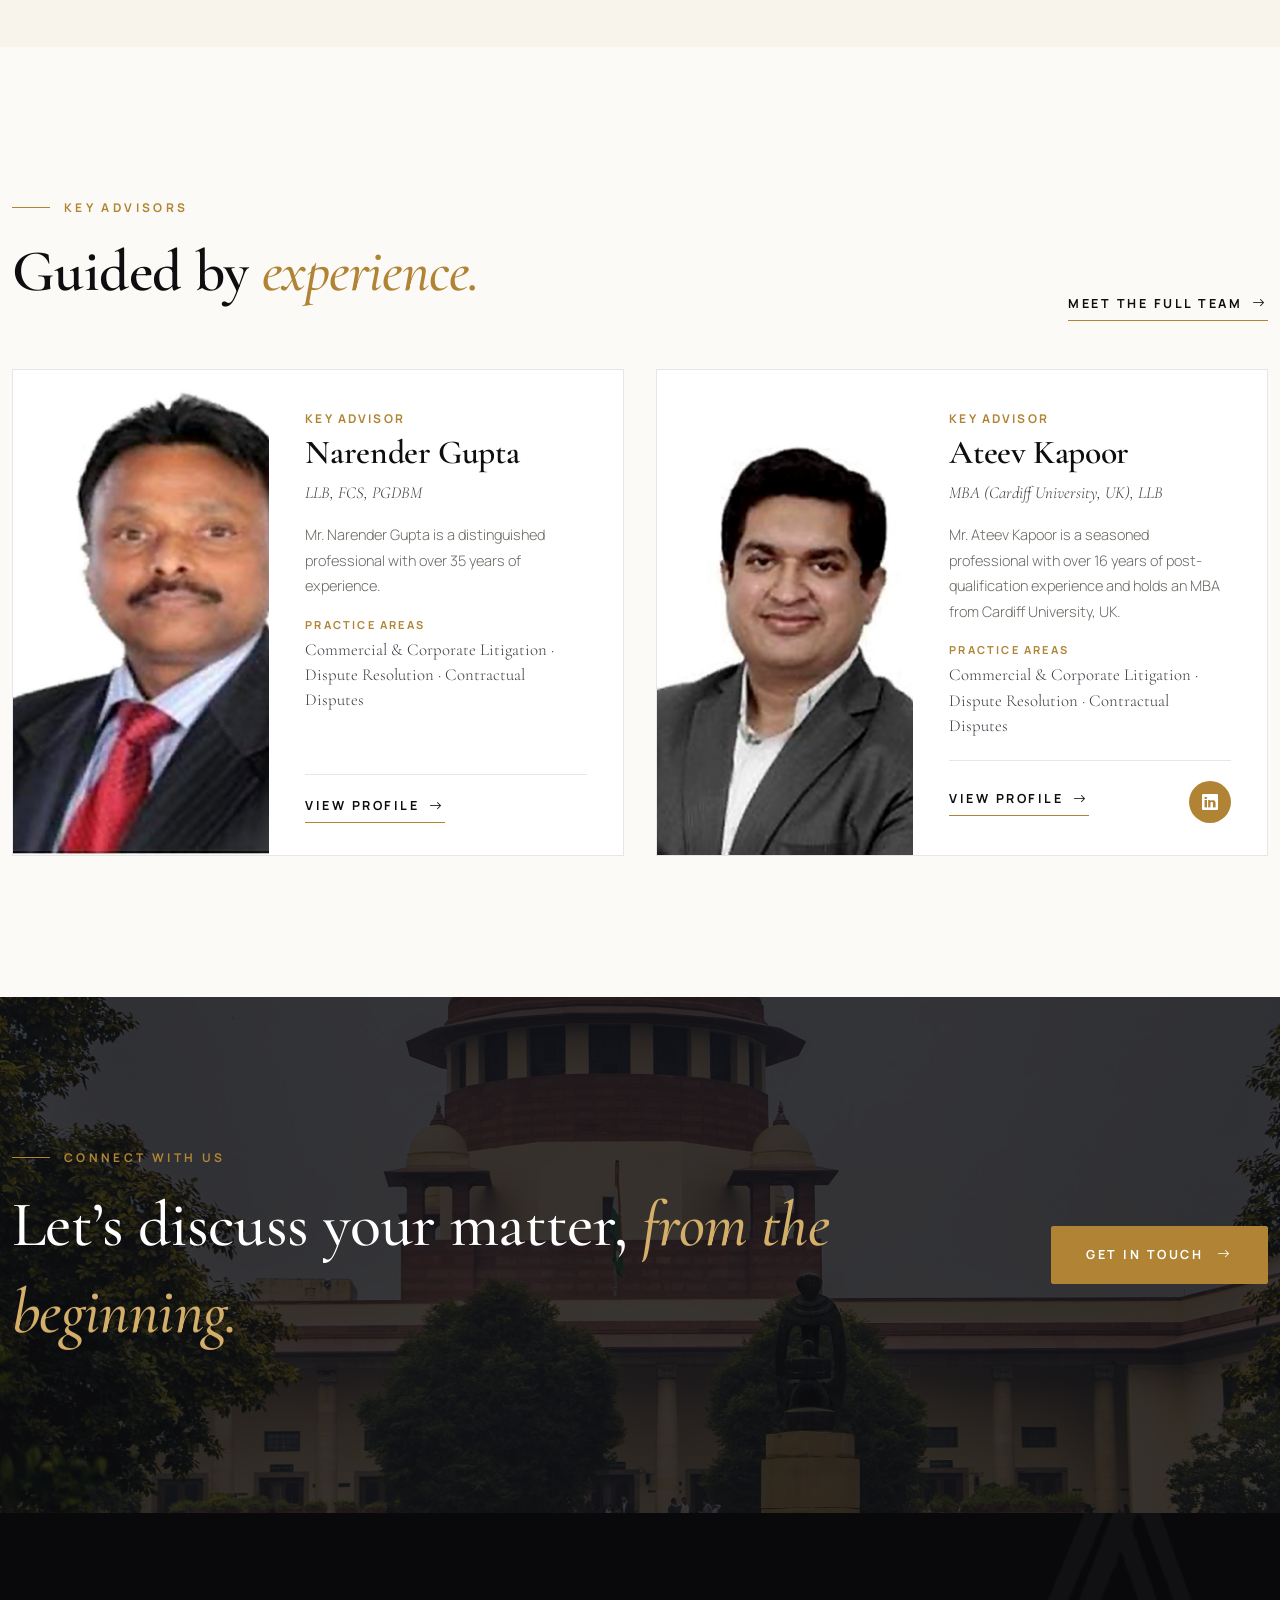
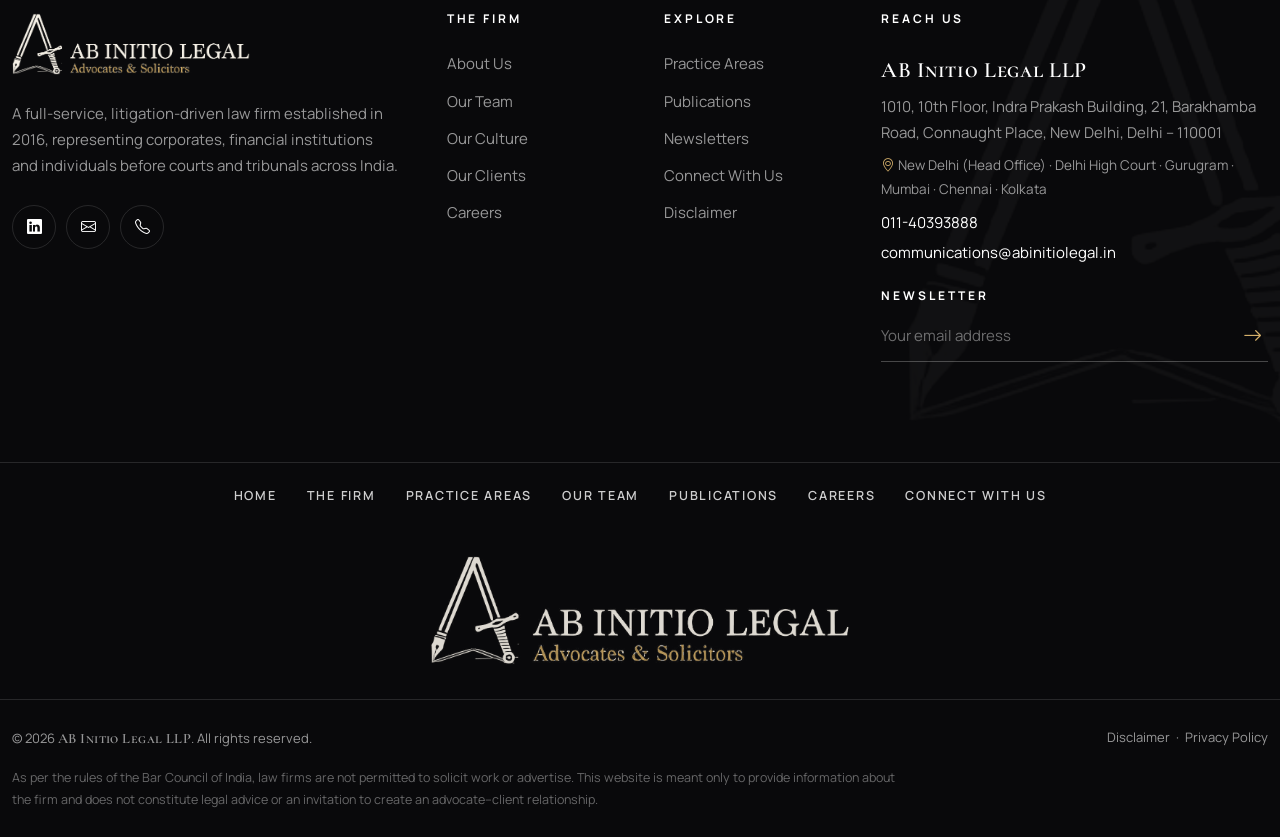
==== commit 257db88f: "updated" ====
--- a/about.html
+++ b/about.html
@@ -23,7 +23,7 @@
 
   <main>
     <section class="page-banner">
-      <div class="page-banner__img" style="background-image:url('assets/img/banners/law-library.jpg');background-position:center 45%" data-parallax="10"></div>
+      <div class="page-banner__img" style="background-image:url('assets/img/banners/courtroom-engraving.jpg');background-position:center 45%" data-parallax="10"></div>
       <div class="container-xl">
         <ul class="crumbs"><li><a href="index.html">Home</a></li><li>About Us</li></ul>
         <h1 data-split>About <em>the Firm</em></h1>
--- a/assets/css/style.css
+++ b/assets/css/style.css
@@ -800,3 +800,22 @@
 .testimonial blockquote { font-size: 1.28rem; margin-bottom: 22px; }
 .testimonial .who { margin-top: auto; }
 .testimonial small { display: block; margin-top: 4px; }
+
+/* Testimonial client photos */
+.testimonial__person { margin-top: auto; display: flex; align-items: center; gap: 14px; }
+.testimonial__photo { width: 58px; height: 58px; border-radius: 50%; object-fit: cover; object-position: center top; border: 2px solid var(--gold-pale); flex: 0 0 auto; }
+.testimonial .testimonial__person .who { margin-top: 0; }
+
+/* Greyish overlay on all background images behind text (client request) — keeps text legible */
+.hero__slide::after {
+  background:
+    linear-gradient(rgba(20,20,24,.38), rgba(20,20,24,.38)),
+    linear-gradient(90deg, rgba(10,10,13,.88) 0%, rgba(10,10,13,.62) 40%, rgba(10,10,13,.3) 75%, rgba(10,10,13,.35) 100%),
+    linear-gradient(0deg, rgba(10,10,13,.85) 0%, rgba(10,10,13,0) 40%);
+}
+.page-banner::after {
+  background:
+    linear-gradient(rgba(20,20,24,.42), rgba(20,20,24,.42)),
+    linear-gradient(0deg, rgba(10,10,13,.95) 5%, rgba(10,10,13,.5) 55%, rgba(10,10,13,.65) 100%);
+}
+.cta-band__img { opacity: .18; }
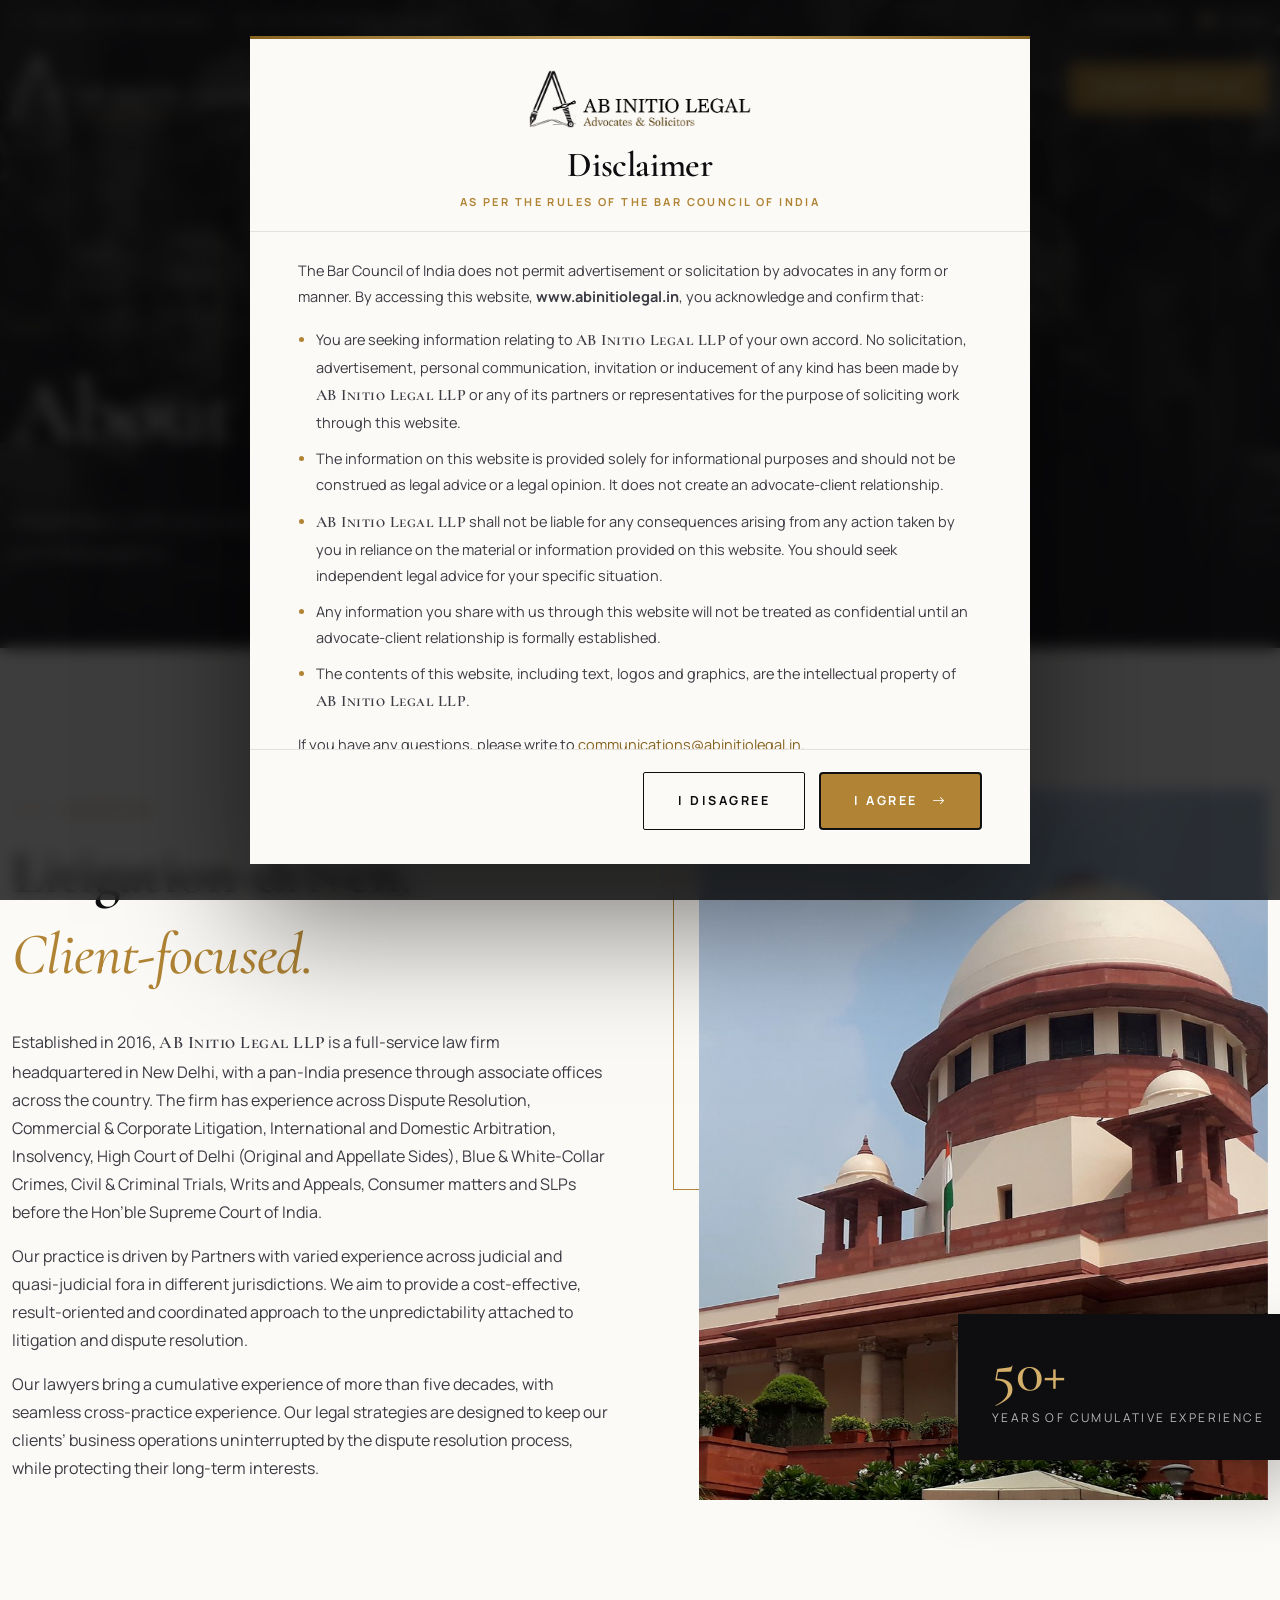
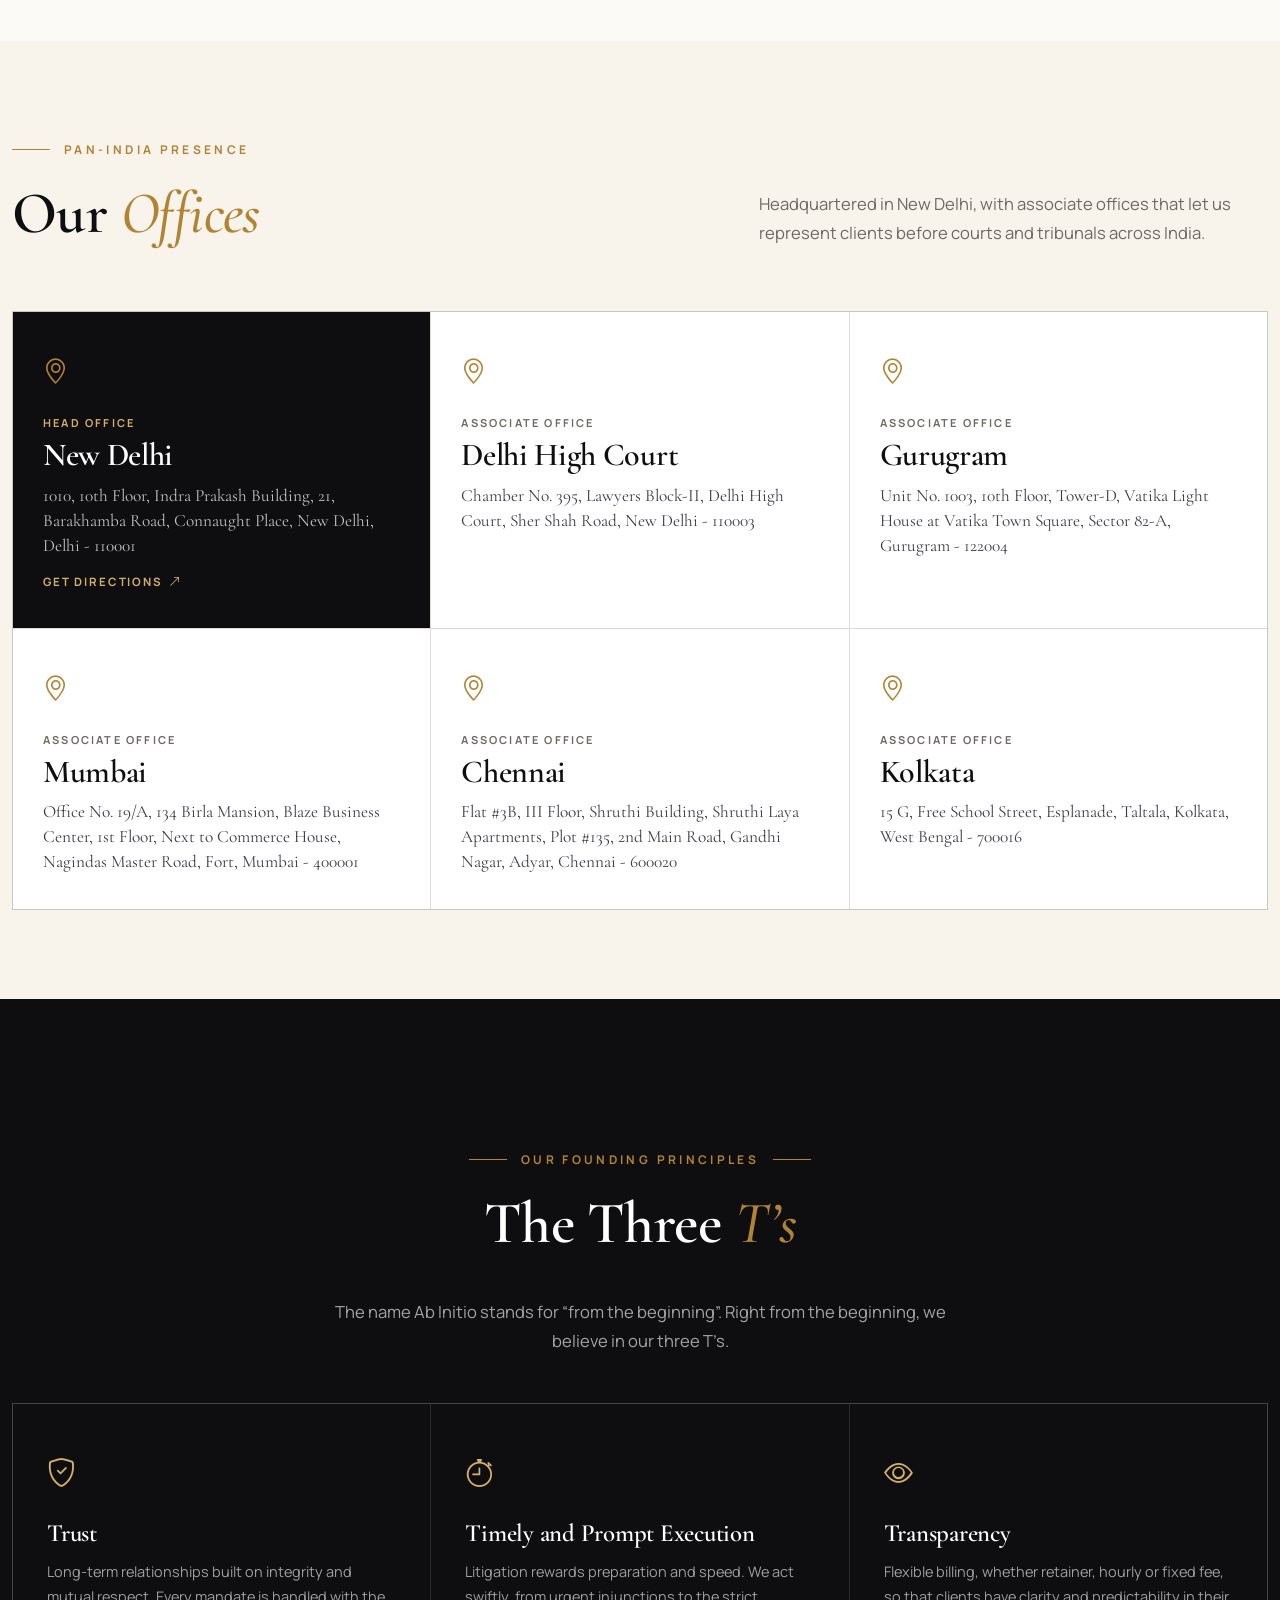
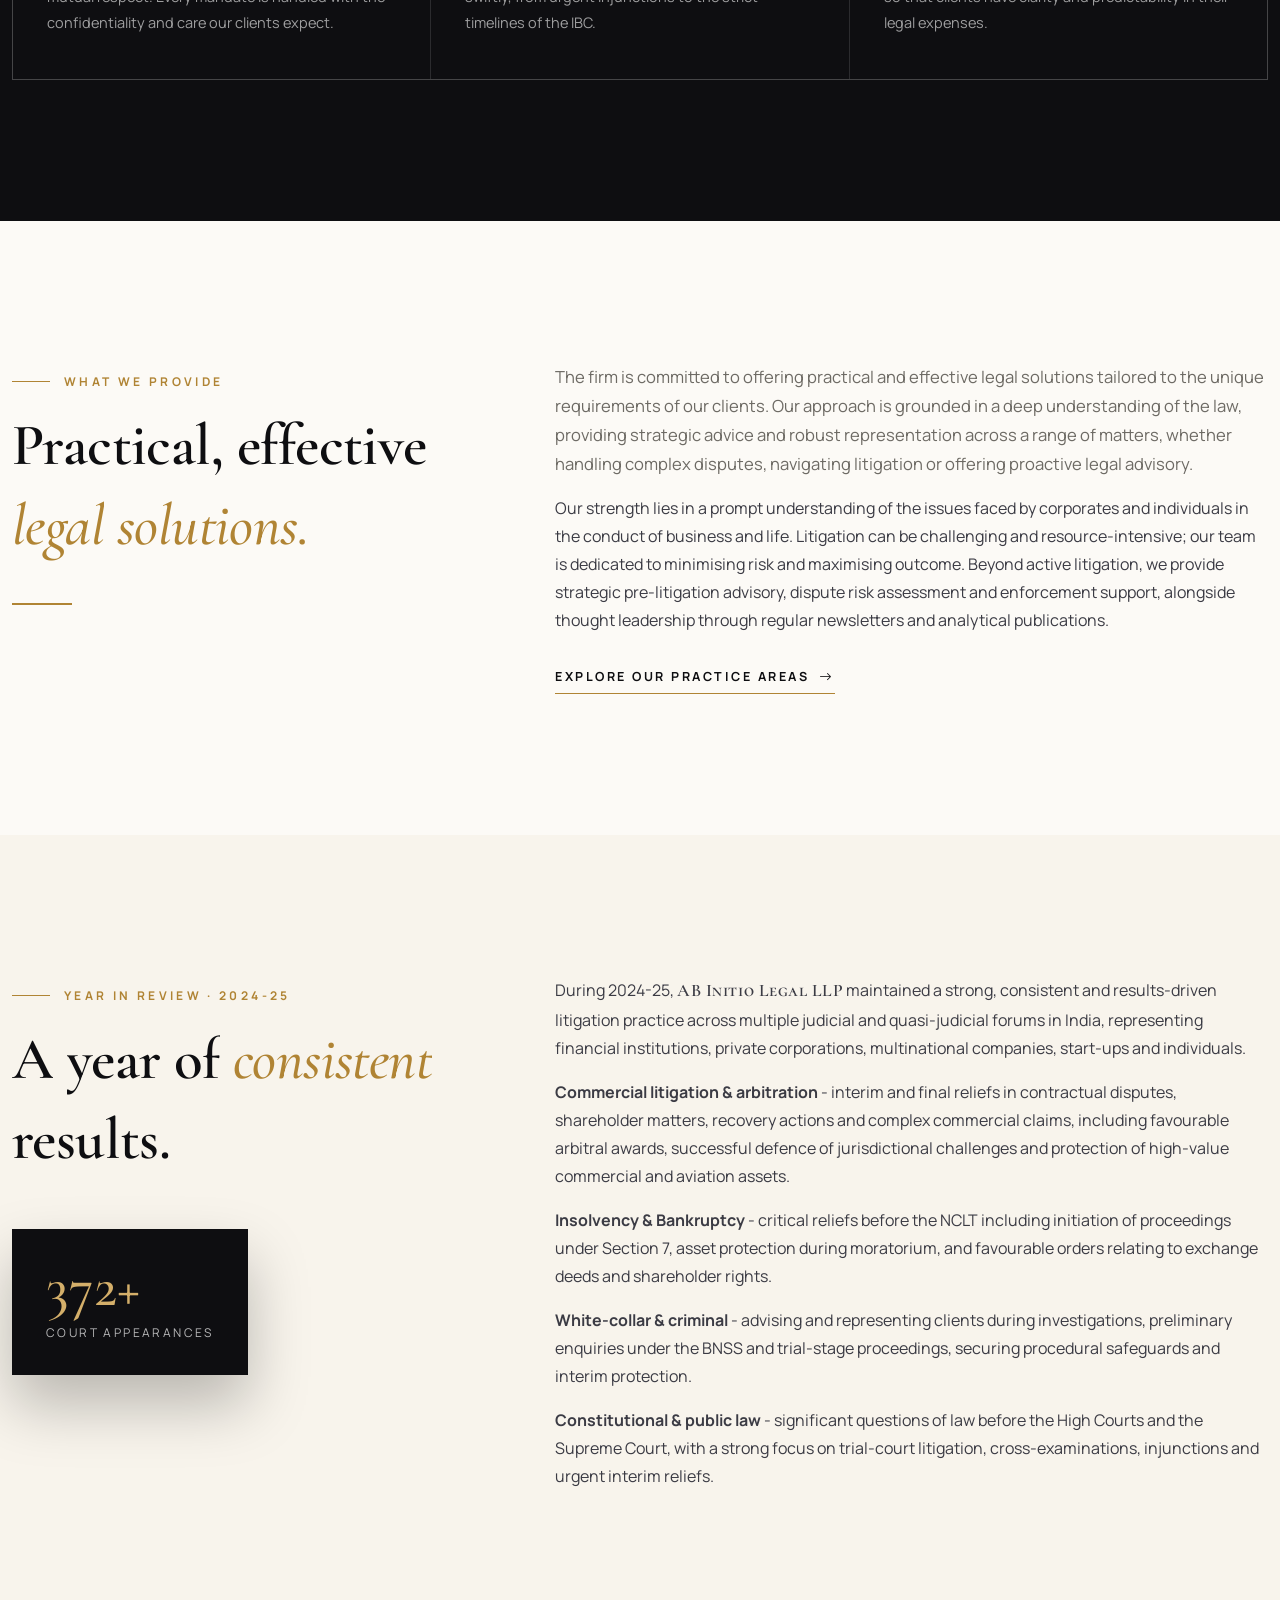
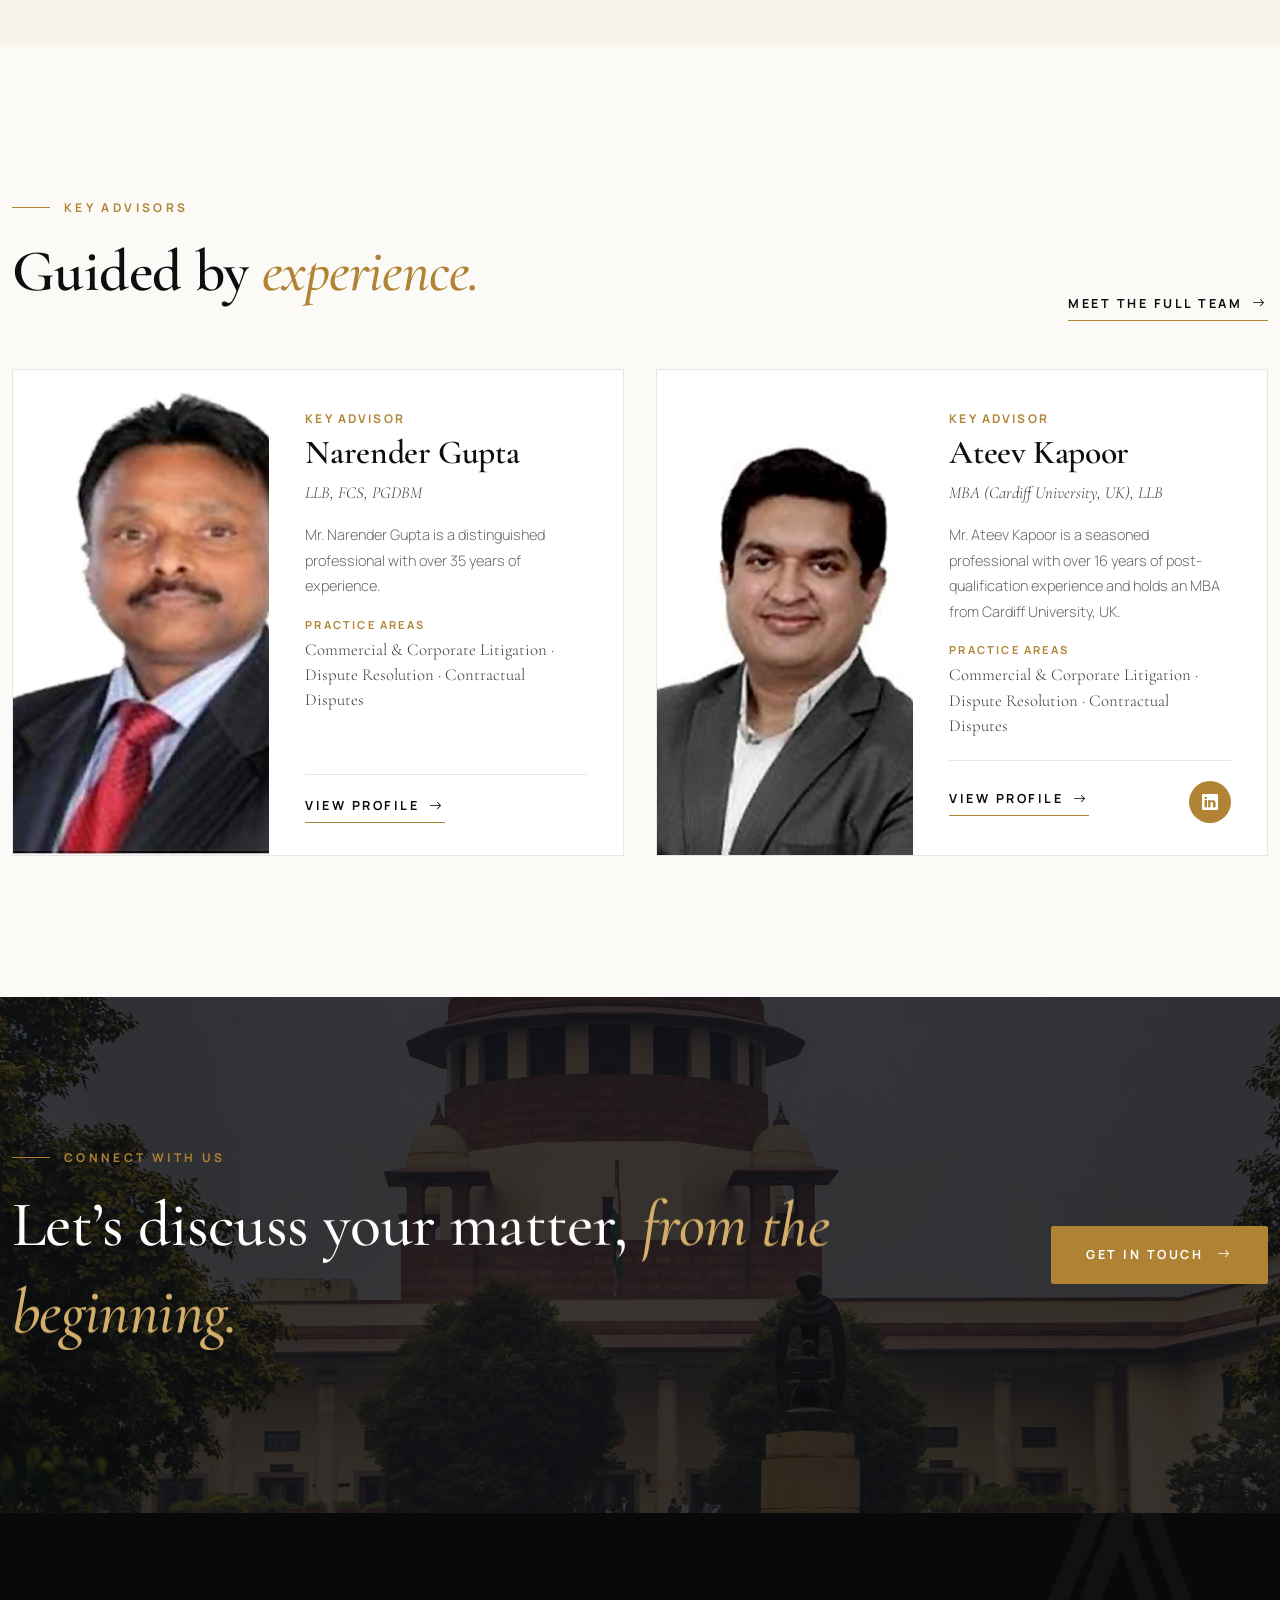
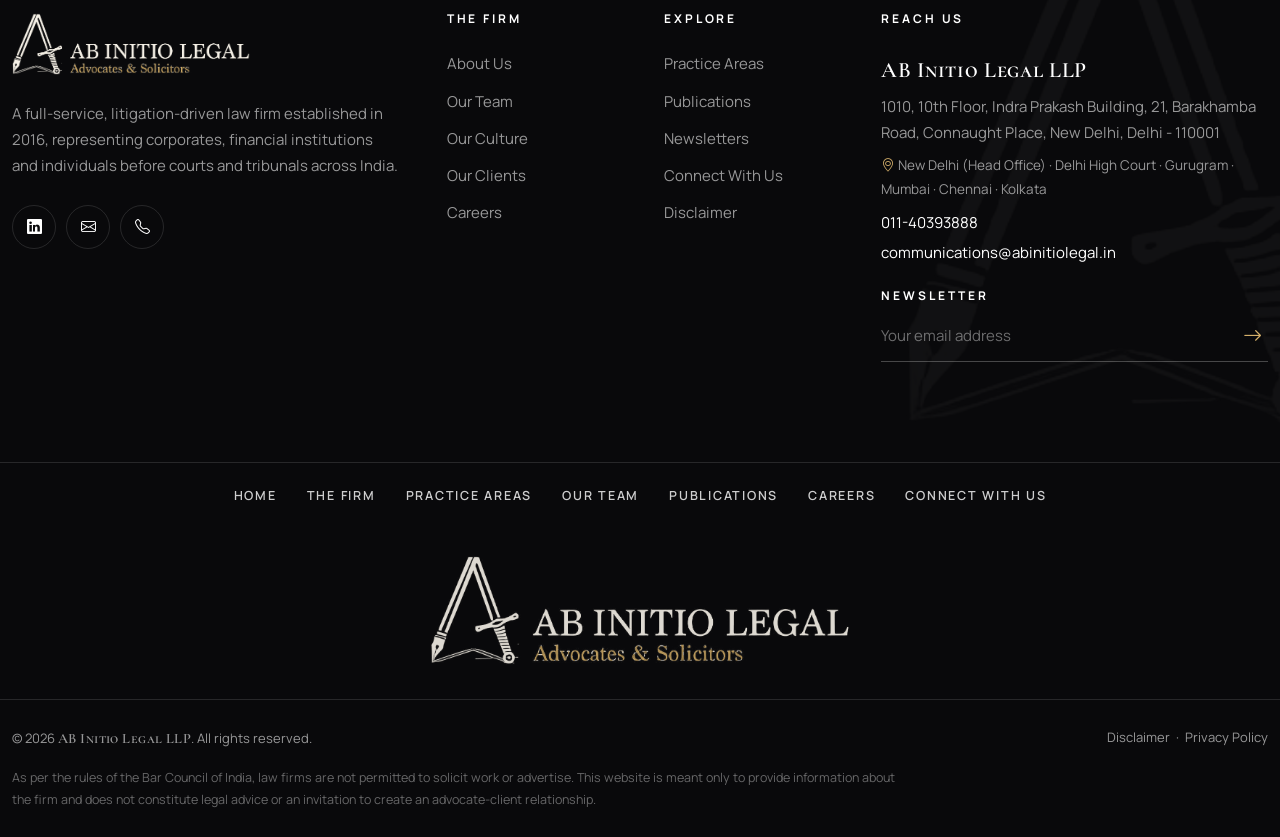
==== commit 3abcd1dc: "changes done" ====
--- a/about.html
+++ b/about.html
@@ -27,7 +27,7 @@
       <div class="container-xl">
         <ul class="crumbs"><li><a href="index.html">Home</a></li><li>About Us</li></ul>
         <h1 data-split>About <em>the Firm</em></h1>
-        <p>Established in 2016 — a full-service law firm headquartered in New Delhi, with a pan-India presence.</p>
+        <p>Established in 2016, a full-service law firm headquartered in New Delhi, with a pan-India presence.</p>
       </div>
     </section>
 
@@ -73,8 +73,8 @@
         </div>
         <div class="review-grid cols-3" data-stagger>
           <div class="review-card" data-stagger-item><i class="bi bi-shield-check"></i><h4>Trust</h4><p>Long-term relationships built on integrity and mutual respect. Every mandate is handled with the confidentiality and care our clients expect.</p></div>
-          <div class="review-card" data-stagger-item><i class="bi bi-stopwatch"></i><h4>Timely and Prompt Execution</h4><p>Litigation rewards preparation and speed. We act swiftly — from urgent injunctions to the strict timelines of the IBC.</p></div>
-          <div class="review-card" data-stagger-item><i class="bi bi-eye"></i><h4>Transparency</h4><p>Flexible billing — retainer, hourly or fixed fee — so that clients have clarity and predictability in their legal expenses.</p></div>
+          <div class="review-card" data-stagger-item><i class="bi bi-stopwatch"></i><h4>Timely and Prompt Execution</h4><p>Litigation rewards preparation and speed. We act swiftly, from urgent injunctions to the strict timelines of the IBC.</p></div>
+          <div class="review-card" data-stagger-item><i class="bi bi-eye"></i><h4>Transparency</h4><p>Flexible billing, whether retainer, hourly or fixed fee, so that clients have clarity and predictability in their legal expenses.</p></div>
         </div>
       </div>
     </section>
@@ -88,7 +88,7 @@
             <div class="divider-gold"></div>
           </div>
           <div class="col-lg-7">
-            <p class="lead-text" style="max-width:none" data-reveal>The firm is committed to offering practical and effective legal solutions tailored to the unique requirements of our clients. Our approach is grounded in a deep understanding of the law — providing strategic advice and robust representation across a range of matters, whether handling complex disputes, navigating litigation or offering proactive legal advisory.</p>
+            <p class="lead-text" style="max-width:none" data-reveal>The firm is committed to offering practical and effective legal solutions tailored to the unique requirements of our clients. Our approach is grounded in a deep understanding of the law, providing strategic advice and robust representation across a range of matters, whether handling complex disputes, navigating litigation or offering proactive legal advisory.</p>
             <p data-reveal>Our strength lies in a prompt understanding of the issues faced by corporates and individuals in the conduct of business and life. Litigation can be challenging and resource-intensive; our team is dedicated to minimising risk and maximising outcome. Beyond active litigation, we provide strategic pre-litigation advisory, dispute risk assessment and enforcement support, alongside thought leadership through regular newsletters and analytical publications.</p>
             <a class="link-arrow mt-3" href="practice-areas.html" data-reveal>Explore our practice areas <i class="bi bi-arrow-right"></i></a>
           </div>
@@ -100,18 +100,18 @@
       <div class="container-xl">
         <div class="row g-5 align-items-start">
           <div class="col-lg-5">
-            <div class="eyebrow" data-reveal>Year in Review · 2024–25</div>
+            <div class="eyebrow" data-reveal>Year in Review · 2024-25</div>
             <h2 class="section-title" data-split>A year of <em>consistent</em> results.</h2>
             <div class="img-frame__badge position-relative d-inline-block mt-3" style="right:auto;bottom:auto" data-reveal>
               <strong><span data-count="410">410</span>+</strong><span>Court appearances</span>
             </div>
           </div>
           <div class="col-lg-7">
-            <p data-reveal>During 2024–25, Ab Initio Legal LLP maintained a strong, consistent and results-driven litigation practice across multiple judicial and quasi-judicial forums in India, representing financial institutions, private corporations, multinational companies, start-ups and individuals.</p>
-            <p data-reveal><strong>Commercial litigation &amp; arbitration</strong> — interim and final reliefs in contractual disputes, shareholder matters, recovery actions and complex commercial claims, including favourable arbitral awards, successful defence of jurisdictional challenges and protection of high-value commercial and aviation assets.</p>
-            <p data-reveal><strong>Insolvency &amp; Bankruptcy</strong> — critical reliefs before the NCLT including initiation of proceedings under Section 7, asset protection during moratorium, and favourable orders relating to exchange deeds and shareholder rights.</p>
-            <p data-reveal><strong>White-collar &amp; criminal</strong> — advising and representing clients during investigations, preliminary enquiries under the BNSS and trial-stage proceedings, securing procedural safeguards and interim protection.</p>
-            <p data-reveal><strong>Constitutional &amp; public law</strong> — significant questions of law before the High Courts and the Supreme Court, with a strong focus on trial-court litigation, cross-examinations, injunctions and urgent interim reliefs.</p>
+            <p data-reveal>During 2024-25, Ab Initio Legal LLP maintained a strong, consistent and results-driven litigation practice across multiple judicial and quasi-judicial forums in India, representing financial institutions, private corporations, multinational companies, start-ups and individuals.</p>
+            <p data-reveal><strong>Commercial litigation &amp; arbitration</strong> - interim and final reliefs in contractual disputes, shareholder matters, recovery actions and complex commercial claims, including favourable arbitral awards, successful defence of jurisdictional challenges and protection of high-value commercial and aviation assets.</p>
+            <p data-reveal><strong>Insolvency &amp; Bankruptcy</strong> - critical reliefs before the NCLT including initiation of proceedings under Section 7, asset protection during moratorium, and favourable orders relating to exchange deeds and shareholder rights.</p>
+            <p data-reveal><strong>White-collar &amp; criminal</strong> - advising and representing clients during investigations, preliminary enquiries under the BNSS and trial-stage proceedings, securing procedural safeguards and interim protection.</p>
+            <p data-reveal><strong>Constitutional &amp; public law</strong> - significant questions of law before the High Courts and the Supreme Court, with a strong focus on trial-court litigation, cross-examinations, injunctions and urgent interim reliefs.</p>
           </div>
         </div>
       </div>
--- a/assets/css/style.css
+++ b/assets/css/style.css
@@ -819,3 +819,27 @@
     linear-gradient(0deg, rgba(10,10,13,.95) 5%, rgba(10,10,13,.5) 55%, rgba(10,10,13,.65) 100%);
 }
 .cta-band__img { opacity: .18; }
+
+/* Delhi High Court gate photo: keep near its natural 16:9 shape (less enlargement, nothing cropped) */
+.split--photo { min-height: 0; grid-template-columns: 1.15fr 1fr; }
+.split--photo .split__img { aspect-ratio: 16 / 9; align-self: center; }
+.split--photo .split__img img { position: absolute; inset: 0; width: 100%; height: 100%; object-fit: cover; object-position: center; }
+.split--photo .split__body { padding: clamp(40px, 5vw, 80px); }
+@media (max-width: 991.98px) { .split--photo { grid-template-columns: 1fr; } .split--photo .split__img { min-height: 0; } }
+
+/* Home hero: black & white background images (client request) */
+.hero__img { filter: grayscale(100%) contrast(1.05); }
+
+/* Hero slide label ("Supreme Court of India" / "High Court of Delhi") on the right side */
+.hero__label { position: absolute; top: 150px; right: max(16px, calc((100vw - 1280px) / 2 + 12px)); margin: 0; flex-direction: row-reverse; }
+.hero__label::before { width: 44px; }
+@media (max-width: 1199.98px), (max-height: 600px) {
+  .hero__caption { max-width: none; }
+  .hero__label { position: static; display: flex; width: 100%; flex-direction: row; justify-content: flex-end; margin-bottom: 22px; }
+}
+@media (max-width: 767.98px) { .hero__label { font-size: 10.5px; letter-spacing: .22em; margin-bottom: 16px; } }
+@media (max-width: 767.98px) and (max-height: 700px) {
+  .hero__text { display: none; }
+  .hero__content { padding-top: 84px; }
+  .hero__title { margin-bottom: 18px; }
+}
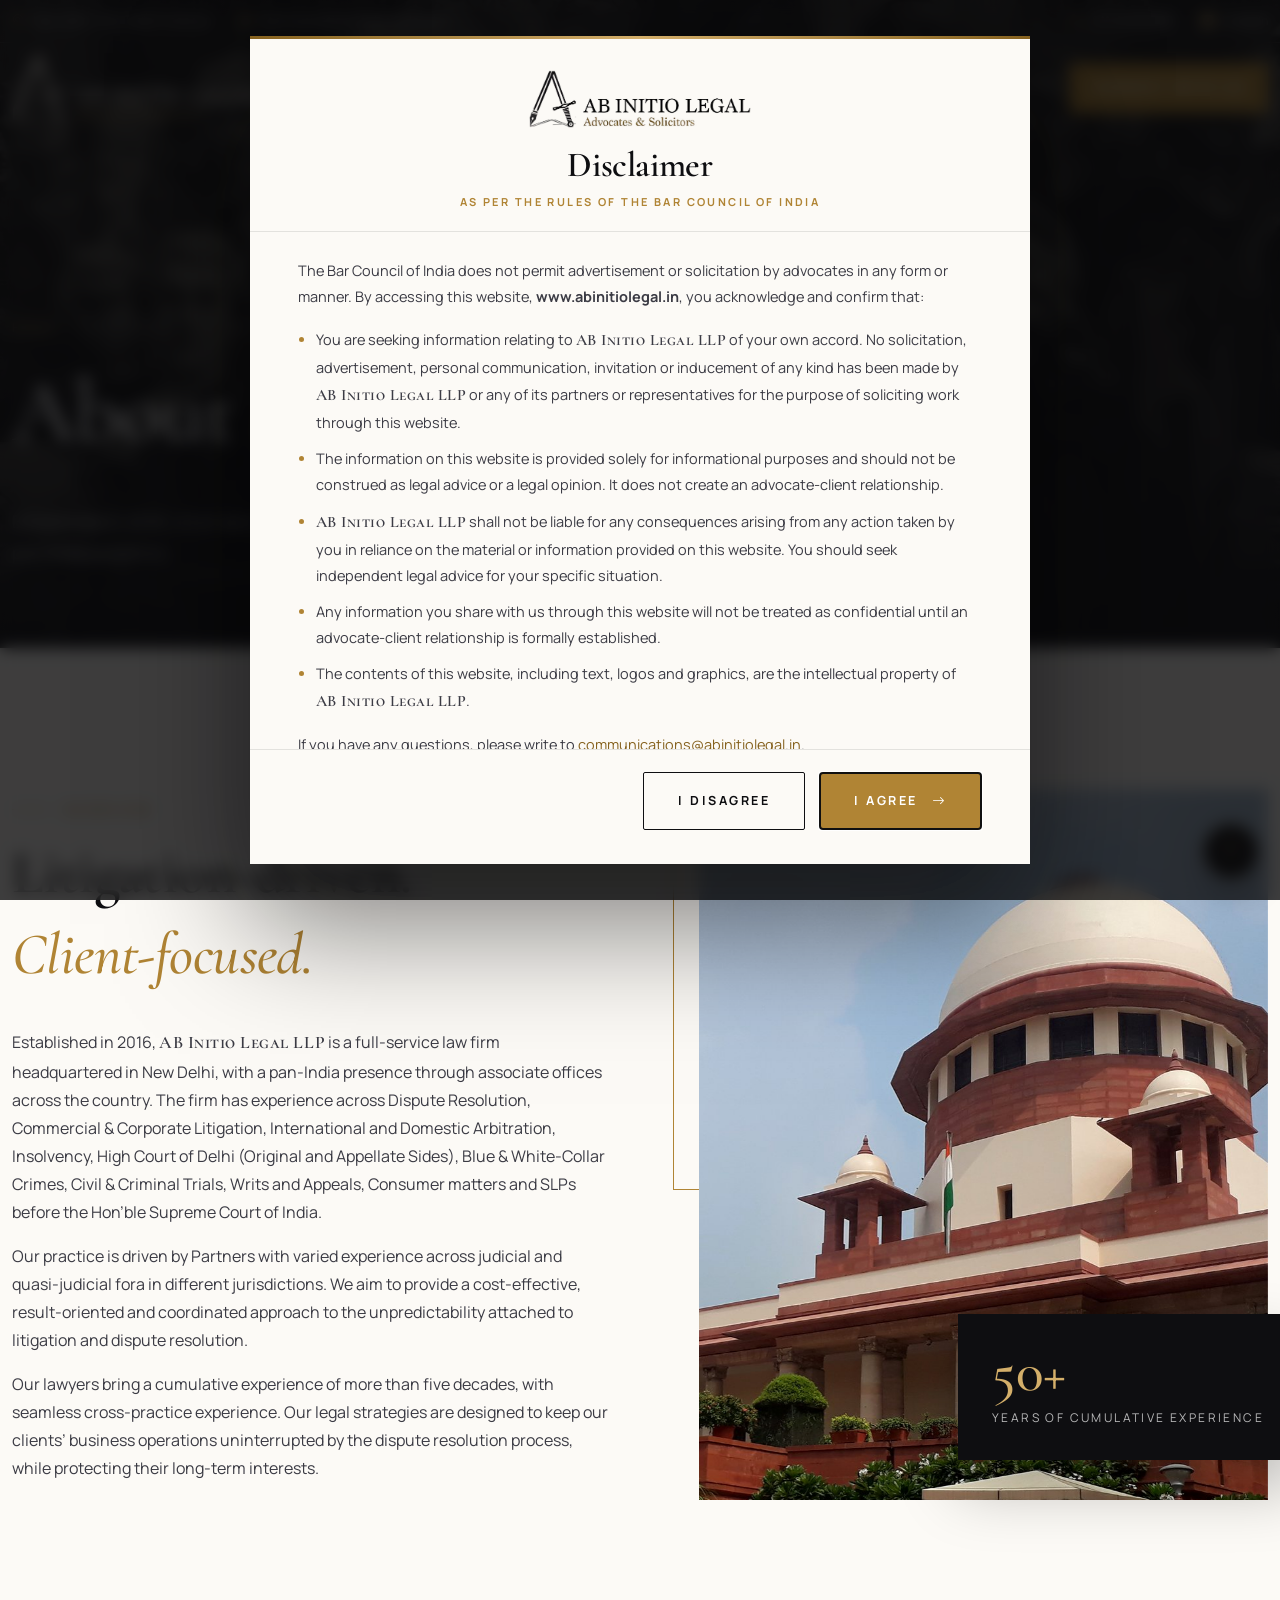
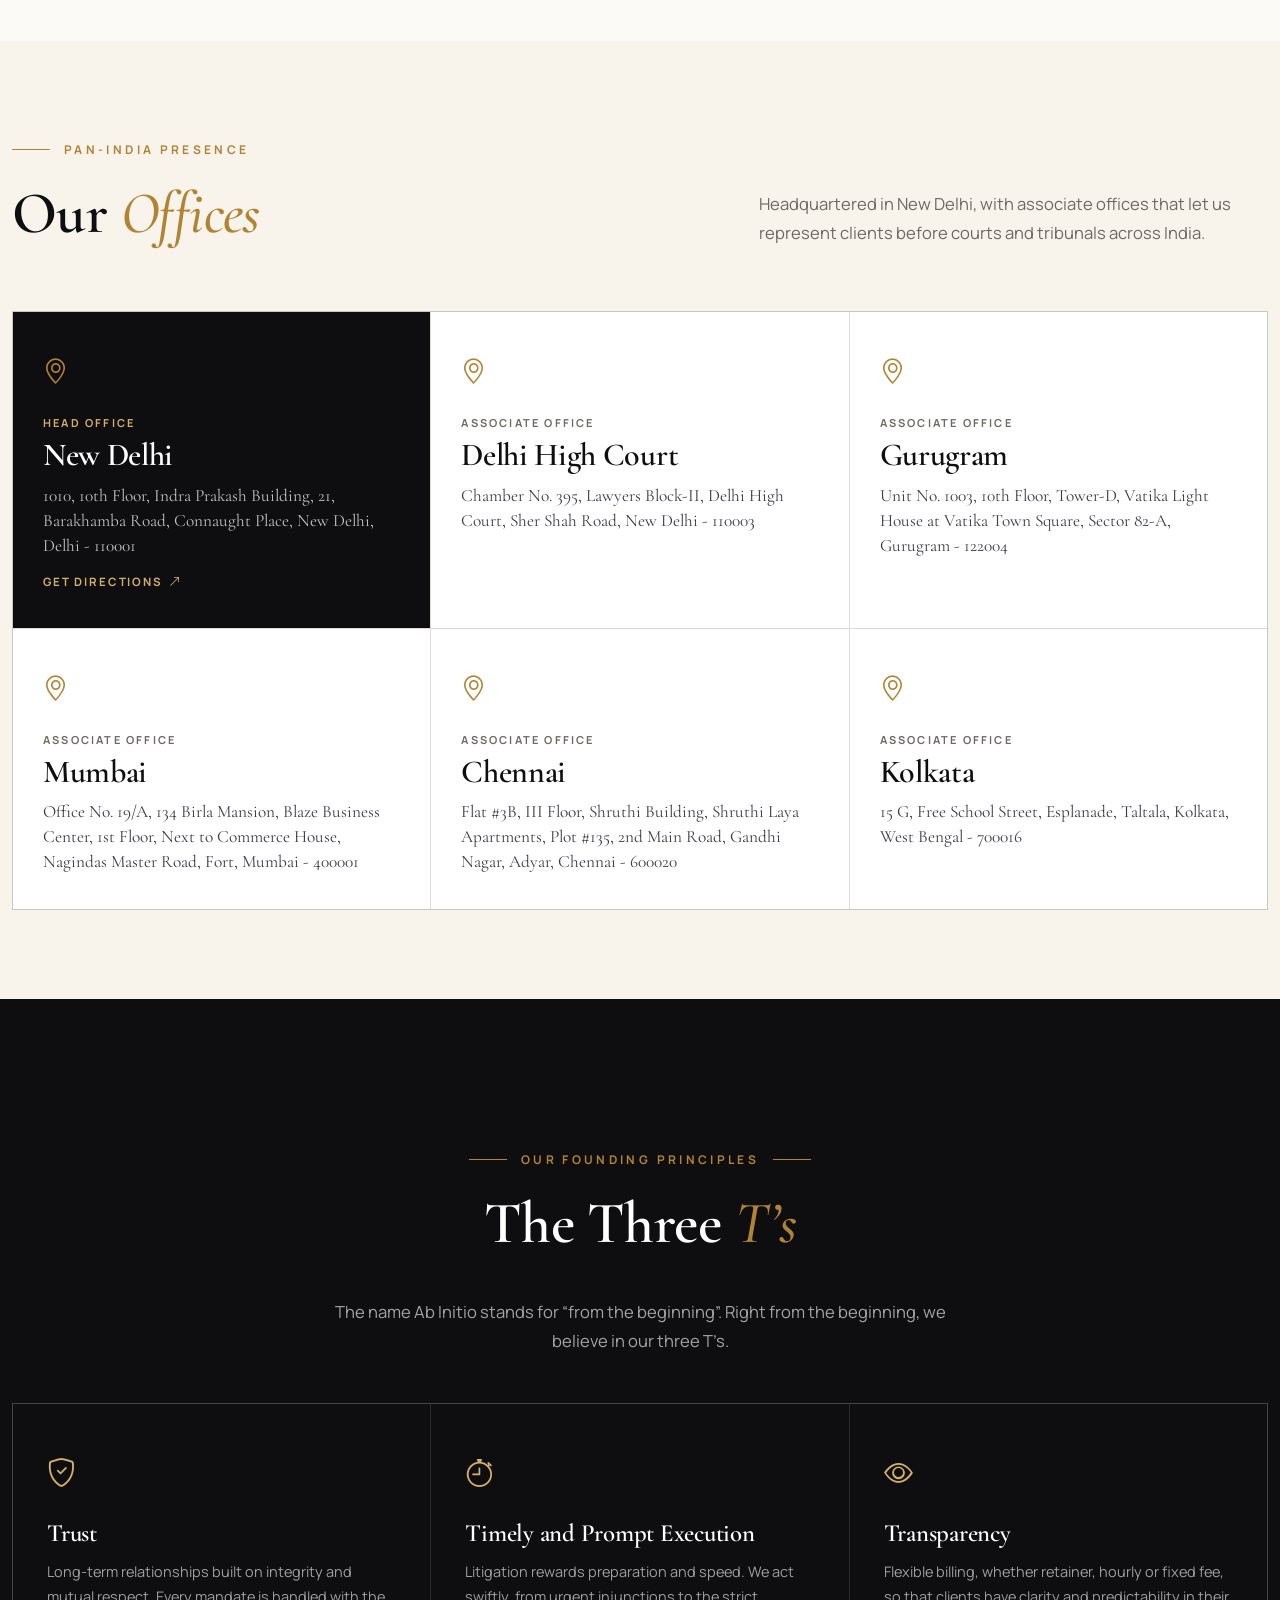
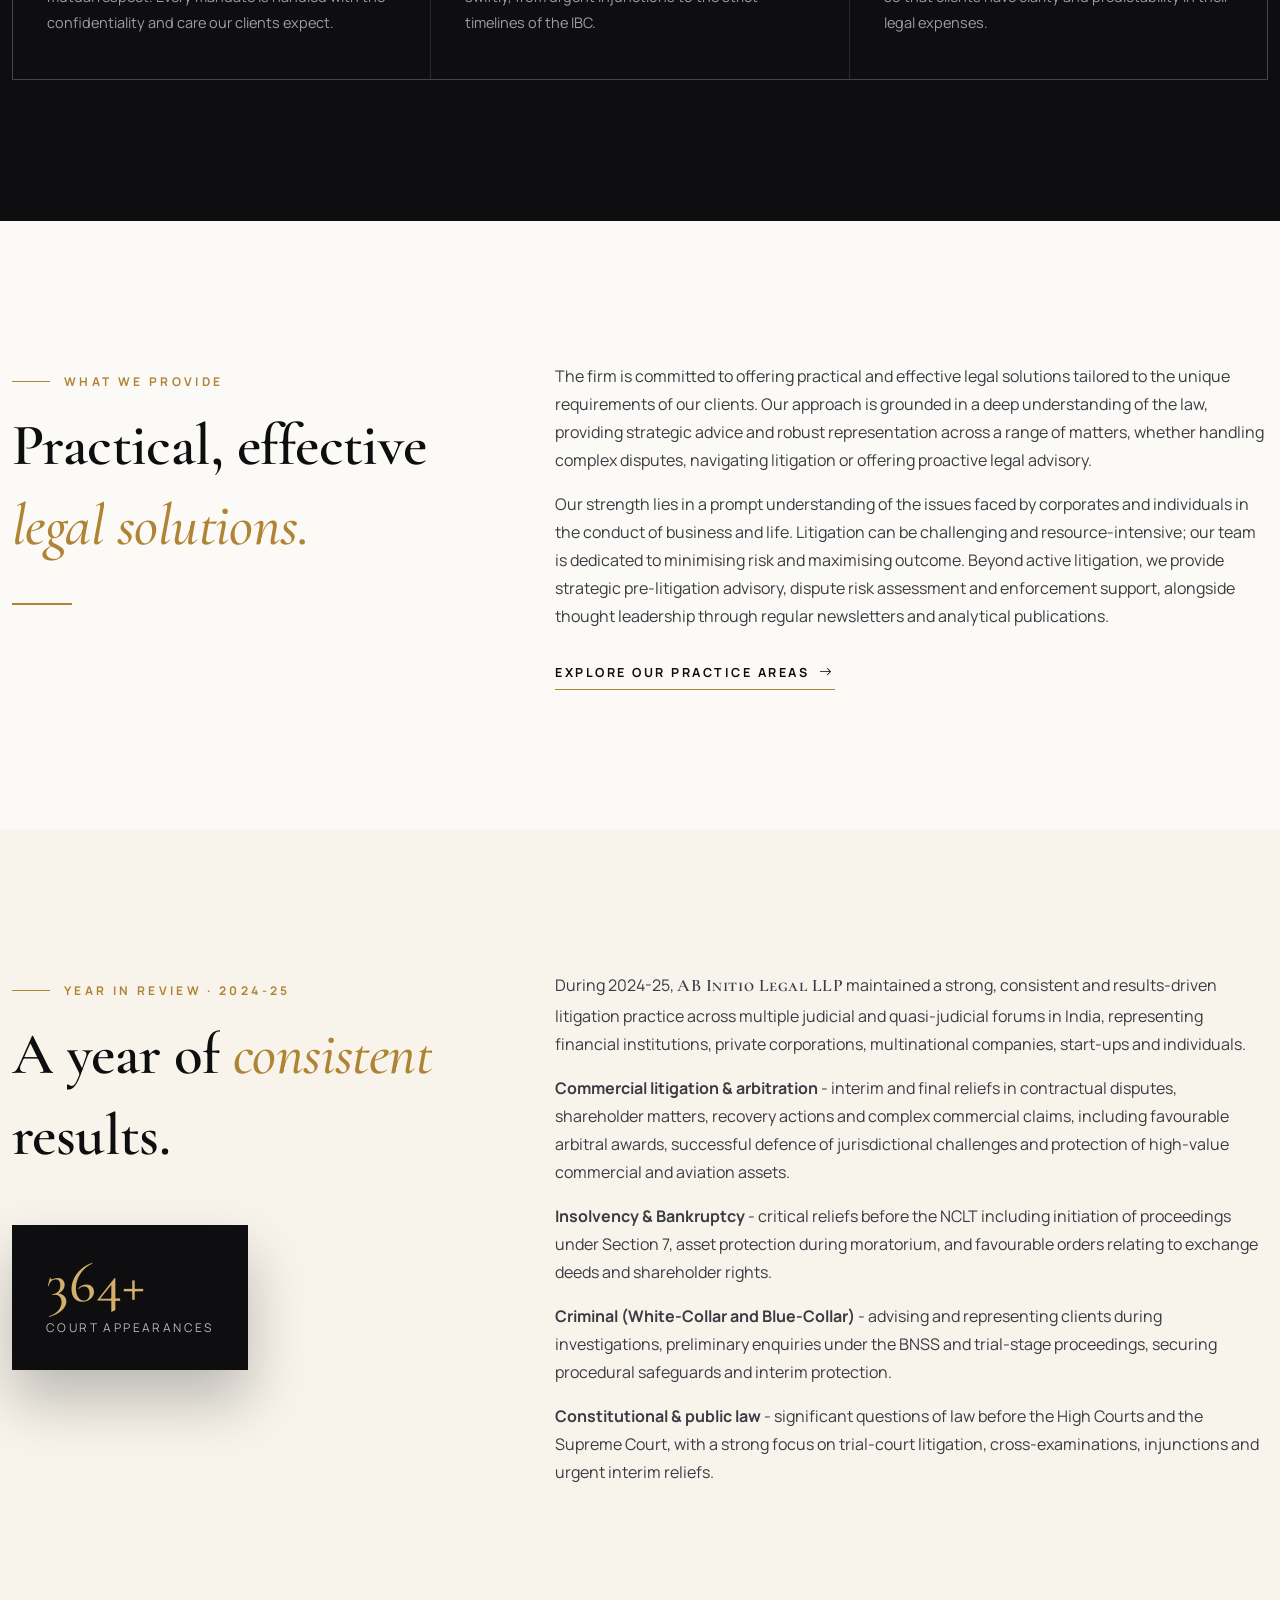
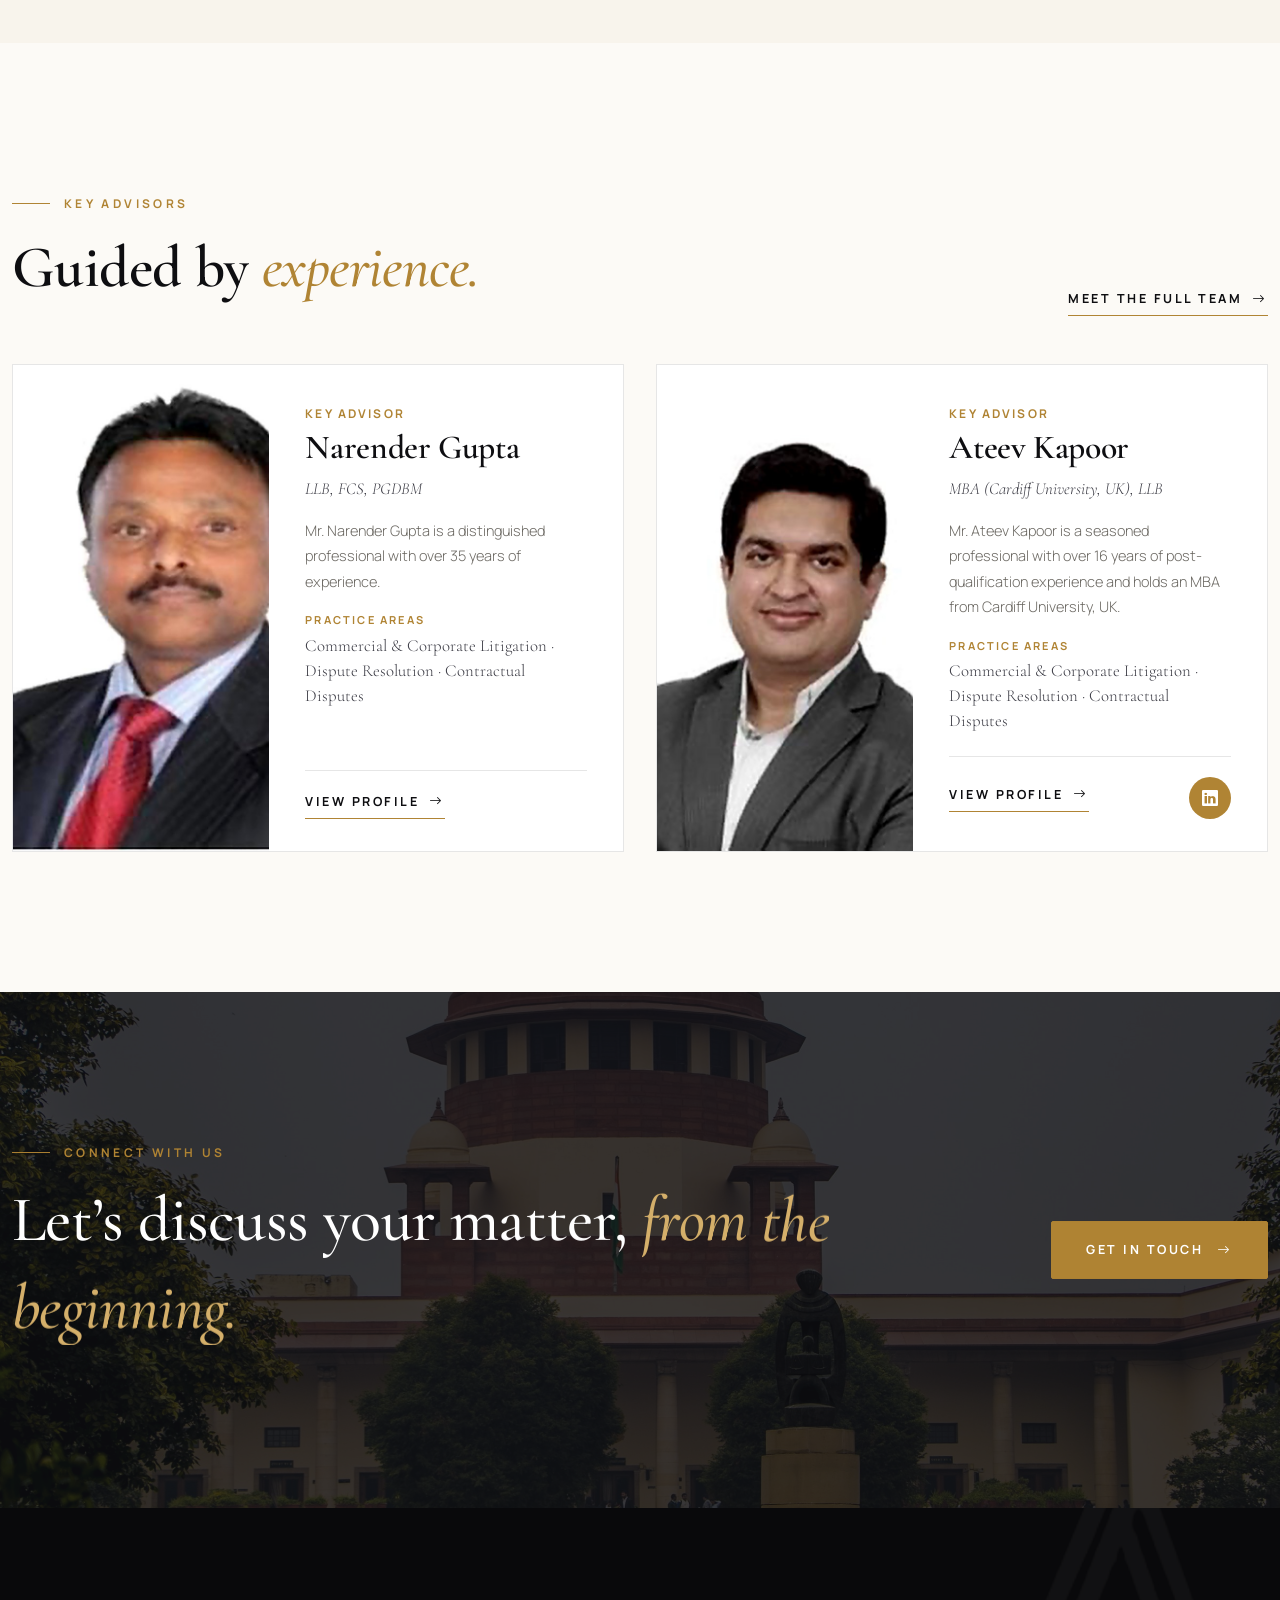
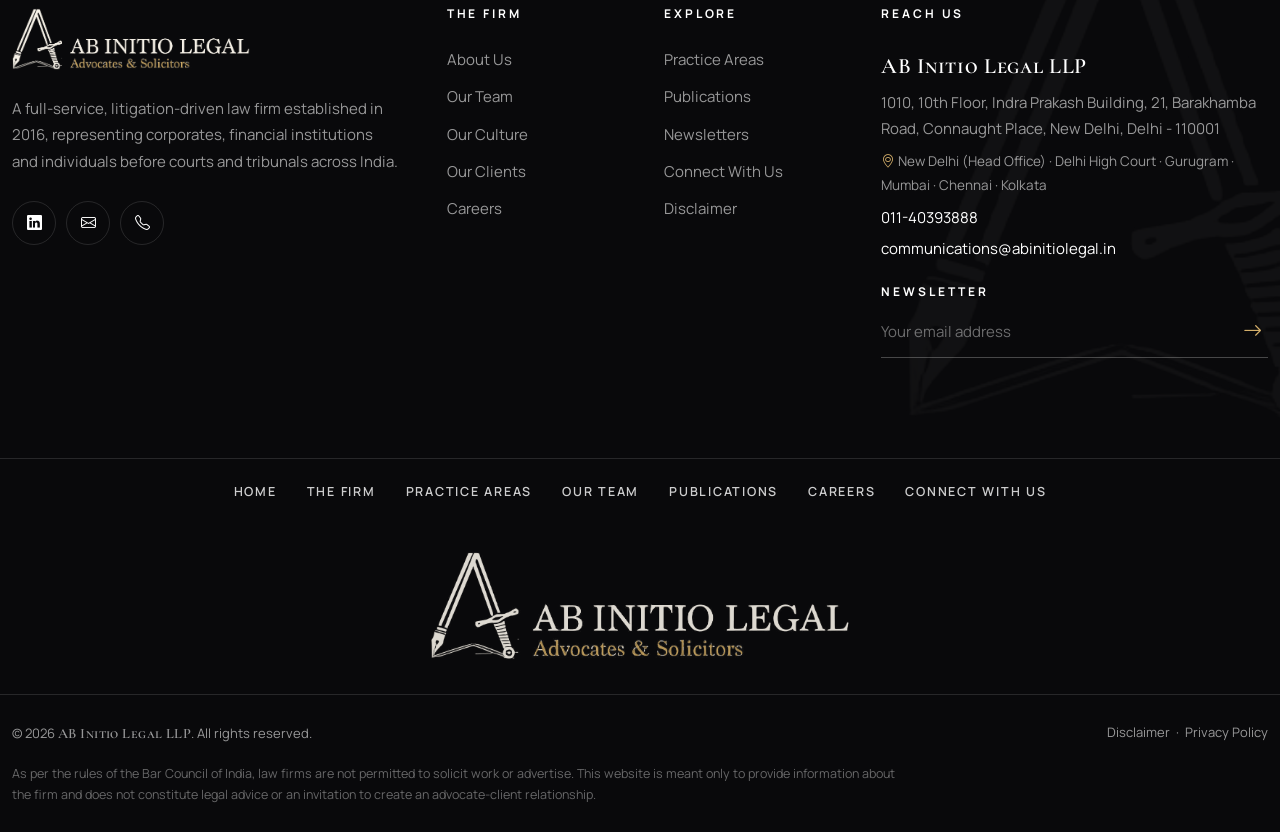
==== commit 05d2acd4: "changes done" ====
--- a/about.html
+++ b/about.html
@@ -88,7 +88,7 @@
             <div class="divider-gold"></div>
           </div>
           <div class="col-lg-7">
-            <p class="lead-text" style="max-width:none" data-reveal>The firm is committed to offering practical and effective legal solutions tailored to the unique requirements of our clients. Our approach is grounded in a deep understanding of the law, providing strategic advice and robust representation across a range of matters, whether handling complex disputes, navigating litigation or offering proactive legal advisory.</p>
+            <p data-reveal>The firm is committed to offering practical and effective legal solutions tailored to the unique requirements of our clients. Our approach is grounded in a deep understanding of the law, providing strategic advice and robust representation across a range of matters, whether handling complex disputes, navigating litigation or offering proactive legal advisory.</p>
             <p data-reveal>Our strength lies in a prompt understanding of the issues faced by corporates and individuals in the conduct of business and life. Litigation can be challenging and resource-intensive; our team is dedicated to minimising risk and maximising outcome. Beyond active litigation, we provide strategic pre-litigation advisory, dispute risk assessment and enforcement support, alongside thought leadership through regular newsletters and analytical publications.</p>
             <a class="link-arrow mt-3" href="practice-areas.html" data-reveal>Explore our practice areas <i class="bi bi-arrow-right"></i></a>
           </div>
@@ -110,7 +110,7 @@
             <p data-reveal>During 2024-25, Ab Initio Legal LLP maintained a strong, consistent and results-driven litigation practice across multiple judicial and quasi-judicial forums in India, representing financial institutions, private corporations, multinational companies, start-ups and individuals.</p>
             <p data-reveal><strong>Commercial litigation &amp; arbitration</strong> - interim and final reliefs in contractual disputes, shareholder matters, recovery actions and complex commercial claims, including favourable arbitral awards, successful defence of jurisdictional challenges and protection of high-value commercial and aviation assets.</p>
             <p data-reveal><strong>Insolvency &amp; Bankruptcy</strong> - critical reliefs before the NCLT including initiation of proceedings under Section 7, asset protection during moratorium, and favourable orders relating to exchange deeds and shareholder rights.</p>
-            <p data-reveal><strong>White-collar &amp; criminal</strong> - advising and representing clients during investigations, preliminary enquiries under the BNSS and trial-stage proceedings, securing procedural safeguards and interim protection.</p>
+            <p data-reveal><strong>Criminal (White-Collar and Blue-Collar)</strong> - advising and representing clients during investigations, preliminary enquiries under the BNSS and trial-stage proceedings, securing procedural safeguards and interim protection.</p>
             <p data-reveal><strong>Constitutional &amp; public law</strong> - significant questions of law before the High Courts and the Supreme Court, with a strong focus on trial-court litigation, cross-examinations, injunctions and urgent interim reliefs.</p>
           </div>
         </div>
--- a/assets/css/style.css
+++ b/assets/css/style.css
@@ -843,3 +843,6 @@
   .hero__content { padding-top: 84px; }
   .hero__title { margin-bottom: 18px; }
 }
+
+/* Home slider: slide selector (01 Supreme Court / 02 Delhi High Court) hidden on client request; autoplay continues */
+.hero__dots { display: none; }
